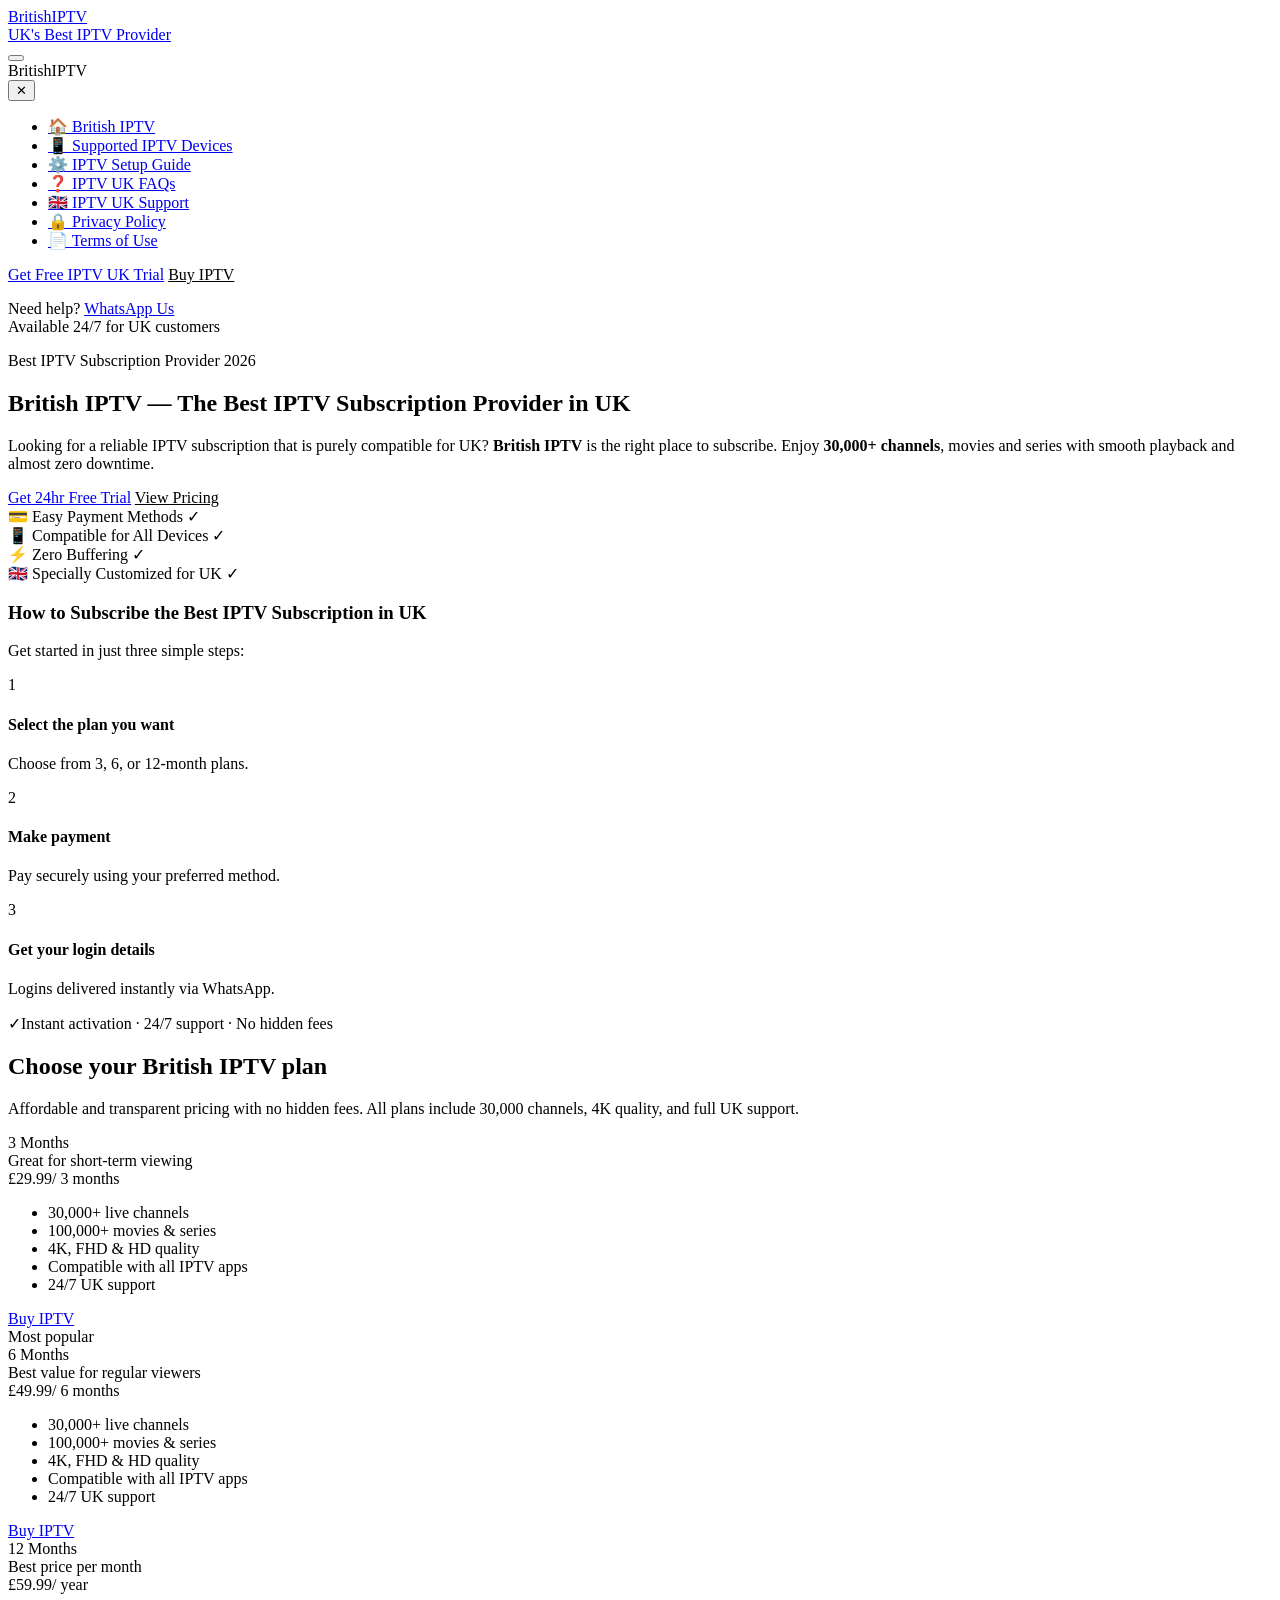
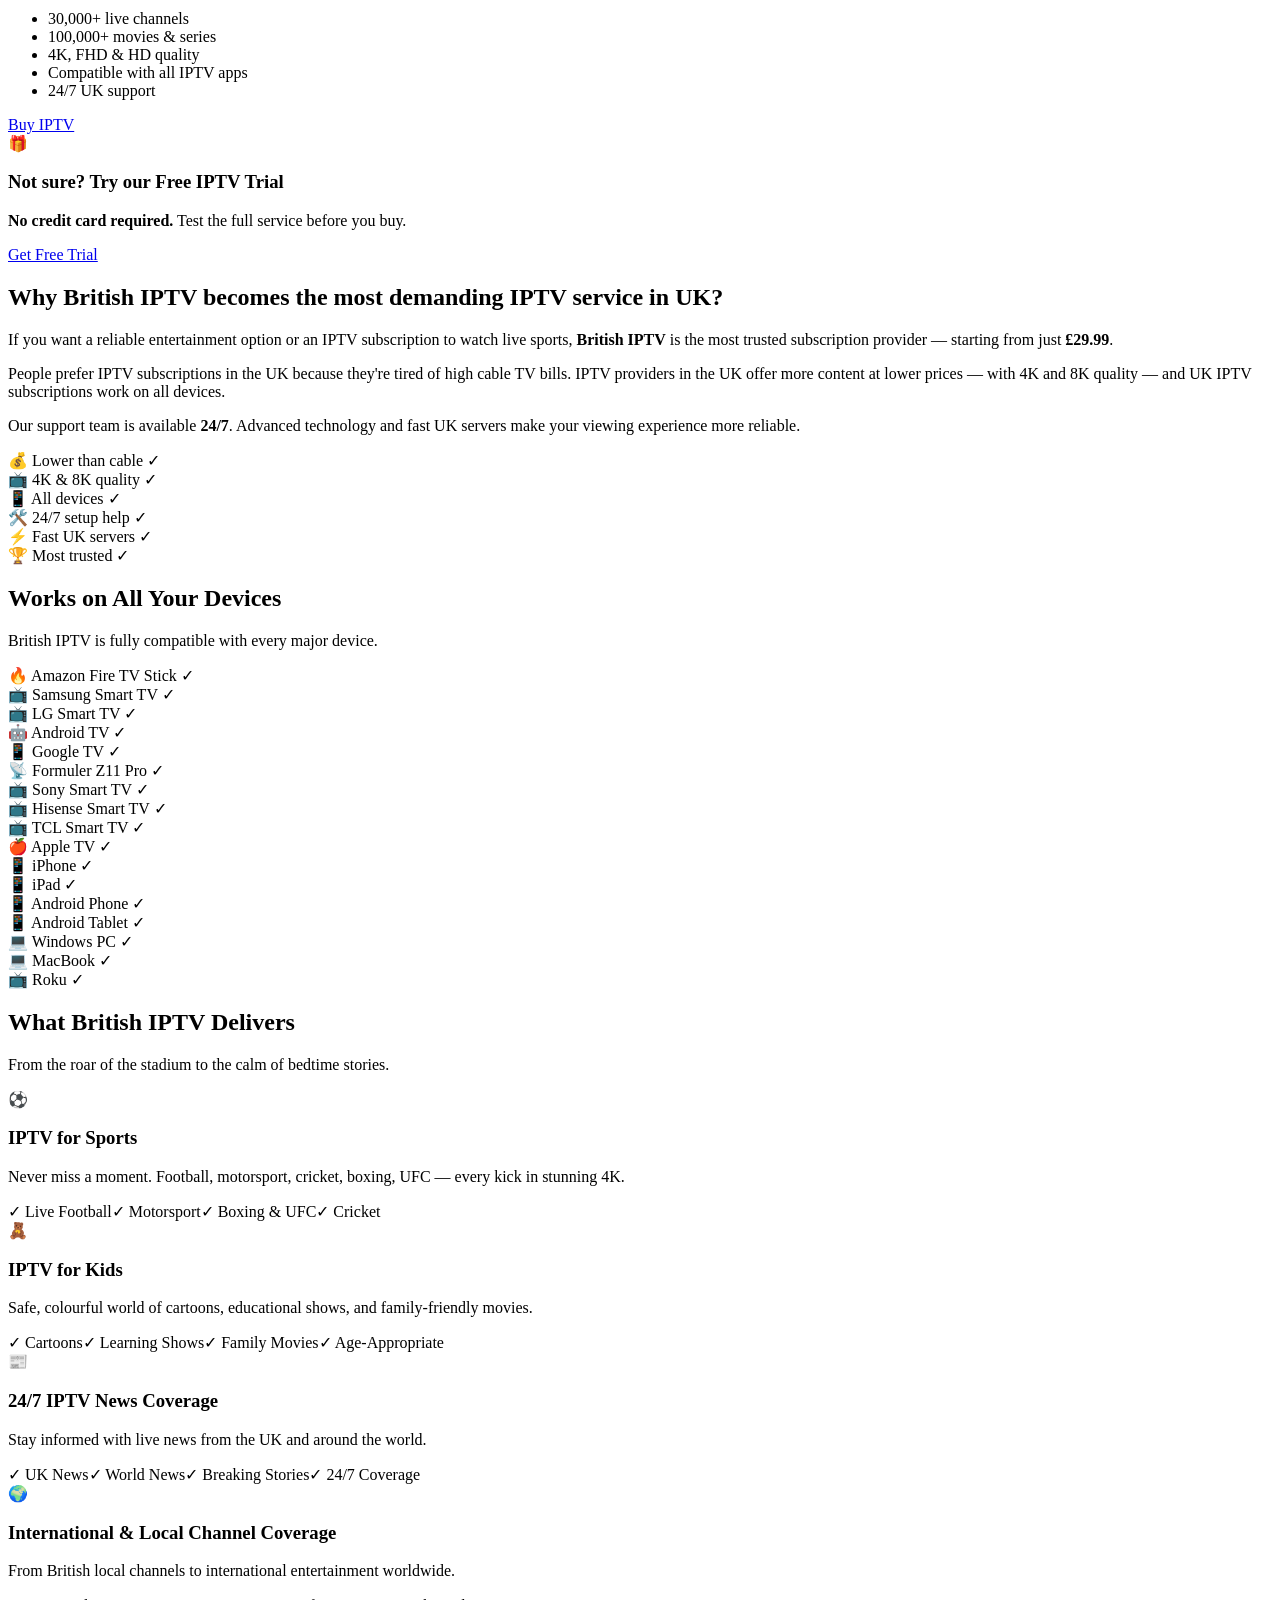
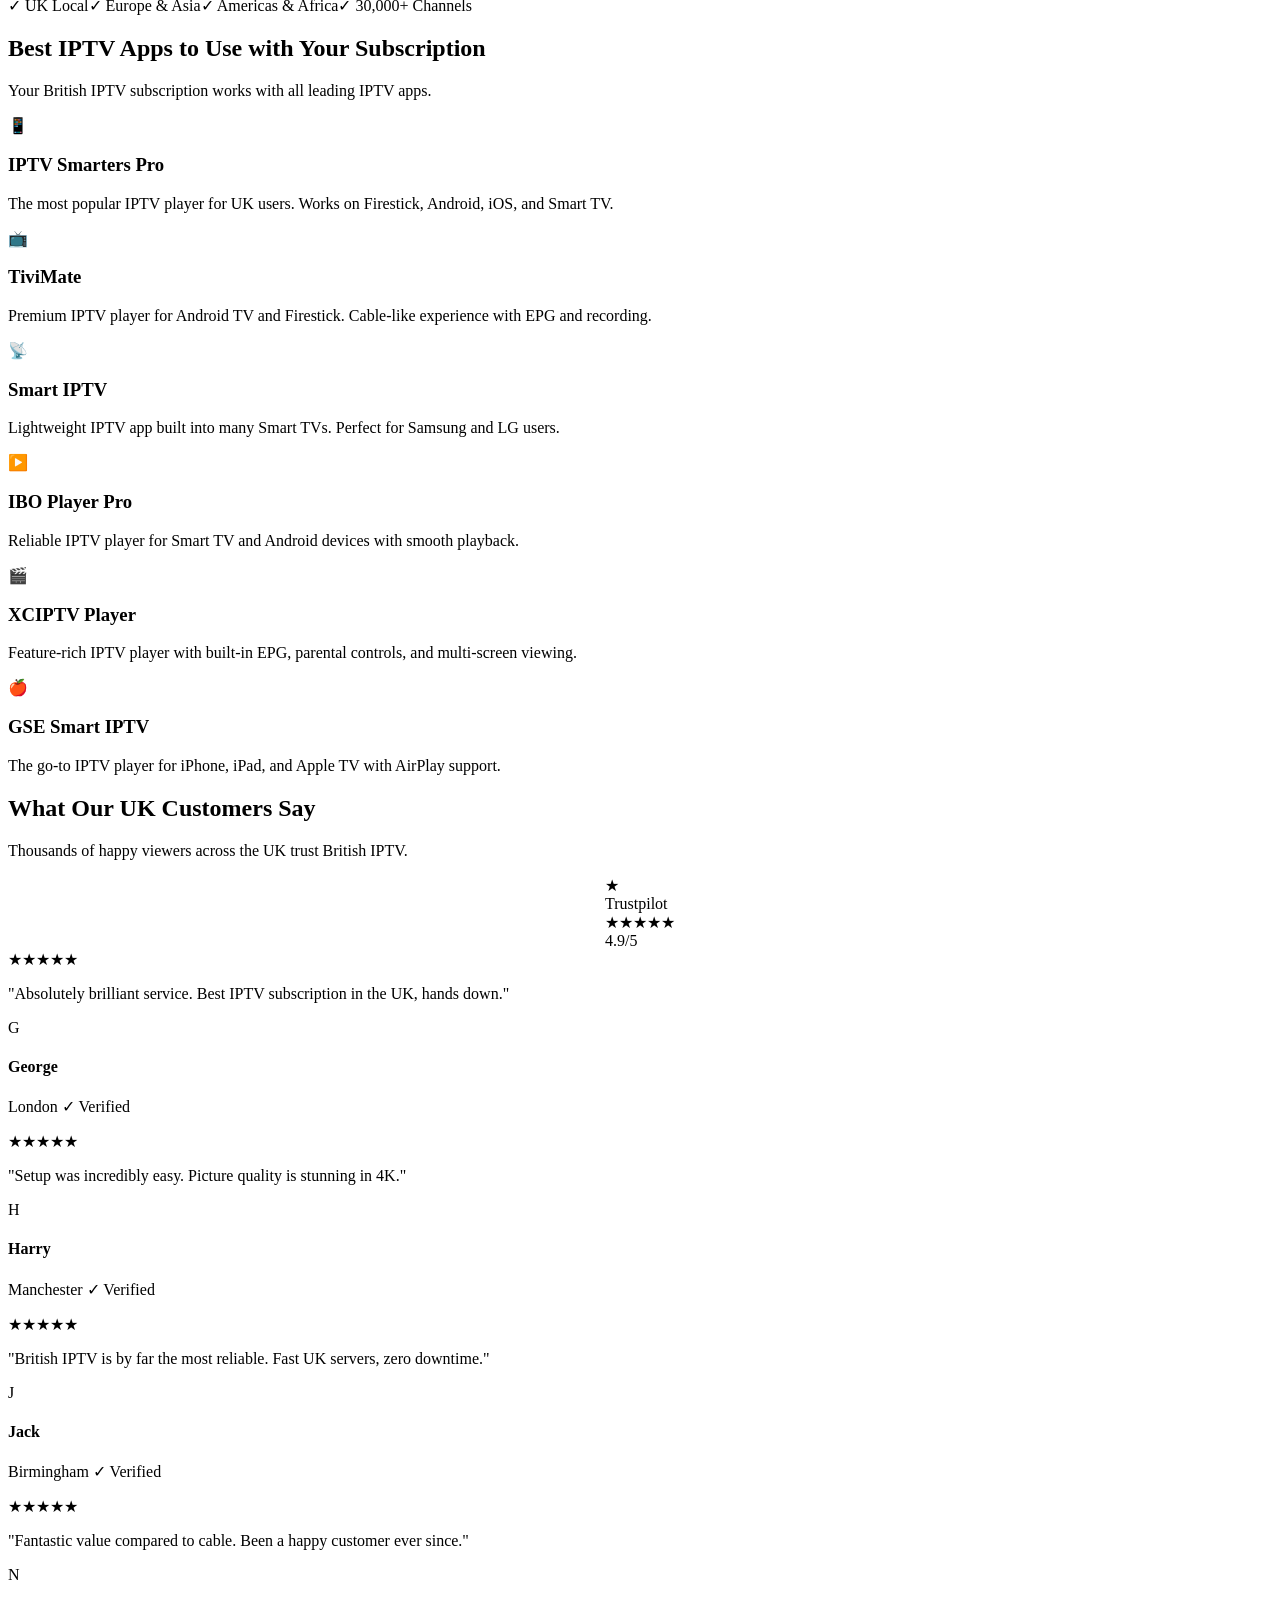
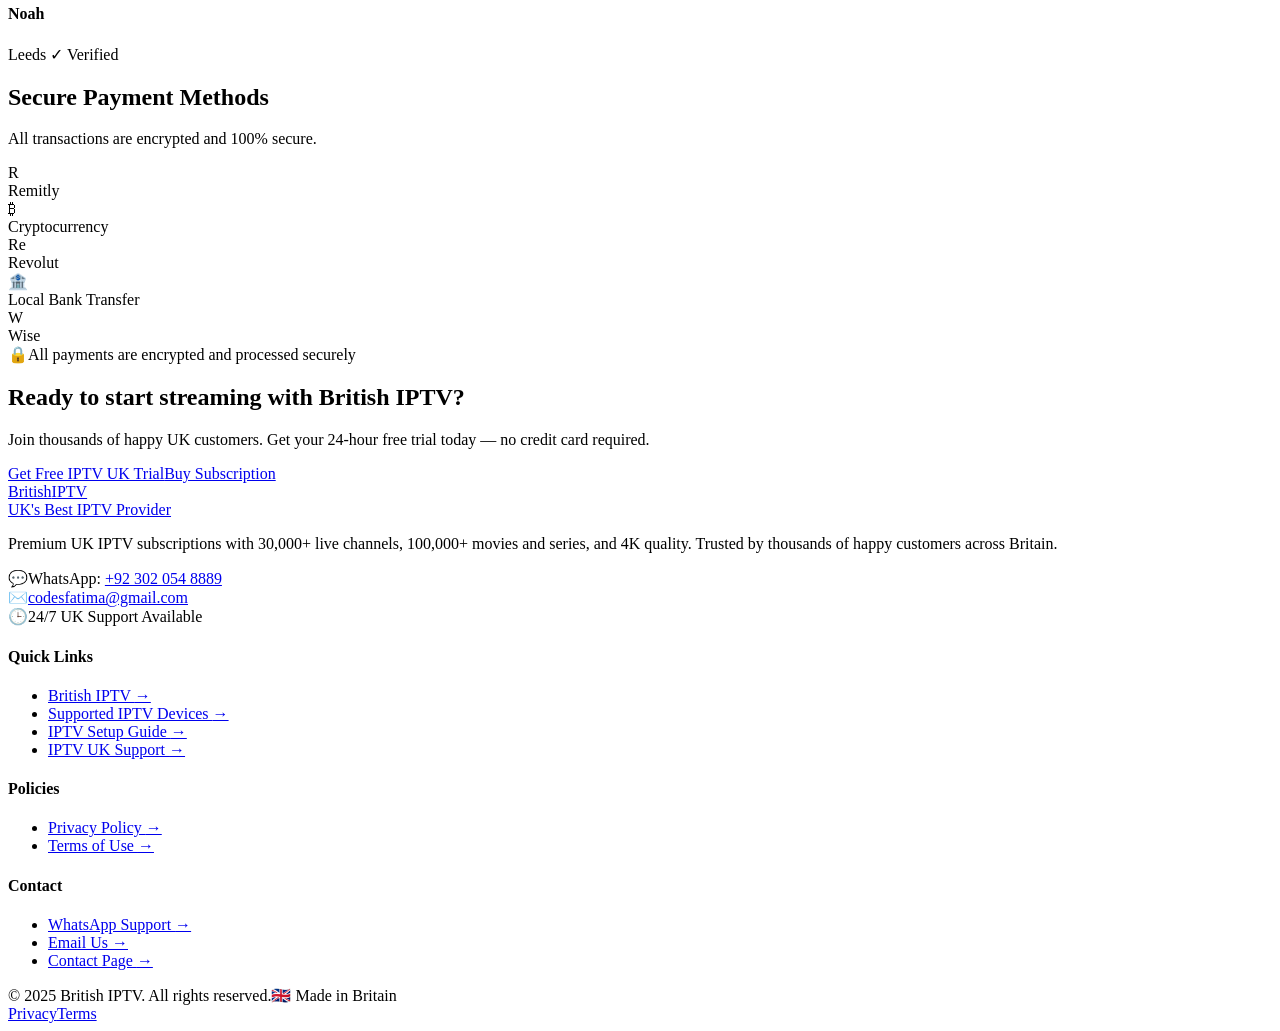
==== index.html @ 760754c6 "Create index.html" ====
<!DOCTYPE html>
<html lang="en-GB">
<head>
  <meta charset="UTF-8">
  <meta name="viewport" content="width=device-width, initial-scale=1.0">
  <title>British IPTV | Best IPTV Subscription Provider UK 2026</title>
  <meta name="description" content="British IPTV - the best IPTV subscription provider in UK for 2026. 30,000+ channels, movies, and series with smooth playback and zero downtime. Compatible with all devices.">
  <link rel="canonical" href="https://britishiptv.co.uk/">
  <link rel="preconnect" href="https://fonts.googleapis.com">
  <link rel="preconnect" href="https://fonts.gstatic.com" crossorigin>
  <link href="https://fonts.googleapis.com/css2?family=Inter:opsz,wght@14..32,400;14..32,500;14..32,600;14..32,700;14..32,800&display=swap" rel="stylesheet">
  <link rel="stylesheet" href="/styles.css">
</head>
<body>
  <header class="site-header">
    <div class="container header-inner">
      <a href="/" class="logo">
        <div class="logo-mark"><div class="uk-flag"><div class="red-diag-1"></div><div class="red-diag-2"></div><div class="white-cross-v"></div><div class="white-cross-h"></div><div class="red-cross-v"></div><div class="red-cross-h"></div></div></div>
        <div><div class="logo-text">British<span>IPTV</span></div><span class="logo-tagline">UK's Best IPTV Provider</span></div>
      </a>
      <button class="menu-toggle" id="menuToggle" aria-label="Open navigation menu"><span></span><span></span><span></span></button>
    </div>
  </header>

  <div class="nav-overlay" id="navOverlay"></div>
  <nav class="slide-nav" id="slideNav">
    <div class="slide-nav-header">
      <div class="slide-nav-logo"><div class="logo-mark"><div class="uk-flag"><div class="red-diag-1"></div><div class="red-diag-2"></div><div class="white-cross-v"></div><div class="white-cross-h"></div><div class="red-cross-v"></div><div class="red-cross-h"></div></div></div><div class="logo-text">British<span>IPTV</span></div></div>
      <button class="slide-nav-close" id="navClose" aria-label="Close">✕</button>
    </div>
    <ul class="slide-nav-links">
      <li><a href="/"><span class="nav-icon">🏠</span> British IPTV</a></li>
      <li><a href="/devices"><span class="nav-icon">📱</span> Supported IPTV Devices</a></li>
      <li><a href="/setup"><span class="nav-icon">⚙️</span> IPTV Setup Guide</a></li>
      <li><a href="/faq"><span class="nav-icon">❓</span> IPTV UK FAQs</a></li>
      <li><a href="/support"><span class="nav-icon">🇬🇧</span> IPTV UK Support</a></li>
      <li><a href="/privacy"><span class="nav-icon">🔒</span> Privacy Policy</a></li>
      <li><a href="/terms"><span class="nav-icon">📄</span> Terms of Use</a></li>
    </ul>
    <div class="slide-nav-footer">
      <a href="https://wa.me/923020548889" class="btn btn-red">Get Free IPTV UK Trial</a>
      <a href="/support" class="btn btn-outline" style="color:var(--white); border-color:rgba(255,255,255,0.3);">Buy IPTV</a>
      <p class="contact-info">Need help? <a href="https://wa.me/923020548889">WhatsApp Us</a><br>Available 24/7 for UK customers</p>
    </div>
  </nav>

  <main>
    <section class="hero">
      <div class="hero-flag-bg"><div class="uk-flag-big"><div class="big-red-1"></div><div class="big-red-2"></div><div class="big-white-v"></div><div class="big-white-h"></div><div class="big-red-v"></div><div class="big-red-h"></div></div></div>
      <div class="container hero-grid">
        <div class="hero-content">
          <div class="hero-trust-label"><span class="active-light"></span> Best IPTV Subscription Provider 2026</div>
          <h1>British IPTV — The <span class="accent-red">Best IPTV Subscription</span> Provider in UK</h1>
          <p>Looking for a reliable IPTV subscription that is purely compatible for UK? <strong>British IPTV</strong> is the right place to subscribe. Enjoy <strong>30,000+ channels</strong>, movies and series with smooth playback and almost zero downtime.</p>
          <div class="hero-actions">
            <a href="https://wa.me/923020548889" class="btn btn-red">Get 24hr Free Trial</a>
            <a href="#pricing" class="btn btn-outline" style="color:var(--white); border-color:rgba(255,255,255,0.4);">View Pricing</a>
          </div>
          <div class="trust-indicators">
            <div class="trust-pill"><span class="pill-icon">💳</span> Easy Payment Methods <span class="pill-check">✓</span></div>
            <div class="trust-pill"><span class="pill-icon">📱</span> Compatible for All Devices <span class="pill-check">✓</span></div>
            <div class="trust-pill"><span class="pill-icon">⚡</span> Zero Buffering <span class="pill-check">✓</span></div>
            <div class="trust-pill"><span class="pill-icon">🇬🇧</span> Specially Customized for UK <span class="pill-check">✓</span></div>
          </div>
        </div>
        <div class="subscribe-card">
          <div class="subscribe-card-header"><h3>How to Subscribe the Best IPTV Subscription in UK</h3><span class="green-dot"></span></div>
          <p>Get started in just three simple steps:</p>
          <div class="subscribe-steps">
            <div class="subscribe-step"><div class="step-number">1</div><div class="step-content"><h4>Select the plan you want</h4><p>Choose from 3, 6, or 12-month plans.</p></div></div>
            <div class="subscribe-step"><div class="step-number">2</div><div class="step-content"><h4>Make payment</h4><p>Pay securely using your preferred method.</p></div></div>
            <div class="subscribe-step"><div class="step-number">3</div><div class="step-content"><h4>Get your login details</h4><p>Logins delivered instantly via WhatsApp.</p></div></div>
          </div>
          <div class="subscribe-card-footer"><span class="check-icon">✓</span><span>Instant activation · 24/7 support · No hidden fees</span></div>
        </div>
      </div>
    </section>

    <section class="pricing" id="pricing">
      <div class="container">
        <h2 class="section-title">Choose your British IPTV plan</h2>
        <p class="section-subtitle">Affordable and transparent pricing with no hidden fees. All plans include 30,000 channels, 4K quality, and full UK support.</p>
        <div class="pricing-grid">
          <div class="pricing-card">
            <div class="pricing-name">3 Months</div><div class="pricing-desc">Great for short-term viewing</div>
            <div class="pricing-price"><span class="amount">£29.99</span><span class="period">/ 3 months</span></div>
            <ul class="pricing-features"><li>30,000+ live channels</li><li>100,000+ movies & series</li><li>4K, FHD & HD quality</li><li>Compatible with all IPTV apps</li><li>24/7 UK support</li></ul>
            <a href="https://wa.me/923020548889" class="btn btn-red">Buy IPTV</a>
          </div>
          <div class="pricing-card featured">
            <div class="pricing-badge">Most popular</div>
            <div class="pricing-name">6 Months</div><div class="pricing-desc">Best value for regular viewers</div>
            <div class="pricing-price"><span class="amount">£49.99</span><span class="period">/ 6 months</span></div>
            <ul class="pricing-features"><li>30,000+ live channels</li><li>100,000+ movies & series</li><li>4K, FHD & HD quality</li><li>Compatible with all IPTV apps</li><li>24/7 UK support</li></ul>
            <a href="https://wa.me/923020548889" class="btn btn-red">Buy IPTV</a>
          </div>
          <div class="pricing-card">
            <div class="pricing-name">12 Months</div><div class="pricing-desc">Best price per month</div>
            <div class="pricing-price"><span class="amount">£59.99</span><span class="period">/ year</span></div>
            <ul class="pricing-features"><li>30,000+ live channels</li><li>100,000+ movies & series</li><li>4K, FHD & HD quality</li><li>Compatible with all IPTV apps</li><li>24/7 UK support</li></ul>
            <a href="https://wa.me/923020548889" class="btn btn-red">Buy IPTV</a>
          </div>
        </div>
        <div class="free-trial-badge">
          <div class="free-trial-content"><div class="free-trial-icon">🎁</div><div class="free-trial-text"><h3>Not sure? Try our Free IPTV Trial</h3><p><strong>No credit card required.</strong> Test the full service before you buy.</p></div></div>
          <a href="https://wa.me/923020548889" class="btn btn-red">Get Free Trial</a>
        </div>
      </div>
    </section>

    <section class="why-british">
      <div class="container">
        <div class="why-british-content">
          <h2 class="section-title">Why British IPTV becomes the <span class="accent-red">most demanding</span> IPTV service in UK?</h2>
          <p>If you want a reliable entertainment option or an IPTV subscription to watch live sports, <strong>British IPTV</strong> is the most trusted subscription provider — starting from just <strong>£29.99</strong>.</p>
          <p>People prefer IPTV subscriptions in the UK because they're tired of high cable TV bills. IPTV providers in the UK offer more content at lower prices — with <span class="highlight-green">4K and 8K quality</span> — and UK IPTV subscriptions work on all devices.</p>
          <p>Our support team is available <strong>24/7</strong>. Advanced technology and fast UK servers make your viewing experience more reliable.</p>
          <div class="why-trust-badges">
            <div class="why-pill"><span class="why-pill-icon">💰</span> Lower than cable <span class="why-pill-check">✓</span></div>
            <div class="why-pill"><span class="why-pill-icon">📺</span> 4K & 8K quality <span class="why-pill-check">✓</span></div>
            <div class="why-pill"><span class="why-pill-icon">📱</span> All devices <span class="why-pill-check">✓</span></div>
            <div class="why-pill"><span class="why-pill-icon">🛠️</span> 24/7 setup help <span class="why-pill-check">✓</span></div>
            <div class="why-pill"><span class="why-pill-icon">⚡</span> Fast UK servers <span class="why-pill-check">✓</span></div>
            <div class="why-pill"><span class="why-pill-icon">🏆</span> Most trusted <span class="why-pill-check">✓</span></div>
          </div>
        </div>
      </div>
    </section>

    <section class="devices">
      <div class="container">
        <div class="devices-header"><h2>Works on <span class="accent-red">All Your Devices</span></h2><p>British IPTV is fully compatible with every major device.</p></div>
        <div class="device-badges">
          <div class="device-badge"><span class="device-icon">🔥</span> Amazon Fire TV Stick <span class="device-check">✓</span></div>
          <div class="device-badge"><span class="device-icon">📺</span> Samsung Smart TV <span class="device-check">✓</span></div>
          <div class="device-badge"><span class="device-icon">📺</span> LG Smart TV <span class="device-check">✓</span></div>
          <div class="device-badge"><span class="device-icon">🤖</span> Android TV <span class="device-check">✓</span></div>
          <div class="device-badge"><span class="device-icon">📱</span> Google TV <span class="device-check">✓</span></div>
          <div class="device-badge"><span class="device-icon">📡</span> Formuler Z11 Pro <span class="device-check">✓</span></div>
          <div class="device-badge"><span class="device-icon">📺</span> Sony Smart TV <span class="device-check">✓</span></div>
          <div class="device-badge"><span class="device-icon">📺</span> Hisense Smart TV <span class="device-check">✓</span></div>
          <div class="device-badge"><span class="device-icon">📺</span> TCL Smart TV <span class="device-check">✓</span></div>
          <div class="device-badge"><span class="device-icon">🍎</span> Apple TV <span class="device-check">✓</span></div>
          <div class="device-badge"><span class="device-icon">📱</span> iPhone <span class="device-check">✓</span></div>
          <div class="device-badge"><span class="device-icon">📱</span> iPad <span class="device-check">✓</span></div>
          <div class="device-badge"><span class="device-icon">📱</span> Android Phone <span class="device-check">✓</span></div>
          <div class="device-badge"><span class="device-icon">📱</span> Android Tablet <span class="device-check">✓</span></div>
          <div class="device-badge"><span class="device-icon">💻</span> Windows PC <span class="device-check">✓</span></div>
          <div class="device-badge"><span class="device-icon">💻</span> MacBook <span class="device-check">✓</span></div>
          <div class="device-badge"><span class="device-icon">📺</span> Roku <span class="device-check">✓</span></div>
        </div>
      </div>
    </section>

    <section class="delivers">
      <div class="container">
        <div class="delivers-header"><h2>What <span class="accent-red">British IPTV</span> Delivers</h2><p>From the roar of the stadium to the calm of bedtime stories.</p></div>
        <div class="delivers-grid">
          <div class="deliver-card"><div class="deliver-icon">⚽</div><h3>IPTV for Sports</h3><p>Never miss a moment. Football, motorsport, cricket, boxing, UFC — every kick in stunning 4K.</p><div class="deliver-tags"><span class="deliver-tag"><span class="tag-check">✓</span> Live Football</span><span class="deliver-tag"><span class="tag-check">✓</span> Motorsport</span><span class="deliver-tag"><span class="tag-check">✓</span> Boxing & UFC</span><span class="deliver-tag"><span class="tag-check">✓</span> Cricket</span></div></div>
          <div class="deliver-card"><div class="deliver-icon">🧸</div><h3>IPTV for Kids</h3><p>Safe, colourful world of cartoons, educational shows, and family-friendly movies.</p><div class="deliver-tags"><span class="deliver-tag"><span class="tag-check">✓</span> Cartoons</span><span class="deliver-tag"><span class="tag-check">✓</span> Learning Shows</span><span class="deliver-tag"><span class="tag-check">✓</span> Family Movies</span><span class="deliver-tag"><span class="tag-check">✓</span> Age-Appropriate</span></div></div>
          <div class="deliver-card"><div class="deliver-icon">📰</div><h3>24/7 IPTV News Coverage</h3><p>Stay informed with live news from the UK and around the world.</p><div class="deliver-tags"><span class="deliver-tag"><span class="tag-check">✓</span> UK News</span><span class="deliver-tag"><span class="tag-check">✓</span> World News</span><span class="deliver-tag"><span class="tag-check">✓</span> Breaking Stories</span><span class="deliver-tag"><span class="tag-check">✓</span> 24/7 Coverage</span></div></div>
          <div class="deliver-card"><div class="deliver-icon">🌍</div><h3>International & Local Channel Coverage</h3><p>From British local channels to international entertainment worldwide.</p><div class="deliver-tags"><span class="deliver-tag"><span class="tag-check">✓</span> UK Local</span><span class="deliver-tag"><span class="tag-check">✓</span> Europe & Asia</span><span class="deliver-tag"><span class="tag-check">✓</span> Americas & Africa</span><span class="deliver-tag"><span class="tag-check">✓</span> 30,000+ Channels</span></div></div>
        </div>
      </div>
    </section>

    <section class="apps">
      <div class="container">
        <div class="apps-header"><h2>Best <span class="accent-red">IPTV Apps</span> to Use with Your Subscription</h2><p>Your British IPTV subscription works with all leading IPTV apps.</p></div>
        <div class="apps-grid">
          <div class="app-card"><div class="app-icon">📱</div><h3>IPTV Smarters Pro</h3><p>The most popular IPTV player for UK users. Works on Firestick, Android, iOS, and Smart TV.</p></div>
          <div class="app-card"><div class="app-icon">📺</div><h3>TiviMate</h3><p>Premium IPTV player for Android TV and Firestick. Cable-like experience with EPG and recording.</p></div>
          <div class="app-card"><div class="app-icon">📡</div><h3>Smart IPTV</h3><p>Lightweight IPTV app built into many Smart TVs. Perfect for Samsung and LG users.</p></div>
          <div class="app-card"><div class="app-icon">▶️</div><h3>IBO Player Pro</h3><p>Reliable IPTV player for Smart TV and Android devices with smooth playback.</p></div>
          <div class="app-card"><div class="app-icon">🎬</div><h3>XCIPTV Player</h3><p>Feature-rich IPTV player with built-in EPG, parental controls, and multi-screen viewing.</p></div>
          <div class="app-card"><div class="app-icon">🍎</div><h3>GSE Smart IPTV</h3><p>The go-to IPTV player for iPhone, iPad, and Apple TV with AirPlay support.</p></div>
        </div>
      </div>
    </section>

    <section class="testimonials">
      <div class="container">
        <div class="testimonials-header"><h2>What Our <span class="accent-red">UK Customers</span> Say</h2><p>Thousands of happy viewers across the UK trust British IPTV.</p></div>
        <div style="display:flex; justify-content:center;">
          <div class="trustpilot-badge-clean">
            <div class="tp-brand"><div class="tp-brand-star">★</div><span class="tp-brand-name">Trustpilot</span></div>
            <div class="tp-divider"></div>
            <div class="tp-rating-group"><div class="tp-stars-small"><span>★</span><span>★</span><span>★</span><span>★</span><span>★</span></div><span class="tp-score-text">4.9<span>/5</span></span></div>
          </div>
        </div>
        <div class="testimonials-grid">
          <div class="testimonial-card"><div class="testimonial-stars"><span>★</span><span>★</span><span>★</span><span>★</span><span>★</span></div><p class="testimonial-text">"Absolutely brilliant service. Best IPTV subscription in the UK, hands down."</p><div class="testimonial-author"><div class="testimonial-avatar george">G</div><div class="testimonial-author-info"><h4>George</h4><p>London <span class="verified-badge">✓ Verified</span></p></div></div></div>
          <div class="testimonial-card"><div class="testimonial-stars"><span>★</span><span>★</span><span>★</span><span>★</span><span>★</span></div><p class="testimonial-text">"Setup was incredibly easy. Picture quality is stunning in 4K."</p><div class="testimonial-author"><div class="testimonial-avatar harry">H</div><div class="testimonial-author-info"><h4>Harry</h4><p>Manchester <span class="verified-badge">✓ Verified</span></p></div></div></div>
          <div class="testimonial-card"><div class="testimonial-stars"><span>★</span><span>★</span><span>★</span><span>★</span><span>★</span></div><p class="testimonial-text">"British IPTV is by far the most reliable. Fast UK servers, zero downtime."</p><div class="testimonial-author"><div class="testimonial-avatar jack">J</div><div class="testimonial-author-info"><h4>Jack</h4><p>Birmingham <span class="verified-badge">✓ Verified</span></p></div></div></div>
          <div class="testimonial-card"><div class="testimonial-stars"><span>★</span><span>★</span><span>★</span><span>★</span><span>★</span></div><p class="testimonial-text">"Fantastic value compared to cable. Been a happy customer ever since."</p><div class="testimonial-author"><div class="testimonial-avatar noah">N</div><div class="testimonial-author-info"><h4>Noah</h4><p>Leeds <span class="verified-badge">✓ Verified</span></p></div></div></div>
        </div>
      </div>
    </section>

    <section class="payment-section">
      <div class="container">
        <div class="payment-header"><h2>Secure <span class="accent-red">Payment Methods</span></h2><p>All transactions are encrypted and 100% secure.</p></div>
        <div class="payment-grid">
          <div class="payment-card"><div class="payment-icon remitly">R</div><span>Remitly</span></div>
          <div class="payment-card"><div class="payment-icon crypto">₿</div><span>Cryptocurrency</span></div>
          <div class="payment-card"><div class="payment-icon revolut">Re</div><span>Revolut</span></div>
          <div class="payment-card"><div class="payment-icon bank">🏦</div><span>Local Bank Transfer</span></div>
          <div class="payment-card"><div class="payment-icon wise">W</div><span>Wise</span></div>
        </div>
        <div class="payment-secure-note"><span class="lock-icon">🔒</span><span>All payments are encrypted and processed securely</span></div>
      </div>
    </section>

    <section class="cta">
      <div class="container">
        <div class="cta-card">
          <h2>Ready to start streaming with British IPTV?</h2>
          <p>Join thousands of happy UK customers. Get your 24-hour free trial today — no credit card required.</p>
          <div class="cta-actions"><a href="https://wa.me/923020548889" class="btn btn-light">Get Free IPTV UK Trial</a><a href="https://wa.me/923020548889" class="btn btn-red">Buy Subscription</a></div>
        </div>
      </div>
    </section>
  </main>

  <footer class="site-footer">
    <div class="container">
      <div class="footer-top">
        <div class="footer-brand-col">
          <a href="/" class="footer-logo"><div class="logo-mark"><div class="uk-flag"><div class="red-diag-1"></div><div class="red-diag-2"></div><div class="white-cross-v"></div><div class="white-cross-h"></div><div class="red-cross-v"></div><div class="red-cross-h"></div></div></div><div><div class="logo-text">British<span>IPTV</span></div><span class="logo-tagline">UK's Best IPTV Provider</span></div></a>
          <p>Premium UK IPTV subscriptions with 30,000+ live channels, 100,000+ movies and series, and 4K quality. Trusted by thousands of happy customers across Britain.</p>
          <div class="footer-contact-row">
            <div class="footer-contact-item"><span class="contact-icon">💬</span><span>WhatsApp: <a href="https://wa.me/923020548889">+92 302 054 8889</a></span></div>
            <div class="footer-contact-item"><span class="contact-icon">✉️</span><span><a href="mailto:codesfatima@gmail.com">codesfatima@gmail.com</a></span></div>
            <div class="footer-contact-item"><span class="contact-icon">🕒</span><span>24/7 UK Support Available</span></div>
          </div>
        </div>
        <div class="footer-col"><h4>Quick Links</h4><ul><li><a href="/">British IPTV <span class="link-arrow">→</span></a></li><li><a href="/devices">Supported IPTV Devices <span class="link-arrow">→</span></a></li><li><a href="/setup">IPTV Setup Guide <span class="link-arrow">→</span></a></li><li><a href="/support">IPTV UK Support <span class="link-arrow">→</span></a></li></ul></div>
        <div class="footer-col"><h4>Policies</h4><ul><li><a href="/privacy">Privacy Policy <span class="link-arrow">→</span></a></li><li><a href="/terms">Terms of Use <span class="link-arrow">→</span></a></li></ul></div>
        <div class="footer-col"><h4>Contact</h4><ul><li><a href="https://wa.me/923020548889">WhatsApp Support <span class="link-arrow">→</span></a></li><li><a href="mailto:codesfatima@gmail.com">Email Us <span class="link-arrow">→</span></a></li><li><a href="/support">Contact Page <span class="link-arrow">→</span></a></li></ul></div>
      </div>
      <div class="footer-bottom">
        <div class="footer-bottom-left"><span>&copy; 2025 British IPTV. All rights reserved.</span><span class="uk-badge">🇬🇧 Made in Britain</span></div>
        <div class="footer-bottom-right"><a href="/privacy">Privacy</a><span class="divider-dot"></span><a href="/terms">Terms</a></div>
      </div>
    </div>
  </footer>

  <script src="/script.js"></script>
</body>
</html>
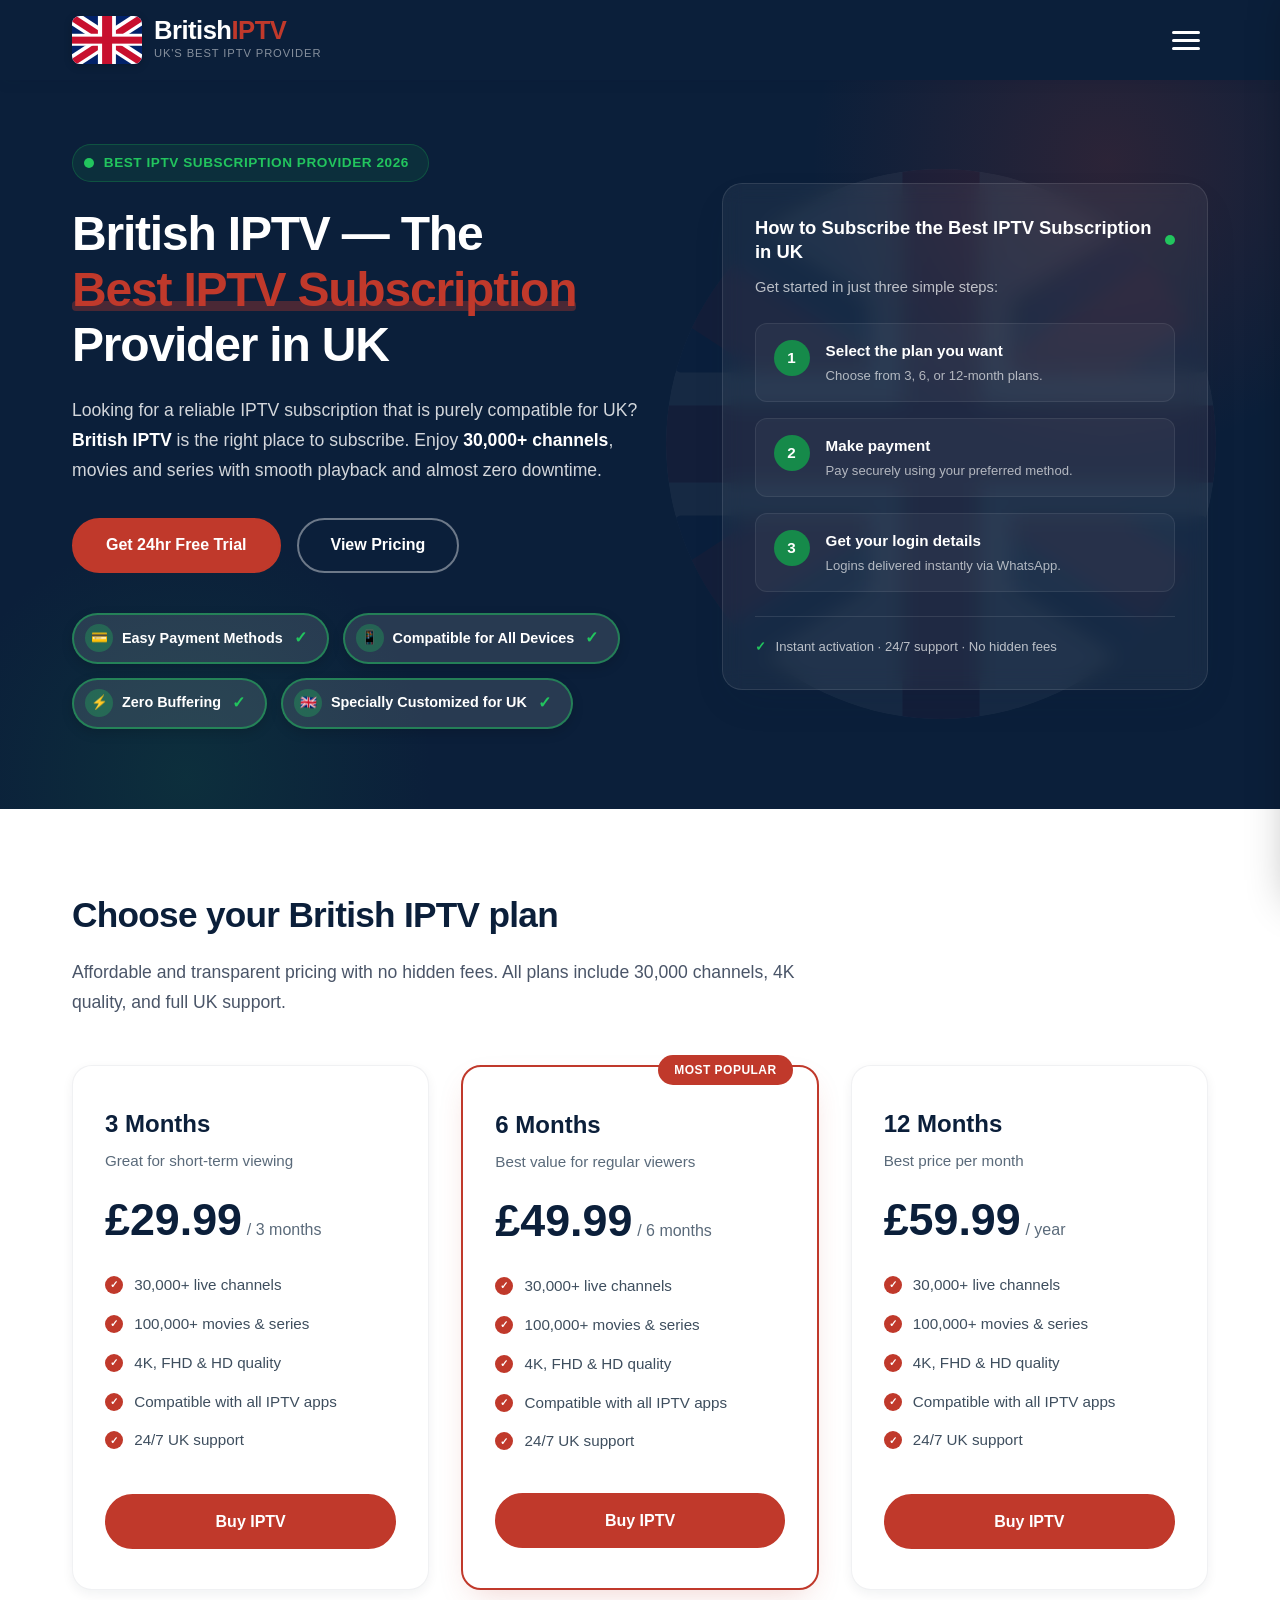
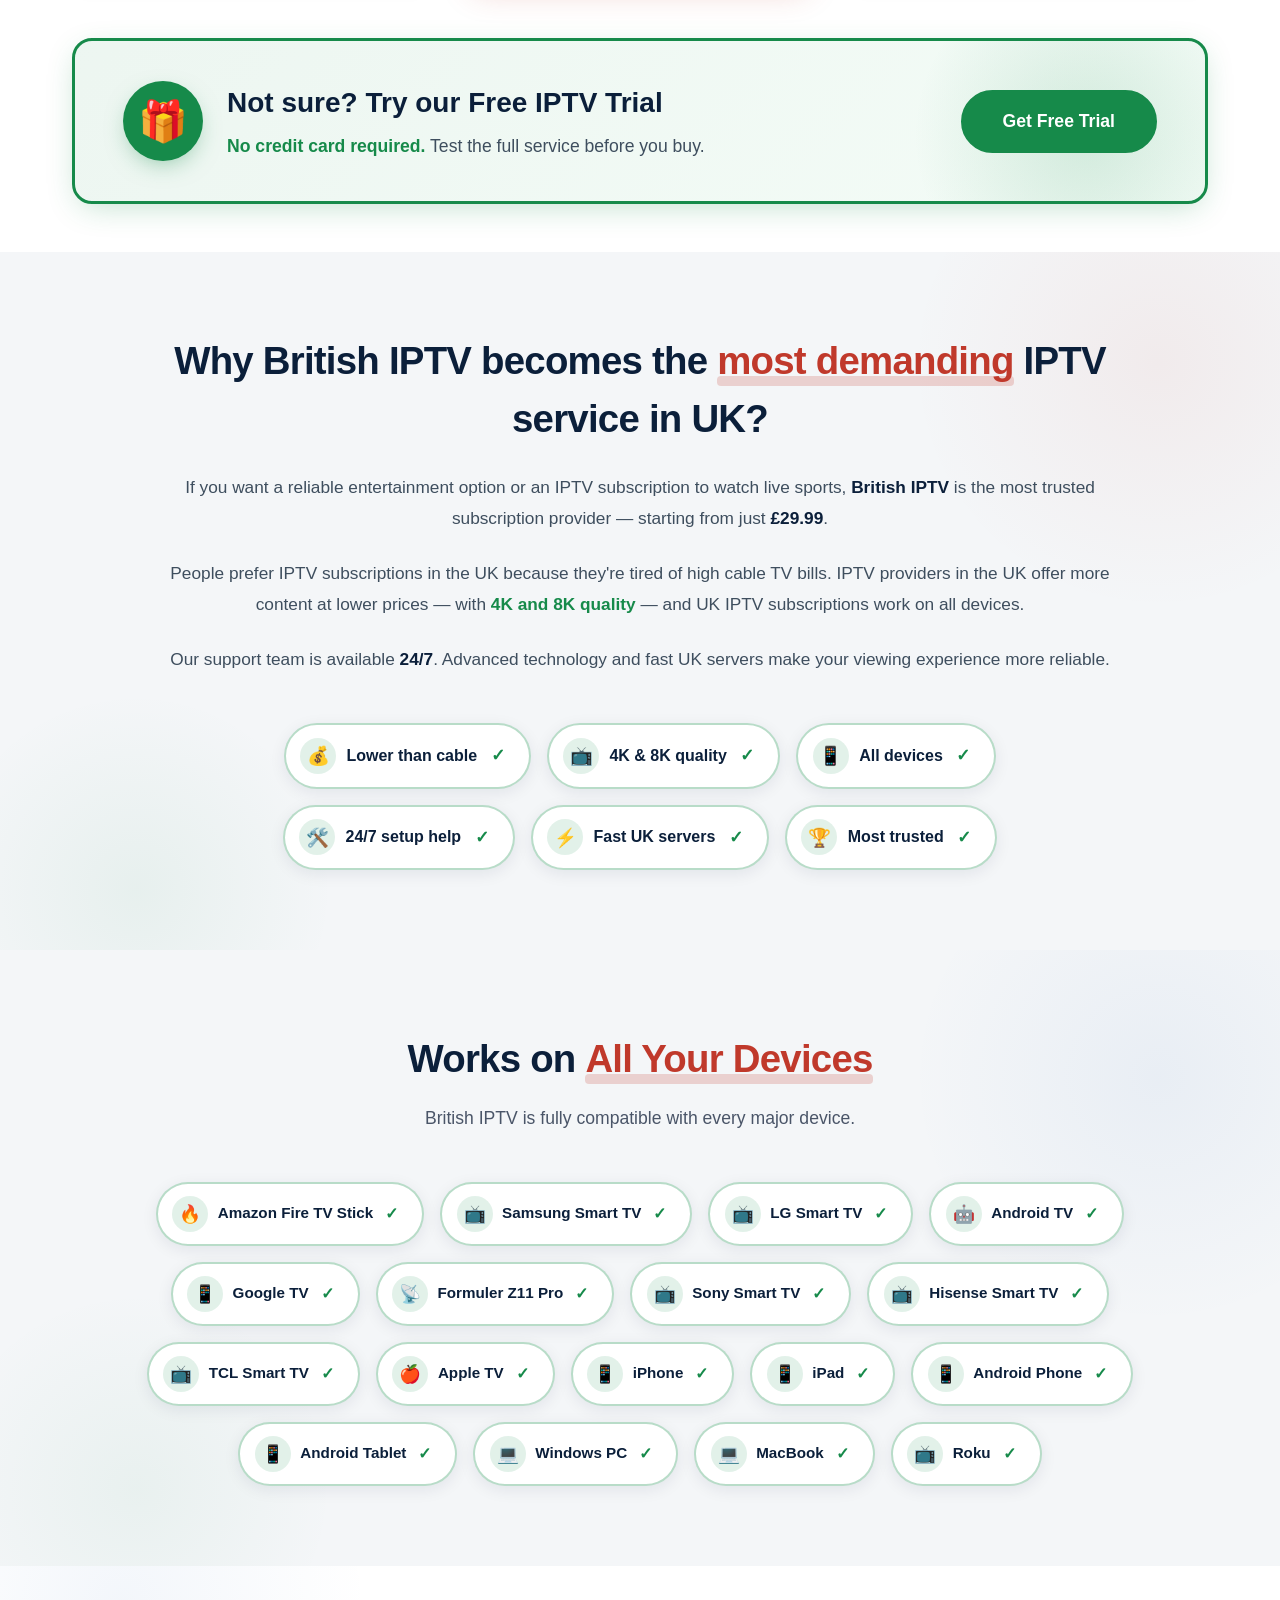
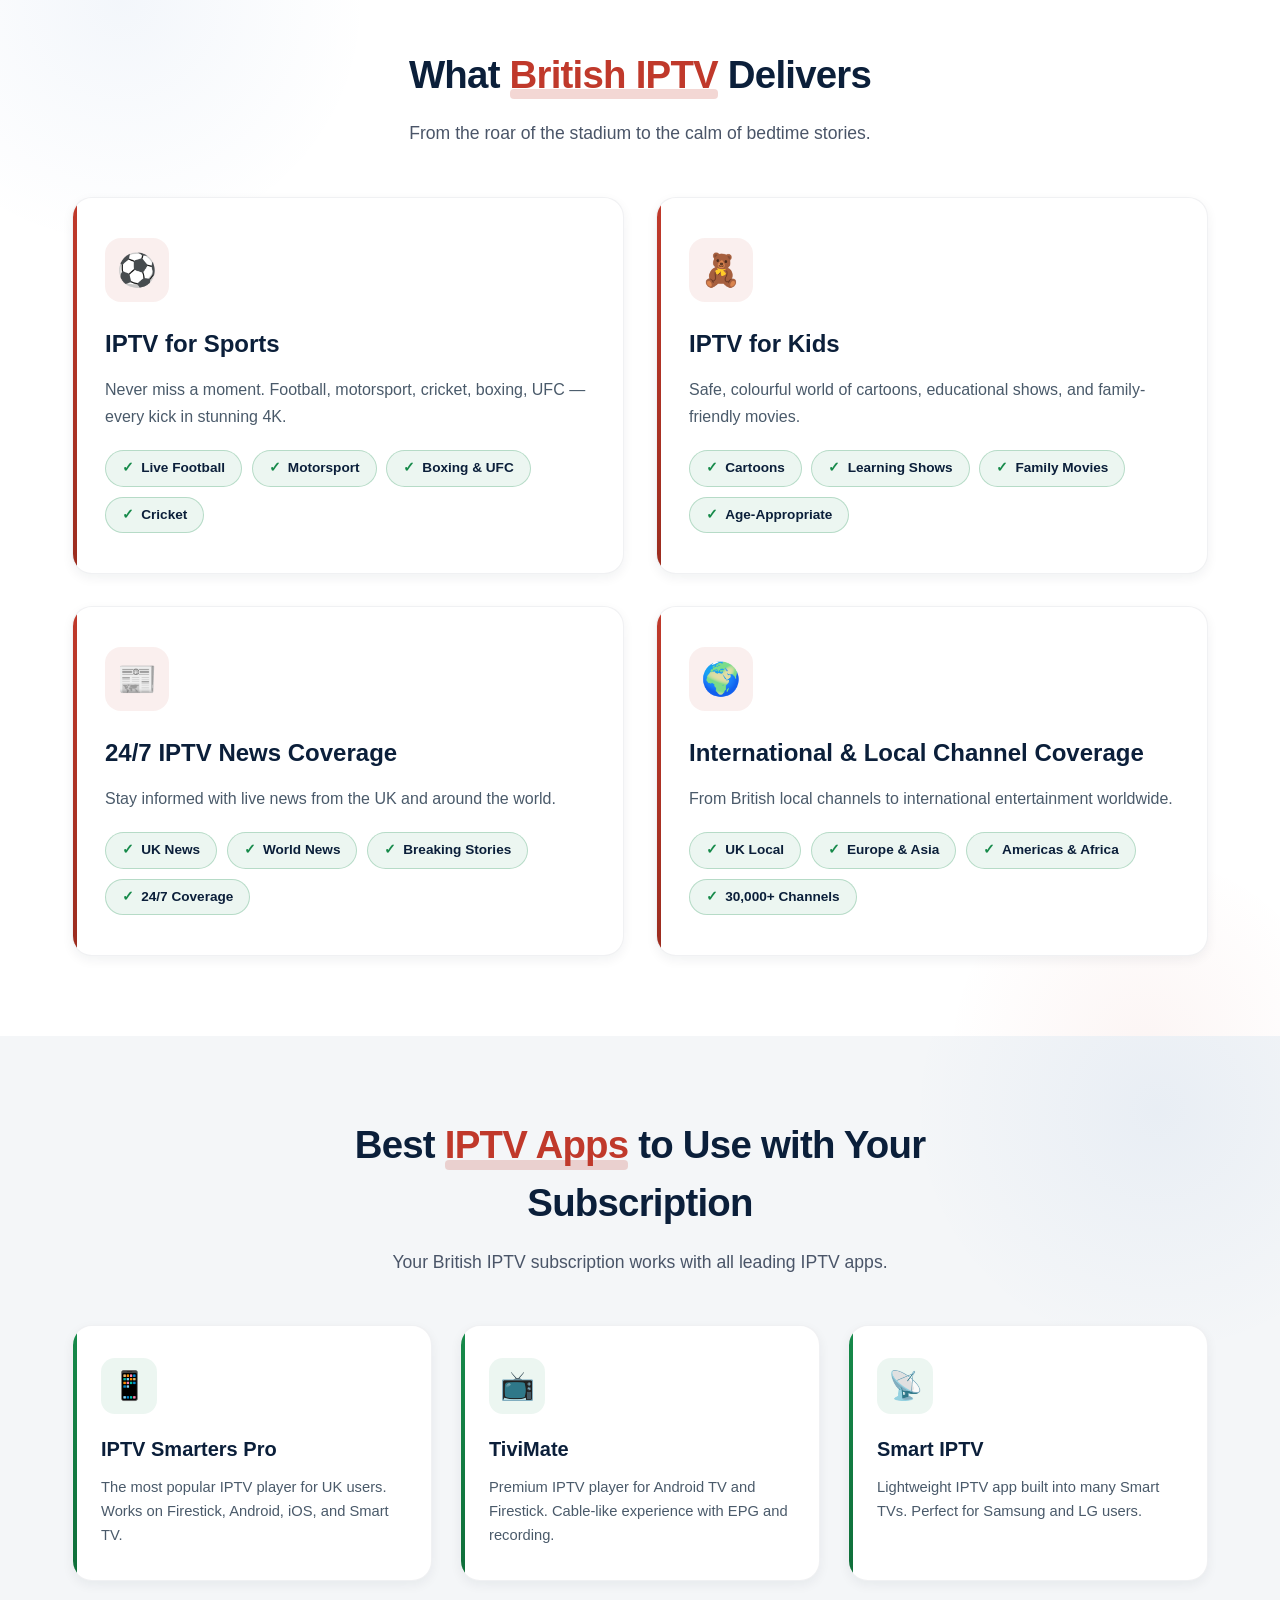
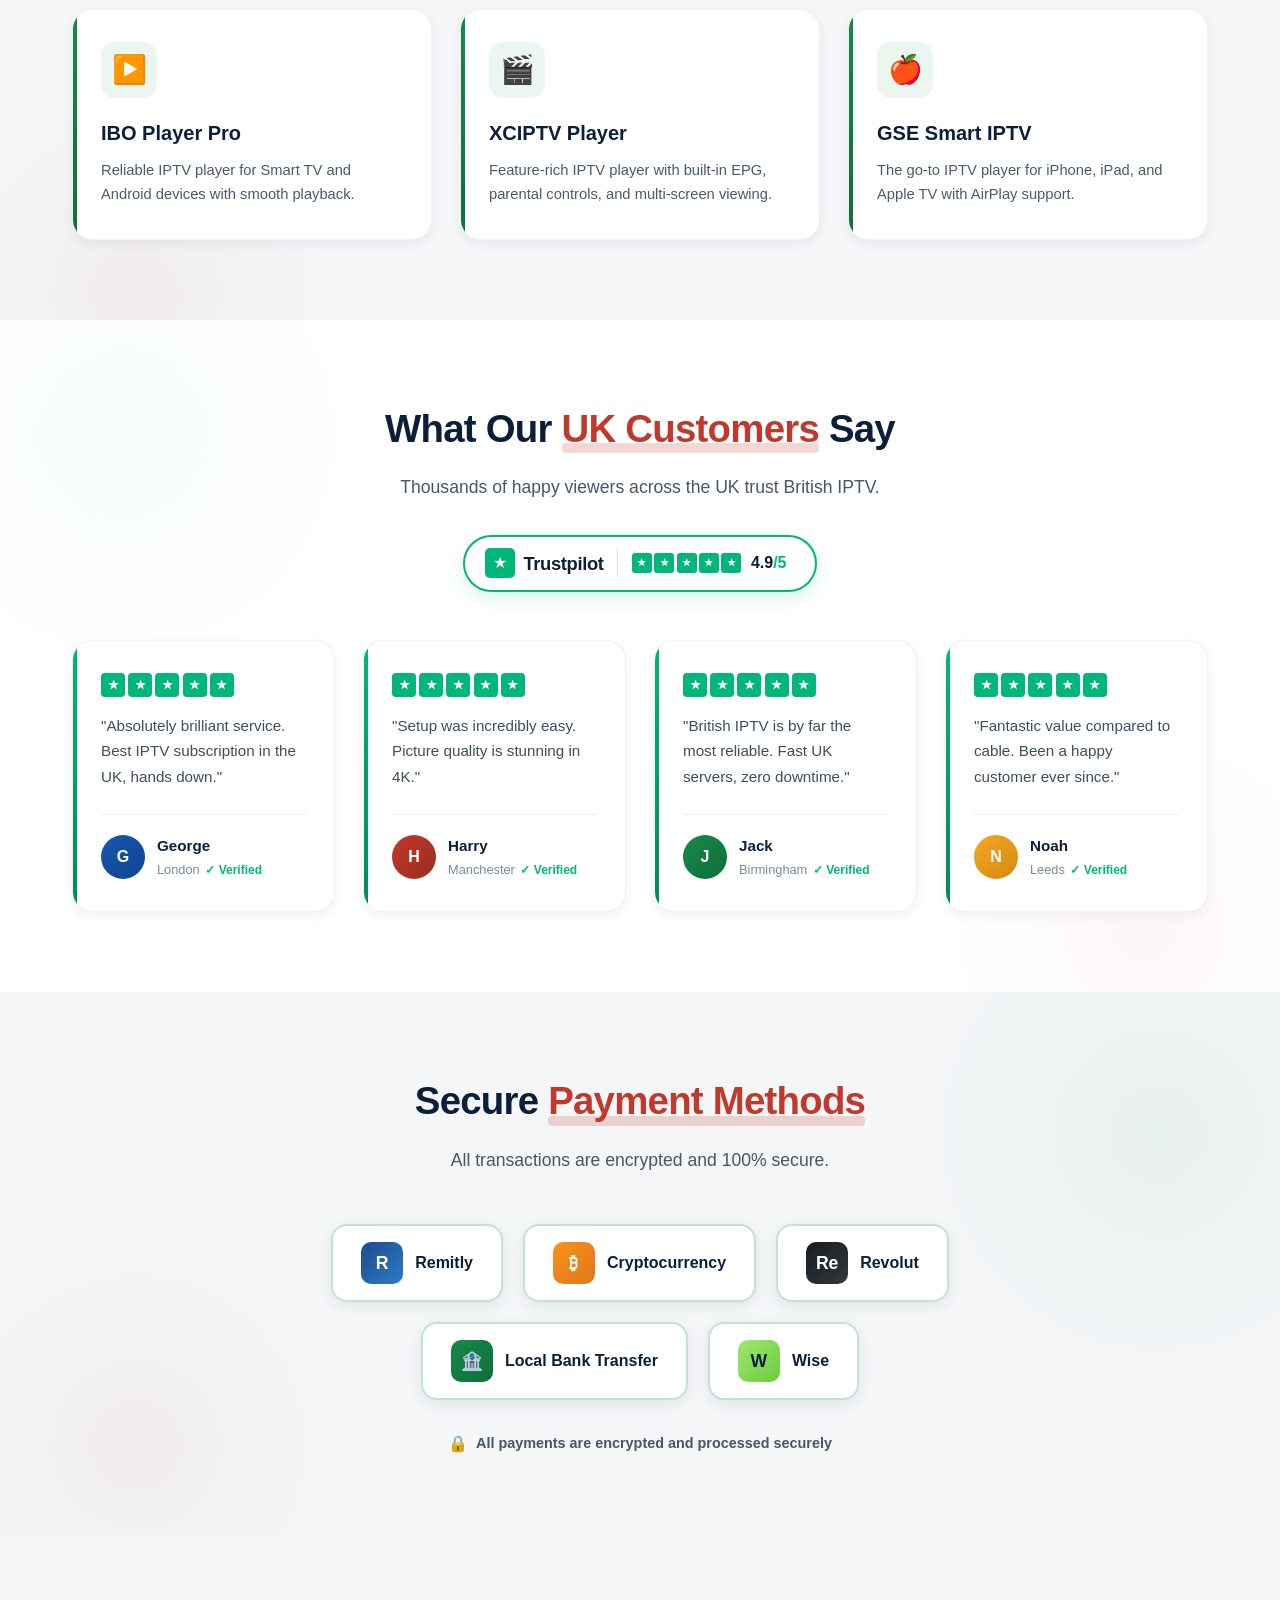
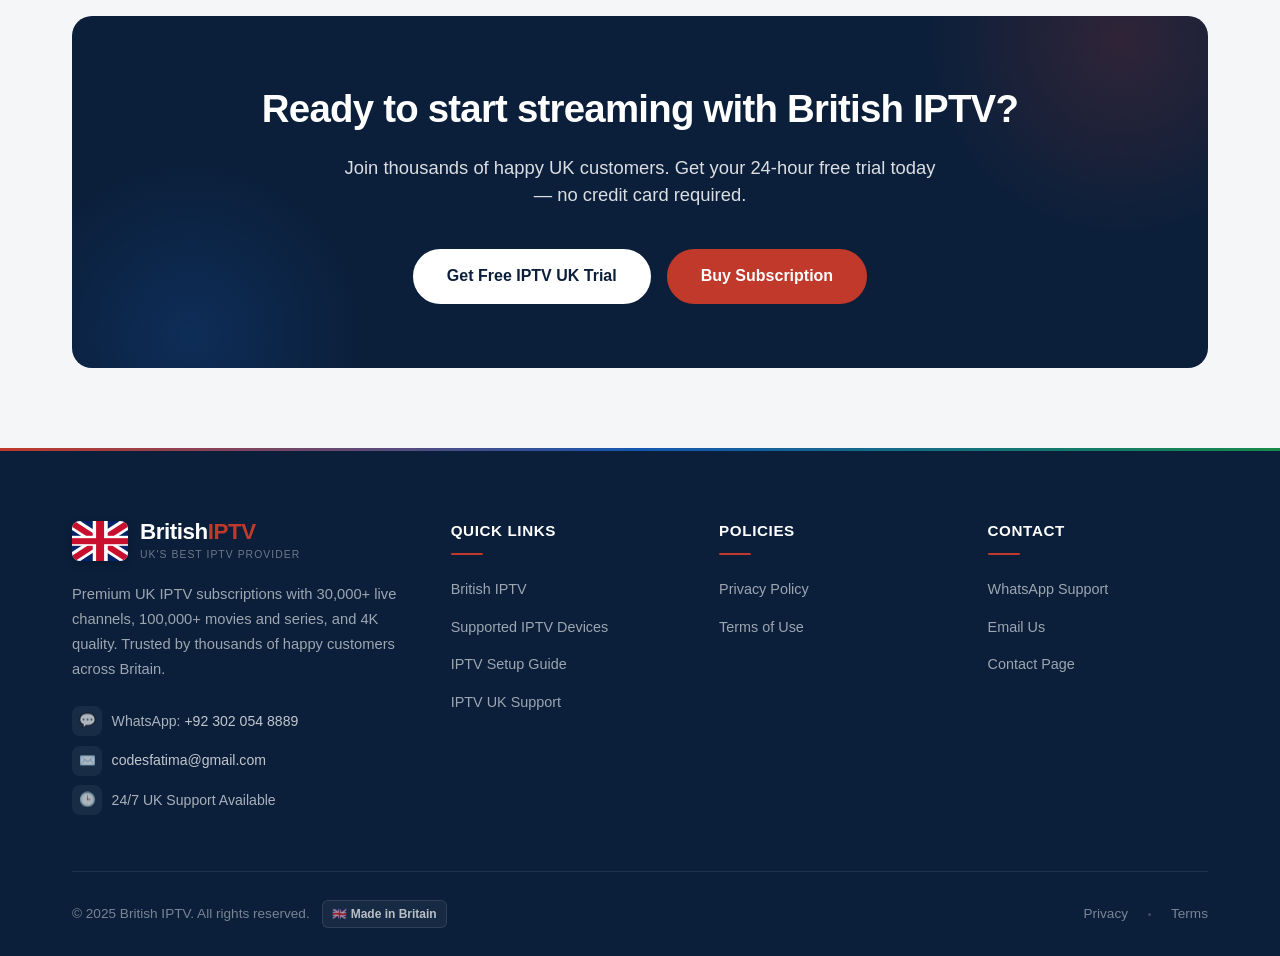
==== commit 26ecef26: "Update index.html" ====
--- a/index.html
+++ b/index.html
@@ -9,12 +9,12 @@
   <link rel="preconnect" href="https://fonts.googleapis.com">
   <link rel="preconnect" href="https://fonts.gstatic.com" crossorigin>
   <link href="https://fonts.googleapis.com/css2?family=Inter:opsz,wght@14..32,400;14..32,500;14..32,600;14..32,700;14..32,800&display=swap" rel="stylesheet">
-  <link rel="stylesheet" href="/styles.css">
+  <link rel="stylesheet" href="styles.css">
 </head>
 <body>
   <header class="site-header">
     <div class="container header-inner">
-      <a href="/" class="logo">
+      <a href="index.html" class="logo">
         <div class="logo-mark"><div class="uk-flag"><div class="red-diag-1"></div><div class="red-diag-2"></div><div class="white-cross-v"></div><div class="white-cross-h"></div><div class="red-cross-v"></div><div class="red-cross-h"></div></div></div>
         <div><div class="logo-text">British<span>IPTV</span></div><span class="logo-tagline">UK's Best IPTV Provider</span></div>
       </a>
@@ -29,17 +29,17 @@
       <button class="slide-nav-close" id="navClose" aria-label="Close">✕</button>
     </div>
     <ul class="slide-nav-links">
-      <li><a href="/"><span class="nav-icon">🏠</span> British IPTV</a></li>
-      <li><a href="/devices"><span class="nav-icon">📱</span> Supported IPTV Devices</a></li>
-      <li><a href="/setup"><span class="nav-icon">⚙️</span> IPTV Setup Guide</a></li>
-      <li><a href="/faq"><span class="nav-icon">❓</span> IPTV UK FAQs</a></li>
-      <li><a href="/support"><span class="nav-icon">🇬🇧</span> IPTV UK Support</a></li>
-      <li><a href="/privacy"><span class="nav-icon">🔒</span> Privacy Policy</a></li>
-      <li><a href="/terms"><span class="nav-icon">📄</span> Terms of Use</a></li>
+      <li><a href="index.html"><span class="nav-icon">🏠</span> British IPTV</a></li>
+      <li><a href="devices.html"><span class="nav-icon">📱</span> Supported IPTV Devices</a></li>
+      <li><a href="setup.html"><span class="nav-icon">⚙️</span> IPTV Setup Guide</a></li>
+      <li><a href="faq.html"><span class="nav-icon">❓</span> IPTV UK FAQs</a></li>
+      <li><a href="contact.html"><span class="nav-icon">🇬🇧</span> IPTV UK Support</a></li>
+      <li><a href="privacy.html"><span class="nav-icon">🔒</span> Privacy Policy</a></li>
+      <li><a href="terms.html"><span class="nav-icon">📄</span> Terms of Use</a></li>
     </ul>
     <div class="slide-nav-footer">
       <a href="https://wa.me/923020548889" class="btn btn-red">Get Free IPTV UK Trial</a>
-      <a href="/support" class="btn btn-outline" style="color:var(--white); border-color:rgba(255,255,255,0.3);">Buy IPTV</a>
+      <a href="contact.html" class="btn btn-outline" style="color:var(--white); border-color:rgba(255,255,255,0.3);">Buy IPTV</a>
       <p class="contact-info">Need help? <a href="https://wa.me/923020548889">WhatsApp Us</a><br>Available 24/7 for UK customers</p>
     </div>
   </nav>
@@ -226,7 +226,7 @@
     <div class="container">
       <div class="footer-top">
         <div class="footer-brand-col">
-          <a href="/" class="footer-logo"><div class="logo-mark"><div class="uk-flag"><div class="red-diag-1"></div><div class="red-diag-2"></div><div class="white-cross-v"></div><div class="white-cross-h"></div><div class="red-cross-v"></div><div class="red-cross-h"></div></div></div><div><div class="logo-text">British<span>IPTV</span></div><span class="logo-tagline">UK's Best IPTV Provider</span></div></a>
+          <a href="index.html" class="footer-logo"><div class="logo-mark"><div class="uk-flag"><div class="red-diag-1"></div><div class="red-diag-2"></div><div class="white-cross-v"></div><div class="white-cross-h"></div><div class="red-cross-v"></div><div class="red-cross-h"></div></div></div><div><div class="logo-text">British<span>IPTV</span></div><span class="logo-tagline">UK's Best IPTV Provider</span></div></a>
           <p>Premium UK IPTV subscriptions with 30,000+ live channels, 100,000+ movies and series, and 4K quality. Trusted by thousands of happy customers across Britain.</p>
           <div class="footer-contact-row">
             <div class="footer-contact-item"><span class="contact-icon">💬</span><span>WhatsApp: <a href="https://wa.me/923020548889">+92 302 054 8889</a></span></div>
@@ -234,17 +234,17 @@
             <div class="footer-contact-item"><span class="contact-icon">🕒</span><span>24/7 UK Support Available</span></div>
           </div>
         </div>
-        <div class="footer-col"><h4>Quick Links</h4><ul><li><a href="/">British IPTV <span class="link-arrow">→</span></a></li><li><a href="/devices">Supported IPTV Devices <span class="link-arrow">→</span></a></li><li><a href="/setup">IPTV Setup Guide <span class="link-arrow">→</span></a></li><li><a href="/support">IPTV UK Support <span class="link-arrow">→</span></a></li></ul></div>
-        <div class="footer-col"><h4>Policies</h4><ul><li><a href="/privacy">Privacy Policy <span class="link-arrow">→</span></a></li><li><a href="/terms">Terms of Use <span class="link-arrow">→</span></a></li></ul></div>
-        <div class="footer-col"><h4>Contact</h4><ul><li><a href="https://wa.me/923020548889">WhatsApp Support <span class="link-arrow">→</span></a></li><li><a href="mailto:codesfatima@gmail.com">Email Us <span class="link-arrow">→</span></a></li><li><a href="/support">Contact Page <span class="link-arrow">→</span></a></li></ul></div>
+        <div class="footer-col"><h4>Quick Links</h4><ul><li><a href="index.html">British IPTV <span class="link-arrow">→</span></a></li><li><a href="devices.html">Supported IPTV Devices <span class="link-arrow">→</span></a></li><li><a href="setup.html">IPTV Setup Guide <span class="link-arrow">→</span></a></li><li><a href="contact.html">IPTV UK Support <span class="link-arrow">→</span></a></li></ul></div>
+        <div class="footer-col"><h4>Policies</h4><ul><li><a href="privacy.html">Privacy Policy <span class="link-arrow">→</span></a></li><li><a href="terms.html">Terms of Use <span class="link-arrow">→</span></a></li></ul></div>
+        <div class="footer-col"><h4>Contact</h4><ul><li><a href="https://wa.me/923020548889">WhatsApp Support <span class="link-arrow">→</span></a></li><li><a href="mailto:codesfatima@gmail.com">Email Us <span class="link-arrow">→</span></a></li><li><a href="contact.html">Contact Page <span class="link-arrow">→</span></a></li></ul></div>
       </div>
       <div class="footer-bottom">
         <div class="footer-bottom-left"><span>&copy; 2025 British IPTV. All rights reserved.</span><span class="uk-badge">🇬🇧 Made in Britain</span></div>
-        <div class="footer-bottom-right"><a href="/privacy">Privacy</a><span class="divider-dot"></span><a href="/terms">Terms</a></div>
+        <div class="footer-bottom-right"><a href="privacy.html">Privacy</a><span class="divider-dot"></span><a href="terms.html">Terms</a></div>
       </div>
     </div>
   </footer>
 
-  <script src="/script.js"></script>
+  <script src="script.js"></script>
 </body>
 </html>
--- a/styles.css
+++ b/styles.css
@@ -0,0 +1,607 @@
+/* ============================================================
+   BRITISH IPTV — MASTER STYLESHEET
+   Used by: index.html, devices.html, setup.html, faq.html,
+            contact.html, privacy.html, terms.html
+   ============================================================ */
+
+/* ----- CSS Reset & Base ----- */
+* { margin: 0; padding: 0; box-sizing: border-box; }
+:root {
+  --navy-blue: #0B1F3A; --navy-light: #13294B; --royal-blue: #1557B0;
+  --red: #C0392B; --red-dark: #9B2C1F; --white: #FFFFFF; --light-grey: #F4F6F8;
+  --dark-charcoal: #17202A; --green: #168A4A; --green-light: #22C55E;
+  --gold: #F5A623; --trustpilot-green: #00B67A; --uk-red: #C8102E; --uk-blue: #012169;
+  --shadow-sm: 0 4px 12px rgba(11,31,58,0.06);
+  --shadow-md: 0 8px 24px rgba(11,31,58,0.08);
+  --shadow-lg: 0 16px 40px -12px rgba(11,31,58,0.15);
+  --radius-md: 12px; --radius-lg: 20px;
+}
+body { font-family: 'Inter', -apple-system, BlinkMacSystemFont, sans-serif; background-color: var(--white); color: var(--dark-charcoal); line-height: 1.5; -webkit-font-smoothing: antialiased; }
+.container { max-width: 1200px; margin: 0 auto; padding: 0 2rem; }
+.section-title { font-size: 2.2rem; font-weight: 700; color: var(--navy-blue); letter-spacing: -0.02em; margin-bottom: 1rem; }
+.section-subtitle { font-size: 1.1rem; font-weight: 400; color: #4a5568; max-width: 780px; margin-bottom: 3rem; line-height: 1.7; }
+.btn { display: inline-block; font-weight: 600; font-size: 1rem; padding: 0.85rem 2rem; border-radius: 40px; text-decoration: none; transition: all 0.2s ease; border: 2px solid transparent; cursor: pointer; }
+.btn-red { background-color: var(--red); color: var(--white); border-color: var(--red); }
+.btn-red:hover { background-color: var(--red-dark); border-color: var(--red-dark); transform: translateY(-2px); box-shadow: 0 12px 20px -8px rgba(192,57,43,0.4); }
+.btn-outline { background-color: transparent; color: var(--navy-blue); border: 2px solid var(--navy-blue); }
+.btn-outline:hover { background-color: var(--navy-blue); color: var(--white); transform: translateY(-2px); }
+.btn-green { background-color: var(--green); color: var(--white); border-color: var(--green); }
+.btn-green:hover { background-color: #0f6e3a; border-color: #0f6e3a; transform: translateY(-2px); box-shadow: 0 12px 20px -8px rgba(22,138,74,0.4); }
+.btn-light { background-color: var(--white); color: var(--navy-blue); border-color: var(--white); }
+.btn-light:hover { background-color: #f0f4fa; border-color: #f0f4fa; transform: translateY(-2px); }
+
+/* UK FLAG LOGO */
+.logo-mark { width: 70px; height: 48px; border-radius: 8px; overflow: hidden; display: flex; align-items: center; justify-content: center; flex-shrink: 0; box-shadow: 0 2px 8px rgba(0,0,0,0.2); position: relative; background-color: var(--uk-blue); }
+.uk-flag { width: 100%; height: 100%; position: relative; background: var(--uk-blue); overflow: hidden; }
+.uk-flag::before { content: ''; position: absolute; top: 50%; left: 50%; width: 160%; height: 30%; background: var(--white); transform: translate(-50%,-50%) rotate(33deg); }
+.uk-flag::after { content: ''; position: absolute; top: 50%; left: 50%; width: 160%; height: 30%; background: var(--white); transform: translate(-50%,-50%) rotate(-33deg); }
+.uk-flag .red-diag-1, .uk-flag .red-diag-2 { position: absolute; top: 50%; left: 50%; width: 160%; height: 14%; background: var(--uk-red); transform: translate(-50%,-50%) rotate(33deg); z-index: 2; }
+.uk-flag .red-diag-2 { transform: translate(-50%,-50%) rotate(-33deg); }
+.uk-flag .white-cross-v, .uk-flag .white-cross-h { position: absolute; background: var(--white); z-index: 3; }
+.uk-flag .white-cross-v { top: 0; left: 50%; width: 26%; height: 100%; transform: translateX(-50%); }
+.uk-flag .white-cross-h { top: 50%; left: 0; width: 100%; height: 26%; transform: translateY(-50%); }
+.uk-flag .red-cross-v, .uk-flag .red-cross-h { position: absolute; background: var(--uk-red); z-index: 4; }
+.uk-flag .red-cross-v { top: 0; left: 50%; width: 14%; height: 100%; transform: translateX(-50%); }
+.uk-flag .red-cross-h { top: 50%; left: 0; width: 100%; height: 14%; transform: translateY(-50%); }
+
+/* HEADER */
+.site-header { background-color: var(--navy-blue); padding: 1rem 0; position: sticky; top: 0; z-index: 1000; box-shadow: var(--shadow-sm); }
+.header-inner { display: flex; align-items: center; justify-content: space-between; }
+.logo { display: flex; align-items: center; gap: 0.75rem; cursor: pointer; text-decoration: none; }
+.logo-text { font-size: 1.6rem; font-weight: 700; color: var(--white); letter-spacing: -0.02em; line-height: 1; }
+.logo-text span { color: var(--red); }
+.logo-tagline { font-size: 0.7rem; color: rgba(255,255,255,0.5); font-weight: 500; letter-spacing: 0.08em; text-transform: uppercase; display: block; margin-top: 2px; }
+.menu-toggle { display: flex; flex-direction: column; gap: 5px; background: none; border: none; cursor: pointer; padding: 0.5rem; z-index: 1100; position: relative; }
+.menu-toggle span { display: block; width: 28px; height: 3px; background-color: var(--white); border-radius: 3px; transition: all 0.3s ease; }
+.menu-toggle.active span:nth-child(1) { transform: translateY(8px) rotate(45deg); }
+.menu-toggle.active span:nth-child(2) { opacity: 0; }
+.menu-toggle.active span:nth-child(3) { transform: translateY(-8px) rotate(-45deg); }
+
+/* SLIDE NAV */
+.nav-overlay { position: fixed; top: 0; left: 0; width: 100%; height: 100%; background-color: rgba(11,31,58,0.6); backdrop-filter: blur(4px); opacity: 0; visibility: hidden; transition: all 0.35s ease; z-index: 1050; }
+.nav-overlay.active { opacity: 1; visibility: visible; }
+.slide-nav { position: fixed; top: 0; right: -420px; width: 400px; max-width: 85vw; height: 100%; background-color: var(--navy-blue); z-index: 1100; transition: right 0.4s cubic-bezier(0.25,0.46,0.45,0.94); display: flex; flex-direction: column; box-shadow: -10px 0 40px rgba(0,0,0,0.3); overflow-y: auto; }
+.slide-nav.active { right: 0; }
+.slide-nav-header { display: flex; align-items: center; justify-content: space-between; padding: 1.5rem 1.75rem; border-bottom: 1px solid rgba(255,255,255,0.08); flex-shrink: 0; }
+.slide-nav-logo { display: flex; align-items: center; gap: 0.75rem; }
+.slide-nav-logo .logo-mark { width: 56px; height: 40px; }
+.slide-nav-logo .logo-text { font-size: 1.35rem; }
+.slide-nav-close { background: none; border: none; color: var(--white); font-size: 1.8rem; cursor: pointer; line-height: 1; padding: 0.25rem; opacity: 0.7; transition: opacity 0.2s; }
+.slide-nav-close:hover { opacity: 1; }
+.slide-nav-links { list-style: none; padding: 1.5rem 0; flex-grow: 1; }
+.slide-nav-links li { border-bottom: 1px solid rgba(255,255,255,0.05); }
+.slide-nav-links a { display: flex; align-items: center; gap: 0.85rem; padding: 1.1rem 1.75rem; color: rgba(255,255,255,0.85); text-decoration: none; font-weight: 500; font-size: 1.05rem; transition: all 0.25s ease; cursor: pointer; }
+.slide-nav-links a:hover { background-color: rgba(192,57,43,0.12); color: var(--white); padding-left: 2.1rem; }
+.slide-nav-links a .nav-icon { width: 36px; height: 36px; background-color: rgba(255,255,255,0.08); border-radius: 10px; display: flex; align-items: center; justify-content: center; font-size: 1.1rem; flex-shrink: 0; transition: all 0.25s ease; }
+.slide-nav-links a:hover .nav-icon { background-color: rgba(192,57,43,0.25); }
+.slide-nav-footer { padding: 1.5rem 1.75rem; border-top: 1px solid rgba(255,255,255,0.08); flex-shrink: 0; }
+.slide-nav-footer .btn { width: 100%; text-align: center; margin-bottom: 0.75rem; }
+.slide-nav-footer .contact-info { font-size: 0.85rem; color: rgba(255,255,255,0.55); text-align: center; line-height: 1.6; }
+.slide-nav-footer .contact-info a { color: var(--green-light); text-decoration: none; font-weight: 600; }
+
+/* PAGE HERO */
+.page-hero { background-color: var(--navy-blue); padding: 4rem 0 4.5rem 0; position: relative; overflow: hidden; color: var(--white); text-align: center; }
+.page-hero::before { content: ''; position: absolute; top: -30%; right: -10%; width: 600px; height: 600px; background: radial-gradient(circle, rgba(192,57,43,0.18) 0%, transparent 70%); border-radius: 50%; pointer-events: none; }
+.page-hero::after { content: ''; position: absolute; bottom: -30%; left: -5%; width: 500px; height: 500px; background: radial-gradient(circle, rgba(22,138,74,0.15) 0%, transparent 70%); border-radius: 50%; pointer-events: none; }
+.page-hero-content { position: relative; z-index: 2; max-width: 780px; margin: 0 auto; }
+.page-hero-tag { display: inline-flex; align-items: center; gap: 0.6rem; background-color: rgba(22,138,74,0.15); border: 1px solid rgba(22,138,74,0.4); color: var(--green-light); font-size: 0.85rem; font-weight: 600; padding: 0.5rem 1.2rem 0.5rem 0.7rem; border-radius: 40px; letter-spacing: 0.04em; text-transform: uppercase; margin-bottom: 1.5rem; }
+.page-hero h1 { font-size: 2.75rem; font-weight: 800; line-height: 1.15; letter-spacing: -0.025em; margin-bottom: 1.25rem; }
+.page-hero h1 .accent-red { color: var(--red); position: relative; display: inline-block; }
+.page-hero h1 .accent-red::after { content: ''; position: absolute; bottom: 6px; left: 0; width: 100%; height: 10px; background-color: rgba(192,57,43,0.35); z-index: -1; border-radius: 4px; }
+.page-hero p { font-size: 1.15rem; color: rgba(255,255,255,0.82); line-height: 1.7; max-width: 700px; margin: 0 auto; }
+.page-hero p strong { color: var(--white); font-weight: 600; }
+.page-hero p .highlight-green { color: var(--green-light); font-weight: 600; }
+
+/* HOME: HERO */
+.hero { background-color: var(--navy-blue); padding: 4rem 0 5rem 0; position: relative; overflow: hidden; color: var(--white); }
+.hero::before { content: ''; position: absolute; top: -30%; right: -10%; width: 600px; height: 600px; background: radial-gradient(circle, rgba(192,57,43,0.18) 0%, transparent 70%); border-radius: 50%; pointer-events: none; }
+.hero::after { content: ''; position: absolute; bottom: -30%; left: -5%; width: 500px; height: 500px; background: radial-gradient(circle, rgba(22,138,74,0.15) 0%, transparent 70%); border-radius: 50%; pointer-events: none; }
+.hero-flag-bg { position: absolute; top: 50%; right: 5%; transform: translateY(-50%); width: 550px; height: 550px; opacity: 0.045; pointer-events: none; z-index: 1; overflow: hidden; border-radius: 50%; }
+.hero-flag-bg .uk-flag-big { width: 100%; height: 100%; position: relative; background: var(--white); overflow: hidden; border-radius: 50%; }
+.hero-flag-bg .uk-flag-big::before { content: ''; position: absolute; top: 50%; left: 50%; width: 160%; height: 30%; background: var(--uk-blue); transform: translate(-50%,-50%) rotate(33deg); }
+.hero-flag-bg .uk-flag-big::after { content: ''; position: absolute; top: 50%; left: 50%; width: 160%; height: 30%; background: var(--uk-blue); transform: translate(-50%,-50%) rotate(-33deg); }
+.hero-flag-bg .uk-flag-big .big-red-1, .hero-flag-bg .uk-flag-big .big-red-2 { position: absolute; top: 50%; left: 50%; width: 160%; height: 14%; background: var(--uk-red); transform: translate(-50%,-50%) rotate(33deg); z-index: 2; }
+.hero-flag-bg .uk-flag-big .big-red-2 { transform: translate(-50%,-50%) rotate(-33deg); }
+.hero-flag-bg .uk-flag-big .big-white-v, .hero-flag-bg .uk-flag-big .big-white-h { position: absolute; background: var(--white); z-index: 3; }
+.hero-flag-bg .uk-flag-big .big-white-v { top: 0; left: 50%; width: 26%; height: 100%; transform: translateX(-50%); }
+.hero-flag-bg .uk-flag-big .big-white-h { top: 50%; left: 0; width: 100%; height: 26%; transform: translateY(-50%); }
+.hero-flag-bg .uk-flag-big .big-red-v, .hero-flag-bg .uk-flag-big .big-red-h { position: absolute; background: var(--uk-red); z-index: 4; }
+.hero-flag-bg .uk-flag-big .big-red-v { top: 0; left: 50%; width: 14%; height: 100%; transform: translateX(-50%); }
+.hero-flag-bg .uk-flag-big .big-red-h { top: 50%; left: 0; width: 100%; height: 14%; transform: translateY(-50%); }
+.hero-grid { display: grid; grid-template-columns: 1.1fr 0.9fr; gap: 3.5rem; align-items: center; position: relative; z-index: 2; }
+.hero-trust-label { display: inline-flex; align-items: center; gap: 0.6rem; background-color: rgba(22,138,74,0.15); border: 1px solid rgba(22,138,74,0.4); color: var(--green-light); font-size: 0.85rem; font-weight: 600; padding: 0.5rem 1.2rem 0.5rem 0.7rem; border-radius: 40px; letter-spacing: 0.04em; text-transform: uppercase; margin-bottom: 1.5rem; }
+.active-light { position: relative; width: 10px; height: 10px; background-color: var(--green-light); border-radius: 50%; flex-shrink: 0; box-shadow: 0 0 0 0 rgba(34,197,94,0.7); animation: active-pulse 1.8s infinite; }
+@keyframes active-pulse { 0% { box-shadow: 0 0 0 0 rgba(34,197,94,0.7); } 70% { box-shadow: 0 0 0 8px rgba(34,197,94,0); } 100% { box-shadow: 0 0 0 0 rgba(34,197,94,0); } }
+.hero-content h1 { font-size: 3rem; font-weight: 800; color: var(--white); line-height: 1.15; letter-spacing: -0.025em; margin-bottom: 1.5rem; }
+.hero-content h1 .accent-red { color: var(--red); position: relative; display: inline-block; }
+.hero-content h1 .accent-red::after { content: ''; position: absolute; bottom: 6px; left: 0; width: 100%; height: 10px; background-color: rgba(192,57,43,0.35); z-index: -1; border-radius: 4px; }
+.hero-content p { font-size: 1.1rem; color: rgba(255,255,255,0.82); margin-bottom: 2rem; max-width: 620px; line-height: 1.7; }
+.hero-content p strong { color: var(--white); font-weight: 600; }
+.hero-actions { display: flex; gap: 1rem; flex-wrap: wrap; margin-bottom: 2.5rem; }
+.trust-indicators { display: flex; flex-wrap: wrap; align-items: center; gap: 0.85rem; }
+.trust-pill { display: inline-flex; align-items: center; gap: 0.55rem; background-color: rgba(255,255,255,0.12); border: 2px solid rgba(34,197,94,0.5); border-radius: 40px; padding: 0.6rem 1.25rem 0.6rem 0.7rem; font-size: 0.9rem; font-weight: 600; color: var(--white); transition: all 0.25s ease; white-space: nowrap; box-shadow: 0 4px 12px rgba(0,0,0,0.15); }
+.trust-pill:hover { background-color: rgba(34,197,94,0.2); border-color: var(--green-light); transform: translateY(-3px); box-shadow: 0 8px 20px rgba(34,197,94,0.25); }
+.trust-pill .pill-icon { width: 28px; height: 28px; background-color: rgba(34,197,94,0.3); border-radius: 50%; display: flex; align-items: center; justify-content: center; font-size: 0.85rem; flex-shrink: 0; }
+.trust-pill .pill-check { color: var(--green-light); font-weight: 800; font-size: 1rem; margin-left: 0.15rem; }
+
+/* Subscribe card */
+.subscribe-card { background-color: rgba(255,255,255,0.05); border: 1px solid rgba(255,255,255,0.1); border-radius: var(--radius-lg); padding: 2rem; backdrop-filter: blur(10px); box-shadow: var(--shadow-lg); position: relative; z-index: 3; }
+.subscribe-card-header { display: flex; align-items: center; justify-content: space-between; margin-bottom: 0.75rem; }
+.subscribe-card-header h3 { font-size: 1.15rem; font-weight: 700; color: var(--white); line-height: 1.3; }
+.subscribe-card-header .green-dot { width: 10px; height: 10px; background-color: var(--green-light); border-radius: 50%; animation: pulse 1.5s infinite; flex-shrink: 0; margin-left: 0.75rem; }
+@keyframes pulse { 0%, 100% { opacity: 1; } 50% { opacity: 0.4; } }
+.subscribe-card > p { font-size: 0.92rem; color: rgba(255,255,255,0.7); margin-bottom: 1.5rem; line-height: 1.6; }
+.subscribe-steps { display: flex; flex-direction: column; gap: 1rem; }
+.subscribe-step { display: flex; align-items: flex-start; gap: 1rem; background-color: rgba(255,255,255,0.04); border: 1px solid rgba(255,255,255,0.08); border-radius: var(--radius-md); padding: 1rem 1.1rem; transition: all 0.25s ease; }
+.subscribe-step:hover { background-color: rgba(22,138,74,0.12); border-color: rgba(22,138,74,0.35); transform: translateX(4px); }
+.step-number { width: 36px; height: 36px; background-color: var(--green); color: var(--white); border-radius: 50%; display: flex; align-items: center; justify-content: center; font-weight: 700; font-size: 0.95rem; flex-shrink: 0; }
+.step-content h4 { font-size: 0.95rem; font-weight: 600; color: var(--white); margin-bottom: 0.2rem; }
+.step-content p { font-size: 0.82rem; color: rgba(255,255,255,0.65); margin: 0; line-height: 1.45; }
+.subscribe-card-footer { margin-top: 1.5rem; padding-top: 1.25rem; border-top: 1px solid rgba(255,255,255,0.1); display: flex; align-items: center; gap: 0.6rem; font-size: 0.82rem; color: rgba(255,255,255,0.7); }
+.subscribe-card-footer .check-icon { color: var(--green-light); font-weight: 700; }
+
+/* PRICING */
+.pricing { padding: 5rem 0 3rem 0; background-color: var(--white); }
+.pricing-grid { display: grid; grid-template-columns: repeat(3,1fr); gap: 2rem; margin-top: 1rem; }
+.pricing-card { background-color: var(--white); border-radius: var(--radius-lg); padding: 2.5rem 2rem; box-shadow: var(--shadow-sm); border: 1px solid rgba(11,31,58,0.06); transition: all 0.25s ease; position: relative; display: flex; flex-direction: column; }
+.pricing-card:hover { transform: translateY(-6px); box-shadow: var(--shadow-md); }
+.pricing-card.featured { border: 2px solid var(--red); box-shadow: 0 12px 32px -12px rgba(192,57,43,0.25); }
+.pricing-badge { position: absolute; top: -12px; right: 24px; background-color: var(--red); color: var(--white); font-size: 0.75rem; font-weight: 700; padding: 0.35rem 1rem; border-radius: 40px; letter-spacing: 0.04em; text-transform: uppercase; }
+.pricing-name { font-size: 1.5rem; font-weight: 700; color: var(--navy-blue); margin-bottom: 0.5rem; }
+.pricing-desc { font-size: 0.95rem; color: #5a6a7a; margin-bottom: 1.5rem; }
+.pricing-price { display: flex; align-items: baseline; gap: 0.3rem; margin-bottom: 1.5rem; }
+.pricing-price .amount { font-size: 2.8rem; font-weight: 700; color: var(--navy-blue); line-height: 1; }
+.pricing-price .period { font-size: 1rem; color: #5a6a7a; font-weight: 500; }
+.pricing-features { list-style: none; margin: 0 0 2rem 0; flex-grow: 1; }
+.pricing-features li { display: flex; align-items: flex-start; gap: 0.7rem; padding: 0.5rem 0; font-size: 0.95rem; color: #3e4e5e; line-height: 1.5; }
+.pricing-features li::before { content: "✓"; display: inline-flex; align-items: center; justify-content: center; width: 18px; height: 18px; background-color: var(--red); color: var(--white); border-radius: 50%; font-size: 0.65rem; font-weight: 700; flex-shrink: 0; margin-top: 2px; }
+.pricing-card .btn { width: 100%; text-align: center; }
+
+/* Free trial */
+.free-trial-badge { background: linear-gradient(135deg, rgba(22,138,74,0.08) 0%, rgba(34,197,94,0.05) 100%); border: 3px solid var(--green); border-radius: var(--radius-lg); padding: 2.5rem 3rem; margin-top: 3rem; display: flex; align-items: center; justify-content: space-between; gap: 2rem; flex-wrap: wrap; position: relative; overflow: hidden; box-shadow: 0 8px 32px -8px rgba(22,138,74,0.3); }
+.free-trial-badge::before { content: ''; position: absolute; top: -50%; right: -5%; width: 350px; height: 350px; background: radial-gradient(circle, rgba(22,138,74,0.15) 0%, transparent 70%); border-radius: 50%; }
+.free-trial-content { display: flex; align-items: center; gap: 1.5rem; position: relative; z-index: 2; }
+.free-trial-icon { width: 80px; height: 80px; background-color: var(--green); border-radius: 50%; display: flex; align-items: center; justify-content: center; font-size: 2.5rem; flex-shrink: 0; animation: gentle-pulse 2.5s infinite; box-shadow: 0 8px 24px -8px rgba(22,138,74,0.5); }
+@keyframes gentle-pulse { 0%,100% { transform: scale(1); } 50% { transform: scale(1.08); } }
+.free-trial-text h3 { font-size: 1.75rem; font-weight: 800; color: var(--navy-blue); margin-bottom: 0.5rem; }
+.free-trial-text p { font-size: 1.1rem; color: #3e4e5e; margin: 0; line-height: 1.6; }
+.free-trial-text p strong { color: var(--green); font-weight: 700; }
+.free-trial-badge .btn { position: relative; z-index: 2; white-space: nowrap; padding: 1rem 2.5rem; font-size: 1.1rem; background-color: var(--green); border-color: var(--green); }
+.free-trial-badge .btn:hover { background-color: #0f6e3a; border-color: #0f6e3a; }
+
+/* WHY BRITISH */
+.why-british { padding: 5rem 0; background-color: var(--light-grey); position: relative; overflow: hidden; }
+.why-british::before { content: ''; position: absolute; top: -20%; right: -10%; width: 500px; height: 500px; background: radial-gradient(circle, rgba(192,57,43,0.06) 0%, transparent 70%); border-radius: 50%; }
+.why-british::after { content: ''; position: absolute; bottom: -20%; left: -5%; width: 400px; height: 400px; background: radial-gradient(circle, rgba(22,138,74,0.06) 0%, transparent 70%); border-radius: 50%; }
+.why-british-content { position: relative; z-index: 2; max-width: 950px; margin: 0 auto; }
+.why-british-content .section-title { text-align: center; font-size: 2.4rem; margin-bottom: 1.5rem; }
+.why-british-content .section-title .accent-red { color: var(--red); position: relative; display: inline-block; }
+.why-british-content .section-title .accent-red::after { content: ''; position: absolute; bottom: 4px; left: 0; width: 100%; height: 10px; background-color: rgba(192,57,43,0.2); z-index: -1; border-radius: 4px; }
+.why-british-content > p { font-size: 1.08rem; color: #3e4e5e; line-height: 1.8; margin-bottom: 1.5rem; text-align: center; }
+.why-british-content > p strong { color: var(--navy-blue); font-weight: 600; }
+.why-british-content > p .highlight-green { color: var(--green); font-weight: 600; }
+.why-trust-badges { display: flex; flex-wrap: wrap; justify-content: center; align-items: center; gap: 1rem; margin-top: 3rem; }
+.why-pill { display: inline-flex; align-items: center; gap: 0.65rem; background-color: var(--white); border: 2px solid rgba(22,138,74,0.3); border-radius: 40px; padding: 0.8rem 1.5rem 0.8rem 0.9rem; font-size: 1rem; font-weight: 600; color: var(--navy-blue); box-shadow: 0 4px 16px rgba(11,31,58,0.08); transition: all 0.25s ease; white-space: nowrap; cursor: default; }
+.why-pill:hover { background-color: rgba(22,138,74,0.06); border-color: var(--green); transform: translateY(-4px); box-shadow: 0 12px 28px rgba(22,138,74,0.15); }
+.why-pill .why-pill-icon { width: 36px; height: 36px; background-color: rgba(22,138,74,0.12); border-radius: 50%; display: flex; align-items: center; justify-content: center; font-size: 1.15rem; flex-shrink: 0; }
+.why-pill .why-pill-check { color: var(--green); font-weight: 800; font-size: 1.05rem; margin-left: 0.2rem; }
+
+/* DEVICES SECTION */
+.devices { padding: 5rem 0; background-color: var(--light-grey); position: relative; overflow: hidden; }
+.devices::before { content: ''; position: absolute; top: -20%; right: -10%; width: 500px; height: 500px; background: radial-gradient(circle, rgba(21,87,176,0.05) 0%, transparent 70%); border-radius: 50%; }
+.devices::after { content: ''; position: absolute; bottom: -20%; left: -5%; width: 400px; height: 400px; background: radial-gradient(circle, rgba(22,138,74,0.05) 0%, transparent 70%); border-radius: 50%; }
+.devices-header { position: relative; z-index: 2; text-align: center; max-width: 800px; margin: 0 auto 3rem auto; }
+.devices-header h2 { font-size: 2.4rem; font-weight: 700; color: var(--navy-blue); letter-spacing: -0.02em; margin-bottom: 1rem; }
+.devices-header h2 .accent-red { color: var(--red); position: relative; display: inline-block; }
+.devices-header h2 .accent-red::after { content: ''; position: absolute; bottom: 4px; left: 0; width: 100%; height: 10px; background-color: rgba(192,57,43,0.2); z-index: -1; border-radius: 4px; }
+.devices-header p { font-size: 1.1rem; color: #4a5568; line-height: 1.7; }
+.device-badges { display: flex; flex-wrap: wrap; justify-content: center; align-items: center; gap: 1rem; position: relative; z-index: 2; max-width: 1000px; margin: 0 auto; }
+.device-badge { display: inline-flex; align-items: center; gap: 0.6rem; background-color: var(--white); border: 2px solid rgba(22,138,74,0.3); border-radius: 40px; padding: 0.75rem 1.5rem 0.75rem 0.9rem; font-size: 0.95rem; font-weight: 600; color: var(--navy-blue); box-shadow: 0 4px 16px rgba(11,31,58,0.08); transition: all 0.25s ease; white-space: nowrap; cursor: default; }
+.device-badge:hover { background-color: rgba(22,138,74,0.06); border-color: var(--green); transform: translateY(-4px); box-shadow: 0 12px 28px rgba(22,138,74,0.18); }
+.device-badge .device-icon { width: 36px; height: 36px; background-color: rgba(22,138,74,0.12); border-radius: 50%; display: flex; align-items: center; justify-content: center; font-size: 1.1rem; flex-shrink: 0; }
+.device-badge .device-check { color: var(--green); font-weight: 800; font-size: 1rem; margin-left: 0.15rem; }
+
+/* DELIVERS */
+.delivers { padding: 5rem 0; background-color: var(--white); position: relative; overflow: hidden; }
+.delivers::before { content: ''; position: absolute; top: -20%; left: -10%; width: 500px; height: 500px; background: radial-gradient(circle, rgba(21,87,176,0.05) 0%, transparent 70%); border-radius: 50%; }
+.delivers::after { content: ''; position: absolute; bottom: -20%; right: -5%; width: 400px; height: 400px; background: radial-gradient(circle, rgba(192,57,43,0.05) 0%, transparent 70%); border-radius: 50%; }
+.delivers-header { position: relative; z-index: 2; text-align: center; max-width: 800px; margin: 0 auto 3rem auto; }
+.delivers-header h2 { font-size: 2.4rem; font-weight: 700; color: var(--navy-blue); letter-spacing: -0.02em; margin-bottom: 1rem; }
+.delivers-header h2 .accent-red { color: var(--red); position: relative; display: inline-block; }
+.delivers-header h2 .accent-red::after { content: ''; position: absolute; bottom: 4px; left: 0; width: 100%; height: 10px; background-color: rgba(192,57,43,0.2); z-index: -1; border-radius: 4px; }
+.delivers-header p { font-size: 1.1rem; color: #4a5568; line-height: 1.7; }
+.delivers-grid { display: grid; grid-template-columns: repeat(2,1fr); gap: 2rem; position: relative; z-index: 2; }
+.deliver-card { background-color: var(--white); border-radius: var(--radius-lg); padding: 2.5rem 2rem; box-shadow: var(--shadow-sm); border: 1px solid rgba(11,31,58,0.06); transition: all 0.3s ease; position: relative; overflow: hidden; }
+.deliver-card::before { content: ''; position: absolute; top: 0; left: 0; width: 4px; height: 100%; background: linear-gradient(180deg, var(--red) 0%, var(--red-dark) 100%); border-radius: 4px 0 0 4px; }
+.deliver-card:hover { transform: translateY(-8px); box-shadow: var(--shadow-lg); border-color: rgba(192,57,43,0.15); }
+.deliver-card:hover::before { width: 6px; }
+.deliver-icon { width: 64px; height: 64px; background-color: rgba(192,57,43,0.08); border-radius: 16px; display: flex; align-items: center; justify-content: center; font-size: 2rem; margin-bottom: 1.5rem; transition: all 0.3s ease; }
+.deliver-card:hover .deliver-icon { background-color: rgba(192,57,43,0.15); transform: scale(1.05); }
+.deliver-card h3 { font-size: 1.5rem; font-weight: 700; color: var(--navy-blue); margin-bottom: 0.85rem; }
+.deliver-card p { font-size: 1rem; color: #4a5a6a; line-height: 1.7; margin-bottom: 1.25rem; }
+.deliver-tags { display: flex; flex-wrap: wrap; gap: 0.6rem; }
+.deliver-tag { display: inline-flex; align-items: center; gap: 0.45rem; background-color: rgba(22,138,74,0.08); border: 1.5px solid rgba(22,138,74,0.25); border-radius: 40px; padding: 0.45rem 1rem; font-size: 0.85rem; font-weight: 600; color: var(--navy-blue); transition: all 0.2s ease; }
+.deliver-tag:hover { background-color: rgba(22,138,74,0.15); border-color: var(--green); transform: translateY(-2px); }
+.deliver-tag .tag-check { color: var(--green); font-weight: 800; font-size: 0.85rem; }
+
+/* APPS */
+.apps { padding: 5rem 0; background-color: var(--light-grey); position: relative; overflow: hidden; }
+.apps::before { content: ''; position: absolute; top: -20%; right: -10%; width: 500px; height: 500px; background: radial-gradient(circle, rgba(21,87,176,0.05) 0%, transparent 70%); border-radius: 50%; }
+.apps::after { content: ''; position: absolute; bottom: -20%; left: -5%; width: 400px; height: 400px; background: radial-gradient(circle, rgba(192,57,43,0.05) 0%, transparent 70%); border-radius: 50%; }
+.apps-header { position: relative; z-index: 2; text-align: center; max-width: 800px; margin: 0 auto 3rem auto; }
+.apps-header h2 { font-size: 2.4rem; font-weight: 700; color: var(--navy-blue); letter-spacing: -0.02em; margin-bottom: 1rem; }
+.apps-header h2 .accent-red { color: var(--red); position: relative; display: inline-block; }
+.apps-header h2 .accent-red::after { content: ''; position: absolute; bottom: 4px; left: 0; width: 100%; height: 10px; background-color: rgba(192,57,43,0.2); z-index: -1; border-radius: 4px; }
+.apps-header p { font-size: 1.1rem; color: #4a5568; line-height: 1.7; }
+.apps-grid { display: grid; grid-template-columns: repeat(3,1fr); gap: 1.75rem; position: relative; z-index: 2; }
+.app-card { background-color: var(--white); border-radius: var(--radius-lg); padding: 2rem 1.75rem; box-shadow: var(--shadow-sm); border: 1px solid rgba(11,31,58,0.06); transition: all 0.3s ease; position: relative; overflow: hidden; display: flex; flex-direction: column; }
+.app-card::before { content: ''; position: absolute; top: 0; left: 0; width: 4px; height: 100%; background: linear-gradient(180deg, var(--green) 0%, #0f6e3a 100%); border-radius: 4px 0 0 4px; }
+.app-card:hover { transform: translateY(-8px); box-shadow: var(--shadow-lg); border-color: rgba(22,138,74,0.2); }
+.app-card:hover::before { width: 6px; }
+.app-icon { width: 56px; height: 56px; background-color: rgba(22,138,74,0.08); border-radius: 14px; display: flex; align-items: center; justify-content: center; font-size: 1.75rem; margin-bottom: 1.25rem; transition: all 0.3s ease; }
+.app-card:hover .app-icon { background-color: rgba(22,138,74,0.15); transform: scale(1.08); }
+.app-card h3 { font-size: 1.25rem; font-weight: 700; color: var(--navy-blue); margin-bottom: 0.65rem; }
+.app-card p { font-size: 0.92rem; color: #4a5a6a; line-height: 1.65; margin-bottom: 0; flex-grow: 1; }
+
+/* TESTIMONIALS */
+.testimonials { padding: 5rem 0; background-color: var(--white); position: relative; overflow: hidden; }
+.testimonials::before { content: ''; position: absolute; top: -20%; left: -10%; width: 500px; height: 500px; background: radial-gradient(circle, rgba(0,182,122,0.04) 0%, transparent 70%); border-radius: 50%; }
+.testimonials::after { content: ''; position: absolute; bottom: -20%; right: -5%; width: 400px; height: 400px; background: radial-gradient(circle, rgba(192,57,43,0.04) 0%, transparent 70%); border-radius: 50%; }
+.testimonials-header { position: relative; z-index: 2; text-align: center; max-width: 800px; margin: 0 auto 2rem auto; }
+.testimonials-header h2 { font-size: 2.4rem; font-weight: 700; color: var(--navy-blue); letter-spacing: -0.02em; margin-bottom: 1rem; }
+.testimonials-header h2 .accent-red { color: var(--red); position: relative; display: inline-block; }
+.testimonials-header h2 .accent-red::after { content: ''; position: absolute; bottom: 4px; left: 0; width: 100%; height: 10px; background-color: rgba(192,57,43,0.2); z-index: -1; border-radius: 4px; }
+.testimonials-header p { font-size: 1.1rem; color: #4a5568; line-height: 1.7; }
+.trustpilot-badge-clean { display: inline-flex; align-items: center; gap: 0.85rem; background-color: var(--white); border: 2px solid var(--trustpilot-green); border-radius: 60px; padding: 0.7rem 1.75rem 0.7rem 1.25rem; margin: 0 auto 3rem auto; box-shadow: 0 6px 20px rgba(0,182,122,0.15); position: relative; z-index: 2; transition: all 0.25s ease; }
+.trustpilot-badge-clean:hover { box-shadow: 0 10px 32px rgba(0,182,122,0.25); transform: translateY(-2px); }
+.trustpilot-badge-clean .tp-brand { display: flex; align-items: center; gap: 0.5rem; }
+.trustpilot-badge-clean .tp-brand-star { width: 30px; height: 30px; background-color: var(--trustpilot-green); border-radius: 5px; display: flex; align-items: center; justify-content: center; color: var(--white); font-size: 1rem; flex-shrink: 0; }
+.trustpilot-badge-clean .tp-brand-name { font-size: 1.15rem; font-weight: 800; color: var(--navy-blue); letter-spacing: -0.02em; }
+.trustpilot-badge-clean .tp-divider { width: 1px; height: 28px; background-color: rgba(0,182,122,0.25); }
+.trustpilot-badge-clean .tp-rating-group { display: flex; align-items: center; gap: 0.6rem; }
+.trustpilot-badge-clean .tp-stars-small { display: flex; gap: 0.15rem; }
+.trustpilot-badge-clean .tp-stars-small span { width: 20px; height: 20px; background-color: var(--trustpilot-green); border-radius: 3px; display: flex; align-items: center; justify-content: center; color: var(--white); font-size: 0.6rem; font-weight: 700; }
+.trustpilot-badge-clean .tp-score-text { font-size: 1rem; font-weight: 800; color: var(--navy-blue); }
+.trustpilot-badge-clean .tp-score-text span { color: var(--trustpilot-green); }
+.testimonials-grid { display: grid; grid-template-columns: repeat(4,1fr); gap: 1.75rem; position: relative; z-index: 2; }
+.testimonial-card { background-color: var(--white); border-radius: var(--radius-lg); padding: 2rem 1.75rem; box-shadow: var(--shadow-sm); border: 1px solid rgba(11,31,58,0.06); transition: all 0.3s ease; position: relative; overflow: hidden; display: flex; flex-direction: column; }
+.testimonial-card::before { content: ''; position: absolute; top: 0; left: 0; width: 4px; height: 100%; background: linear-gradient(180deg, var(--trustpilot-green) 0%, #008a5c 100%); border-radius: 4px 0 0 4px; }
+.testimonial-card:hover { transform: translateY(-8px); box-shadow: var(--shadow-lg); border-color: rgba(0,182,122,0.2); }
+.testimonial-card:hover::before { width: 6px; }
+.testimonial-stars { display: flex; gap: 0.2rem; margin-bottom: 1rem; }
+.testimonial-stars span { width: 24px; height: 24px; background-color: var(--trustpilot-green); border-radius: 4px; display: flex; align-items: center; justify-content: center; color: var(--white); font-size: 0.75rem; font-weight: 700; }
+.testimonial-text { font-size: 0.95rem; color: #3e4e5e; line-height: 1.7; margin-bottom: 1.5rem; flex-grow: 1; }
+.testimonial-author { display: flex; align-items: center; gap: 0.75rem; padding-top: 1.25rem; border-top: 1px solid #e9edf2; }
+.testimonial-avatar { width: 44px; height: 44px; border-radius: 50%; display: flex; align-items: center; justify-content: center; font-weight: 700; font-size: 1rem; color: var(--white); flex-shrink: 0; }
+.testimonial-avatar.george { background: linear-gradient(135deg, var(--royal-blue) 0%, #0f4690 100%); }
+.testimonial-avatar.harry { background: linear-gradient(135deg, var(--red) 0%, var(--red-dark) 100%); }
+.testimonial-avatar.jack { background: linear-gradient(135deg, var(--green) 0%, #0f6e3a 100%); }
+.testimonial-avatar.noah { background: linear-gradient(135deg, var(--gold) 0%, #d48a0f 100%); }
+.testimonial-author-info h4 { font-size: 0.95rem; font-weight: 700; color: var(--navy-blue); margin-bottom: 0.15rem; }
+.testimonial-author-info p { font-size: 0.8rem; color: #7a8a9a; margin: 0; display: flex; align-items: center; gap: 0.35rem; }
+.testimonial-author-info p .verified-badge { display: inline-flex; align-items: center; gap: 0.2rem; color: var(--trustpilot-green); font-weight: 600; font-size: 0.75rem; }
+
+/* PAYMENT SECTION */
+.payment-section { padding: 5rem 0; background-color: var(--light-grey); position: relative; overflow: hidden; }
+.payment-section::before { content: ''; position: absolute; top: -20%; right: -10%; width: 500px; height: 500px; background: radial-gradient(circle, rgba(22,138,74,0.05) 0%, transparent 70%); border-radius: 50%; }
+.payment-section::after { content: ''; position: absolute; bottom: -20%; left: -5%; width: 400px; height: 400px; background: radial-gradient(circle, rgba(192,57,43,0.05) 0%, transparent 70%); border-radius: 50%; }
+.payment-header { position: relative; z-index: 2; text-align: center; max-width: 800px; margin: 0 auto 3rem auto; }
+.payment-header h2 { font-size: 2.4rem; font-weight: 700; color: var(--navy-blue); letter-spacing: -0.02em; margin-bottom: 1rem; }
+.payment-header h2 .accent-red { color: var(--red); position: relative; display: inline-block; }
+.payment-header h2 .accent-red::after { content: ''; position: absolute; bottom: 4px; left: 0; width: 100%; height: 10px; background-color: rgba(192,57,43,0.2); z-index: -1; border-radius: 4px; }
+.payment-header p { font-size: 1.1rem; color: #4a5568; line-height: 1.7; }
+.payment-grid { display: flex; flex-wrap: wrap; justify-content: center; align-items: center; gap: 1.25rem; position: relative; z-index: 2; max-width: 900px; margin: 0 auto; }
+.payment-card { display: inline-flex; align-items: center; gap: 0.75rem; background-color: var(--white); border: 2px solid rgba(22,138,74,0.25); border-radius: 16px; padding: 1rem 1.75rem; font-size: 1rem; font-weight: 700; color: var(--navy-blue); box-shadow: 0 4px 16px rgba(11,31,58,0.08); transition: all 0.25s ease; white-space: nowrap; cursor: default; }
+.payment-card:hover { background-color: rgba(22,138,74,0.06); border-color: var(--green); transform: translateY(-4px); box-shadow: 0 12px 28px rgba(22,138,74,0.18); }
+.payment-card .payment-icon { width: 42px; height: 42px; border-radius: 10px; display: flex; align-items: center; justify-content: center; font-size: 1.1rem; font-weight: 800; flex-shrink: 0; color: var(--white); }
+.payment-card .payment-icon.remitly { background: linear-gradient(135deg, #1B4D8E 0%, #2E7BC4 100%); }
+.payment-card .payment-icon.crypto { background: linear-gradient(135deg, #F7931A 0%, #E2761B 100%); }
+.payment-card .payment-icon.revolut { background: linear-gradient(135deg, #191C1F 0%, #33383D 100%); }
+.payment-card .payment-icon.bank { background: linear-gradient(135deg, #168A4A 0%, #0F6E3A 100%); }
+.payment-card .payment-icon.wise { background: linear-gradient(135deg, #9FE870 0%, #6BCB3E 100%); color: #0B1F3A; }
+.payment-secure-note { display: flex; align-items: center; justify-content: center; gap: 0.5rem; margin-top: 2rem; font-size: 0.9rem; font-weight: 600; color: #4a5568; position: relative; z-index: 2; }
+.payment-secure-note .lock-icon { color: var(--green); font-size: 1rem; }
+
+/* CTA */
+.cta { padding: 5rem 0; background-color: var(--light-grey); }
+.cta-card { background-color: var(--navy-blue); border-radius: var(--radius-lg); padding: 4rem 3rem; text-align: center; color: var(--white); position: relative; overflow: hidden; }
+.cta-card::before { content: ''; position: absolute; top: -50%; right: -10%; width: 400px; height: 400px; background: radial-gradient(circle, rgba(192,57,43,0.2) 0%, transparent 70%); border-radius: 50%; }
+.cta-card::after { content: ''; position: absolute; bottom: -40%; left: -5%; width: 350px; height: 350px; background: radial-gradient(circle, rgba(21,87,176,0.25) 0%, transparent 70%); border-radius: 50%; }
+.cta-card h2 { font-size: 2.4rem; font-weight: 700; letter-spacing: -0.02em; margin-bottom: 1rem; position: relative; z-index: 2; }
+.cta-card p { font-size: 1.15rem; opacity: 0.85; max-width: 600px; margin: 0 auto 2.5rem auto; position: relative; z-index: 2; }
+.cta-actions { display: flex; gap: 1rem; justify-content: center; flex-wrap: wrap; position: relative; z-index: 2; }
+
+/* FOOTER */
+.site-footer { background-color: var(--navy-blue); color: rgba(255,255,255,0.75); padding: 4.5rem 0 0 0; position: relative; overflow: hidden; }
+.site-footer::before { content: ''; position: absolute; top: 0; left: 0; width: 100%; height: 3px; background: linear-gradient(90deg, var(--red) 0%, var(--royal-blue) 50%, var(--green) 100%); }
+.footer-top { display: grid; grid-template-columns: 1.5fr 1fr 1fr 1fr; gap: 3rem; padding-bottom: 3.5rem; border-bottom: 1px solid rgba(255,255,255,0.08); }
+.footer-brand-col { max-width: 340px; }
+.footer-logo { display: flex; align-items: center; gap: 0.75rem; margin-bottom: 1.25rem; text-decoration: none; }
+.footer-logo .logo-mark { width: 56px; height: 40px; }
+.footer-logo .logo-text { font-size: 1.4rem; font-weight: 700; color: var(--white); letter-spacing: -0.02em; line-height: 1.1; }
+.footer-logo .logo-text span { color: var(--red); }
+.footer-logo .logo-tagline { font-size: 0.65rem; color: rgba(255,255,255,0.4); letter-spacing: 0.1em; text-transform: uppercase; display: block; }
+.footer-brand-col p { font-size: 0.92rem; line-height: 1.7; margin-bottom: 1.5rem; color: rgba(255,255,255,0.6); }
+.footer-contact-row { display: flex; flex-direction: column; gap: 0.6rem; }
+.footer-contact-item { display: flex; align-items: center; gap: 0.6rem; font-size: 0.88rem; color: rgba(255,255,255,0.65); }
+.footer-contact-item .contact-icon { width: 30px; height: 30px; background-color: rgba(255,255,255,0.06); border-radius: 8px; display: flex; align-items: center; justify-content: center; font-size: 0.85rem; flex-shrink: 0; }
+.footer-contact-item a { color: rgba(255,255,255,0.75); text-decoration: none; transition: color 0.2s; }
+.footer-contact-item a:hover { color: var(--green-light); }
+.footer-col h4 { color: var(--white); font-size: 0.95rem; font-weight: 700; margin-bottom: 1.4rem; letter-spacing: 0.04em; text-transform: uppercase; position: relative; padding-bottom: 0.75rem; }
+.footer-col h4::after { content: ''; position: absolute; bottom: 0; left: 0; width: 32px; height: 2px; background-color: var(--red); border-radius: 2px; }
+.footer-col ul { list-style: none; }
+.footer-col li { margin-bottom: 0.85rem; }
+.footer-col a { color: rgba(255,255,255,0.6); text-decoration: none; font-size: 0.9rem; transition: all 0.2s; display: inline-flex; align-items: center; gap: 0.4rem; }
+.footer-col a:hover { color: var(--white); padding-left: 4px; }
+.footer-col a .link-arrow { font-size: 0.7rem; opacity: 0; transition: opacity 0.2s; }
+.footer-col a:hover .link-arrow { opacity: 1; }
+.footer-bottom { padding: 1.75rem 0; display: flex; justify-content: space-between; align-items: center; flex-wrap: wrap; gap: 1rem; font-size: 0.85rem; color: rgba(255,255,255,0.45); }
+.footer-bottom-left { display: flex; align-items: center; gap: 0.75rem; }
+.footer-bottom-left .uk-badge { display: inline-flex; align-items: center; gap: 0.35rem; background-color: rgba(255,255,255,0.05); border: 1px solid rgba(255,255,255,0.1); border-radius: 6px; padding: 0.25rem 0.6rem; font-size: 0.75rem; font-weight: 600; color: rgba(255,255,255,0.7); }
+.footer-bottom-right { display: flex; align-items: center; gap: 1.25rem; }
+.footer-bottom-right a { color: rgba(255,255,255,0.45); text-decoration: none; transition: color 0.2s; font-size: 0.85rem; }
+.footer-bottom-right a:hover { color: var(--white); }
+.footer-bottom-right .divider-dot { width: 3px; height: 3px; background-color: rgba(255,255,255,0.2); border-radius: 50%; }
+
+/* SUBPAGE: Devices list */
+.devices-section { padding: 5rem 0; background-color: var(--white); position: relative; overflow: hidden; }
+.devices-section::before { content: ''; position: absolute; top: -20%; right: -10%; width: 500px; height: 500px; background: radial-gradient(circle, rgba(21,87,176,0.05) 0%, transparent 70%); border-radius: 50%; }
+.devices-section::after { content: ''; position: absolute; bottom: -20%; left: -5%; width: 400px; height: 400px; background: radial-gradient(circle, rgba(22,138,74,0.05) 0%, transparent 70%); border-radius: 50%; }
+.devices-section-header { position: relative; z-index: 2; text-align: center; max-width: 820px; margin: 0 auto 3rem auto; }
+.devices-section-header h2 { font-size: 2.4rem; font-weight: 700; color: var(--navy-blue); letter-spacing: -0.02em; margin-bottom: 1rem; }
+.devices-section-header h2 .accent-red { color: var(--red); position: relative; display: inline-block; }
+.devices-section-header h2 .accent-red::after { content: ''; position: absolute; bottom: 4px; left: 0; width: 100%; height: 10px; background-color: rgba(192,57,43,0.2); z-index: -1; border-radius: 4px; }
+.devices-section-header p { font-size: 1.1rem; color: #4a5568; line-height: 1.7; }
+.device-grid { display: grid; grid-template-columns: repeat(4,1fr); gap: 1.5rem; position: relative; z-index: 2; }
+.device-card { background-color: var(--white); border-radius: var(--radius-lg); padding: 2rem 1.5rem; box-shadow: var(--shadow-sm); border: 1px solid rgba(11,31,58,0.06); transition: all 0.3s ease; position: relative; overflow: hidden; text-align: center; display: flex; flex-direction: column; align-items: center; }
+.device-card::before { content: ''; position: absolute; top: 0; left: 0; width: 100%; height: 4px; background: linear-gradient(90deg, var(--green) 0%, var(--green-light) 100%); border-radius: var(--radius-lg) var(--radius-lg) 0 0; transform: scaleX(0); transform-origin: left; transition: transform 0.3s ease; }
+.device-card:hover { transform: translateY(-8px); box-shadow: var(--shadow-lg); border-color: rgba(22,138,74,0.2); }
+.device-card:hover::before { transform: scaleX(1); }
+.device-card-icon { width: 80px; height: 80px; background-color: rgba(22,138,74,0.08); border-radius: 20px; display: flex; align-items: center; justify-content: center; font-size: 2.5rem; margin-bottom: 1.25rem; transition: all 0.3s ease; }
+.device-card:hover .device-card-icon { background-color: rgba(22,138,74,0.15); transform: scale(1.08); }
+.device-card h3 { font-size: 1.1rem; font-weight: 700; color: var(--navy-blue); margin-bottom: 0.5rem; line-height: 1.3; }
+.device-card p { font-size: 0.85rem; color: #5a6a7a; line-height: 1.5; margin-bottom: 1rem; flex-grow: 1; }
+.device-card-badge { display: inline-flex; align-items: center; gap: 0.35rem; background-color: rgba(22,138,74,0.1); border: 1.5px solid rgba(22,138,74,0.3); border-radius: 40px; padding: 0.35rem 0.9rem; font-size: 0.78rem; font-weight: 700; color: var(--green); letter-spacing: 0.02em; text-transform: uppercase; }
+.device-card-badge .badge-check { font-size: 0.85rem; }
+.category-heading { position: relative; z-index: 2; display: flex; align-items: center; gap: 0.85rem; margin: 3.5rem 0 2rem 0; }
+.category-heading:first-of-type { margin-top: 0; }
+.category-heading .category-icon { width: 44px; height: 44px; background-color: rgba(192,57,43,0.1); border-radius: 12px; display: flex; align-items: center; justify-content: center; font-size: 1.3rem; flex-shrink: 0; }
+.category-heading h3 { font-size: 1.5rem; font-weight: 700; color: var(--navy-blue); letter-spacing: -0.01em; margin: 0; }
+.category-heading .category-line { flex-grow: 1; height: 2px; background: linear-gradient(90deg, rgba(192,57,43,0.2) 0%, transparent 100%); border-radius: 2px; }
+
+/* NOT SURE */
+.not-sure-section { padding: 5rem 0; background-color: var(--light-grey); position: relative; overflow: hidden; }
+.not-sure-section::before { content: ''; position: absolute; top: -20%; right: -10%; width: 500px; height: 500px; background: radial-gradient(circle, rgba(22,138,74,0.06) 0%, transparent 70%); border-radius: 50%; }
+.not-sure-section::after { content: ''; position: absolute; bottom: -20%; left: -5%; width: 400px; height: 400px; background: radial-gradient(circle, rgba(192,57,43,0.05) 0%, transparent 70%); border-radius: 50%; }
+.not-sure-card { position: relative; z-index: 2; background-color: var(--white); border-radius: var(--radius-lg); padding: 3rem; border: 3px solid var(--green); box-shadow: 0 12px 40px -12px rgba(22,138,74,0.25); display: flex; align-items: center; justify-content: space-between; gap: 2.5rem; flex-wrap: wrap; overflow: hidden; }
+.not-sure-card::before { content: ''; position: absolute; top: -50%; right: -5%; width: 350px; height: 350px; background: radial-gradient(circle, rgba(22,138,74,0.1) 0%, transparent 70%); border-radius: 50%; }
+.not-sure-content { display: flex; align-items: center; gap: 1.75rem; position: relative; z-index: 2; flex: 1; min-width: 280px; }
+.not-sure-icon { width: 90px; height: 90px; background-color: var(--green); border-radius: 50%; display: flex; align-items: center; justify-content: center; font-size: 2.75rem; flex-shrink: 0; animation: gentle-pulse 2.5s infinite; box-shadow: 0 8px 24px -8px rgba(22,138,74,0.5); }
+.not-sure-text h3 { font-size: 1.75rem; font-weight: 800; color: var(--navy-blue); margin-bottom: 0.5rem; letter-spacing: -0.01em; }
+.not-sure-text p { font-size: 1.05rem; color: #3e4e5e; margin: 0; line-height: 1.6; }
+.not-sure-text p strong { color: var(--green); font-weight: 700; }
+.not-sure-actions { display: flex; gap: 1rem; flex-wrap: wrap; position: relative; z-index: 2; }
+.not-sure-actions .btn { padding: 1rem 2.25rem; white-space: nowrap; }
+
+/* SETUP: Quick steps */
+.quick-setup { padding: 5rem 0; background-color: var(--white); position: relative; overflow: hidden; }
+.quick-setup::before { content: ''; position: absolute; top: -20%; right: -10%; width: 500px; height: 500px; background: radial-gradient(circle, rgba(21,87,176,0.05) 0%, transparent 70%); border-radius: 50%; }
+.quick-setup-header { position: relative; z-index: 2; text-align: center; max-width: 820px; margin: 0 auto 3rem auto; }
+.quick-setup-header h2 { font-size: 2.4rem; font-weight: 700; color: var(--navy-blue); letter-spacing: -0.02em; margin-bottom: 1rem; }
+.quick-setup-header h2 .accent-red { color: var(--red); position: relative; display: inline-block; }
+.quick-setup-header h2 .accent-red::after { content: ''; position: absolute; bottom: 4px; left: 0; width: 100%; height: 10px; background-color: rgba(192,57,43,0.2); z-index: -1; border-radius: 4px; }
+.quick-setup-header p { font-size: 1.1rem; color: #4a5568; line-height: 1.7; }
+.quick-steps { display: grid; grid-template-columns: repeat(4,1fr); gap: 1.5rem; position: relative; z-index: 2; }
+.quick-step { background-color: var(--white); border-radius: var(--radius-lg); padding: 2rem 1.5rem; box-shadow: var(--shadow-sm); border: 1px solid rgba(11,31,58,0.06); transition: all 0.3s ease; position: relative; overflow: hidden; text-align: center; }
+.quick-step::before { content: ''; position: absolute; top: 0; left: 0; width: 100%; height: 4px; background: linear-gradient(90deg, var(--red) 0%, var(--red-dark) 100%); border-radius: var(--radius-lg) var(--radius-lg) 0 0; }
+.quick-step:hover { transform: translateY(-8px); box-shadow: var(--shadow-lg); border-color: rgba(192,57,43,0.15); }
+.quick-step-num { width: 54px; height: 54px; background-color: var(--red); color: var(--white); border-radius: 50%; display: flex; align-items: center; justify-content: center; font-weight: 800; font-size: 1.35rem; margin: 0 auto 1.25rem auto; box-shadow: 0 8px 20px -6px rgba(192,57,43,0.4); }
+.quick-step h3 { font-size: 1.05rem; font-weight: 700; color: var(--navy-blue); margin-bottom: 0.5rem; }
+.quick-step p { font-size: 0.85rem; color: #5a6a7a; line-height: 1.55; margin: 0; }
+
+/* SETUP: App tabs */
+.app-tabs-section { padding: 5rem 0; background-color: var(--light-grey); position: relative; overflow: hidden; }
+.app-tabs-section::before { content: ''; position: absolute; top: -20%; right: -10%; width: 500px; height: 500px; background: radial-gradient(circle, rgba(22,138,74,0.05) 0%, transparent 70%); border-radius: 50%; }
+.app-tabs-section::after { content: ''; position: absolute; bottom: -20%; left: -5%; width: 400px; height: 400px; background: radial-gradient(circle, rgba(192,57,43,0.05) 0%, transparent 70%); border-radius: 50%; }
+.app-tabs-header { position: relative; z-index: 2; text-align: center; max-width: 820px; margin: 0 auto 3rem auto; }
+.app-tabs-header h2 { font-size: 2.4rem; font-weight: 700; color: var(--navy-blue); letter-spacing: -0.02em; margin-bottom: 1rem; }
+.app-tabs-header h2 .accent-red { color: var(--red); position: relative; display: inline-block; }
+.app-tabs-header h2 .accent-red::after { content: ''; position: absolute; bottom: 4px; left: 0; width: 100%; height: 10px; background-color: rgba(192,57,43,0.2); z-index: -1; border-radius: 4px; }
+.app-tabs-header p { font-size: 1.1rem; color: #4a5568; line-height: 1.7; }
+.app-selector { position: relative; z-index: 2; display: flex; flex-wrap: wrap; justify-content: center; gap: 0.75rem; margin-bottom: 3rem; }
+.app-selector-btn { display: inline-flex; align-items: center; gap: 0.55rem; background-color: var(--white); border: 2px solid rgba(11,31,58,0.1); border-radius: 40px; padding: 0.7rem 1.4rem; font-family: inherit; font-size: 0.92rem; font-weight: 600; color: var(--navy-blue); cursor: pointer; transition: all 0.25s ease; white-space: nowrap; }
+.app-selector-btn:hover { border-color: var(--green); background-color: rgba(22,138,74,0.05); transform: translateY(-3px); box-shadow: 0 8px 20px rgba(22,138,74,0.12); }
+.app-selector-btn.active { background-color: var(--green); border-color: var(--green); color: var(--white); box-shadow: 0 8px 24px -6px rgba(22,138,74,0.5); }
+.app-selector-btn .app-btn-icon { font-size: 1.15rem; }
+.app-panel { display: none; position: relative; z-index: 2; background-color: var(--white); border-radius: var(--radius-lg); padding: 2.5rem; box-shadow: var(--shadow-md); border: 1px solid rgba(11,31,58,0.06); animation: fadeIn 0.35s ease; }
+.app-panel.active { display: block; }
+@keyframes fadeIn { from { opacity: 0; transform: translateY(10px); } to { opacity: 1; transform: translateY(0); } }
+.app-panel-header { display: flex; align-items: center; gap: 1.25rem; padding-bottom: 1.5rem; border-bottom: 2px solid var(--light-grey); margin-bottom: 2rem; flex-wrap: wrap; }
+.app-panel-icon { width: 70px; height: 70px; background-color: rgba(22,138,74,0.1); border-radius: 18px; display: flex; align-items: center; justify-content: center; font-size: 2rem; flex-shrink: 0; }
+.app-panel-title { flex: 1; min-width: 220px; }
+.app-panel-title h3 { font-size: 1.6rem; font-weight: 800; color: var(--navy-blue); letter-spacing: -0.015em; margin-bottom: 0.35rem; }
+.app-panel-title p { font-size: 0.95rem; color: #5a6a7a; margin: 0; line-height: 1.5; }
+.app-panel-tags { display: flex; flex-wrap: wrap; gap: 0.5rem; }
+.app-panel-tag { display: inline-flex; align-items: center; gap: 0.3rem; background-color: rgba(22,138,74,0.08); border: 1.5px solid rgba(22,138,74,0.25); border-radius: 40px; padding: 0.3rem 0.85rem; font-size: 0.78rem; font-weight: 700; color: var(--green); letter-spacing: 0.02em; text-transform: uppercase; }
+.instruction-steps { display: flex; flex-direction: column; gap: 1.25rem; }
+.instruction-step { display: flex; gap: 1.25rem; align-items: flex-start; background-color: var(--light-grey); border-radius: var(--radius-md); padding: 1.5rem; border-left: 5px solid var(--green); transition: all 0.25s ease; }
+.instruction-step:hover { background-color: rgba(22,138,74,0.05); transform: translateX(4px); }
+.instruction-step-num { width: 40px; height: 40px; background-color: var(--green); color: var(--white); border-radius: 50%; display: flex; align-items: center; justify-content: center; font-weight: 800; font-size: 1rem; flex-shrink: 0; box-shadow: 0 4px 12px -4px rgba(22,138,74,0.5); }
+.instruction-step-content h4 { font-size: 1.05rem; font-weight: 700; color: var(--navy-blue); margin-bottom: 0.35rem; }
+.instruction-step-content p { font-size: 0.95rem; color: #3e4e5e; line-height: 1.65; margin: 0; }
+.app-panel-footer { margin-top: 2rem; padding-top: 1.75rem; border-top: 2px solid var(--light-grey); display: flex; align-items: center; justify-content: space-between; gap: 1rem; flex-wrap: wrap; }
+.app-panel-footer p { font-size: 0.92rem; color: #5a6a7a; margin: 0; line-height: 1.5; }
+.app-panel-footer .footer-actions { display: flex; gap: 0.75rem; flex-wrap: wrap; }
+.app-panel-footer .btn { padding: 0.7rem 1.5rem; font-size: 0.92rem; }
+
+/* SETUP: Info grid */
+.setup-info { padding: 5rem 0; background-color: var(--white); position: relative; overflow: hidden; }
+.setup-info::before { content: ''; position: absolute; top: -20%; left: -10%; width: 500px; height: 500px; background: radial-gradient(circle, rgba(21,87,176,0.05) 0%, transparent 70%); border-radius: 50%; }
+.setup-info::after { content: ''; position: absolute; bottom: -20%; right: -5%; width: 400px; height: 400px; background: radial-gradient(circle, rgba(192,57,43,0.05) 0%, transparent 70%); border-radius: 50%; }
+.setup-info-header { position: relative; z-index: 2; text-align: center; max-width: 820px; margin: 0 auto 3rem auto; }
+.setup-info-header h2 { font-size: 2.4rem; font-weight: 700; color: var(--navy-blue); letter-spacing: -0.02em; margin-bottom: 1rem; }
+.setup-info-header h2 .accent-red { color: var(--red); position: relative; display: inline-block; }
+.setup-info-header h2 .accent-red::after { content: ''; position: absolute; bottom: 4px; left: 0; width: 100%; height: 10px; background-color: rgba(192,57,43,0.2); z-index: -1; border-radius: 4px; }
+.setup-info-header p { font-size: 1.1rem; color: #4a5568; line-height: 1.7; }
+.info-grid { display: grid; grid-template-columns: repeat(3,1fr); gap: 1.75rem; position: relative; z-index: 2; }
+.info-card { background-color: var(--white); border-radius: var(--radius-lg); padding: 2rem 1.75rem; box-shadow: var(--shadow-sm); border: 1px solid rgba(11,31,58,0.06); transition: all 0.3s ease; position: relative; overflow: hidden; }
+.info-card::before { content: ''; position: absolute; top: 0; left: 0; width: 4px; height: 100%; background: linear-gradient(180deg, var(--green) 0%, #0f6e3a 100%); border-radius: 4px 0 0 4px; }
+.info-card:hover { transform: translateY(-8px); box-shadow: var(--shadow-lg); border-color: rgba(22,138,74,0.2); }
+.info-card:hover::before { width: 6px; }
+.info-icon { width: 60px; height: 60px; background-color: rgba(22,138,74,0.08); border-radius: 16px; display: flex; align-items: center; justify-content: center; font-size: 1.85rem; margin-bottom: 1.25rem; transition: all 0.3s ease; }
+.info-card:hover .info-icon { background-color: rgba(22,138,74,0.15); transform: scale(1.05); }
+.info-card h3 { font-size: 1.2rem; font-weight: 700; color: var(--navy-blue); margin-bottom: 0.6rem; }
+.info-card p { font-size: 0.92rem; color: #4a5a6a; line-height: 1.65; margin: 0; }
+
+/* FAQ */
+.faq-section { padding: 5rem 0; background-color: var(--white); position: relative; overflow: hidden; }
+.faq-section::before { content: ''; position: absolute; top: -20%; right: -10%; width: 500px; height: 500px; background: radial-gradient(circle, rgba(21,87,176,0.05) 0%, transparent 70%); border-radius: 50%; }
+.faq-section::after { content: ''; position: absolute; bottom: -20%; left: -5%; width: 400px; height: 400px; background: radial-gradient(circle, rgba(22,138,74,0.05) 0%, transparent 70%); border-radius: 50%; }
+.faq-section-header { position: relative; z-index: 2; text-align: center; max-width: 850px; margin: 0 auto 3rem auto; }
+.faq-section-header h2 { font-size: 2.4rem; font-weight: 700; color: var(--navy-blue); letter-spacing: -0.02em; margin-bottom: 1rem; }
+.faq-section-header h2 .accent-red { color: var(--red); position: relative; display: inline-block; }
+.faq-section-header h2 .accent-red::after { content: ''; position: absolute; bottom: 4px; left: 0; width: 100%; height: 10px; background-color: rgba(192,57,43,0.2); z-index: -1; border-radius: 4px; }
+.faq-section-header p { font-size: 1.1rem; color: #4a5568; line-height: 1.7; }
+.faq-list { position: relative; z-index: 2; max-width: 950px; margin: 0 auto; display: flex; flex-direction: column; gap: 1rem; }
+.faq-card { background-color: var(--white); border-radius: var(--radius-lg); border: 1px solid rgba(11,31,58,0.08); box-shadow: var(--shadow-sm); overflow: hidden; transition: all 0.25s ease; }
+.faq-card:hover { box-shadow: var(--shadow-md); border-color: rgba(22,138,74,0.2); }
+.faq-card.open { border-color: var(--green); box-shadow: 0 8px 28px -8px rgba(22,138,74,0.2); }
+.faq-question { display: flex; align-items: center; gap: 1rem; padding: 1.5rem 1.75rem; cursor: pointer; width: 100%; background: none; border: none; text-align: left; font-family: inherit; transition: background-color 0.2s ease; }
+.faq-question:hover { background-color: rgba(22,138,74,0.03); }
+.faq-q-number { width: 40px; height: 40px; background-color: rgba(22,138,74,0.1); color: var(--green); border-radius: 12px; display: flex; align-items: center; justify-content: center; font-weight: 800; font-size: 0.95rem; flex-shrink: 0; transition: all 0.25s ease; }
+.faq-card.open .faq-q-number { background-color: var(--green); color: var(--white); }
+.faq-question-text { flex: 1; font-size: 1.1rem; font-weight: 700; color: var(--navy-blue); line-height: 1.4; letter-spacing: -0.01em; }
+.faq-toggle-icon { width: 32px; height: 32px; background-color: rgba(11,31,58,0.05); border-radius: 50%; display: flex; align-items: center; justify-content: center; font-size: 1.2rem; font-weight: 700; color: var(--navy-blue); flex-shrink: 0; transition: all 0.3s ease; line-height: 1; }
+.faq-card.open .faq-toggle-icon { background-color: var(--green); color: var(--white); transform: rotate(45deg); }
+.faq-answer { max-height: 0; overflow: hidden; transition: max-height 0.4s ease, padding 0.3s ease; padding: 0 1.75rem; }
+.faq-card.open .faq-answer { max-height: 800px; padding: 0 1.75rem 1.75rem 1.75rem; }
+.faq-answer-inner { font-size: 0.98rem; color: #3e4e5e; line-height: 1.75; border-left: 3px solid rgba(22,138,74,0.25); padding-left: 1.25rem; margin-left: 2.25rem; }
+.faq-answer-inner p { margin-bottom: 0.85rem; }
+.faq-answer-inner p:last-child { margin-bottom: 0; }
+.faq-answer-inner strong { color: var(--navy-blue); font-weight: 700; }
+.faq-answer-inner ul { list-style: none; margin: 0.75rem 0 1rem 0; padding: 0; }
+.faq-answer-inner ul li { position: relative; padding-left: 1.5rem; margin-bottom: 0.5rem; font-size: 0.95rem; color: #3e4e5e; line-height: 1.65; }
+.faq-answer-inner ul li::before { content: "✓"; position: absolute; left: 0; top: 0; color: var(--green); font-weight: 800; font-size: 0.9rem; }
+.faq-controls { display: flex; justify-content: center; gap: 0.75rem; margin-bottom: 2.5rem; position: relative; z-index: 2; flex-wrap: wrap; }
+.faq-control-btn { display: inline-flex; align-items: center; gap: 0.5rem; background-color: var(--white); border: 2px solid rgba(11,31,58,0.1); border-radius: 40px; padding: 0.6rem 1.35rem; font-family: inherit; font-size: 0.88rem; font-weight: 600; color: var(--navy-blue); cursor: pointer; transition: all 0.25s ease; white-space: nowrap; }
+.faq-control-btn:hover { border-color: var(--green); background-color: rgba(22,138,74,0.05); transform: translateY(-2px); }
+
+/* CONTACT (support page) */
+.contact-short { padding: 5rem 0; background-color: var(--white); position: relative; overflow: hidden; }
+.contact-short::before { content: ''; position: absolute; top: -20%; right: -10%; width: 500px; height: 500px; background: radial-gradient(circle, rgba(21,87,176,0.05) 0%, transparent 70%); border-radius: 50%; }
+.contact-short::after { content: ''; position: absolute; bottom: -20%; left: -5%; width: 400px; height: 400px; background: radial-gradient(circle, rgba(22,138,74,0.05) 0%, transparent 70%); border-radius: 50%; }
+.contact-card { position: relative; z-index: 2; max-width: 820px; margin: 0 auto; background-color: var(--white); border-radius: var(--radius-lg); padding: 3.5rem 3rem; box-shadow: var(--shadow-lg); border: 1px solid rgba(11,31,58,0.06); text-align: center; }
+.contact-card-icon { width: 90px; height: 90px; background: linear-gradient(135deg, var(--green) 0%, var(--green-light) 100%); border-radius: 50%; display: flex; align-items: center; justify-content: center; font-size: 2.75rem; margin: 0 auto 1.5rem auto; box-shadow: 0 12px 32px -8px rgba(22,138,74,0.5); animation: gentle-pulse 2.5s infinite; }
+.contact-card h2 { font-size: 2rem; font-weight: 800; color: var(--navy-blue); letter-spacing: -0.02em; margin-bottom: 1rem; line-height: 1.2; }
+.contact-card h2 .accent-red { color: var(--red); }
+.contact-card p { font-size: 1.08rem; color: #4a5a6a; line-height: 1.7; max-width: 600px; margin: 0 auto 2.5rem auto; }
+.contact-card p strong { color: var(--navy-blue); font-weight: 700; }
+.contact-buttons { display: flex; gap: 1rem; justify-content: center; flex-wrap: wrap; margin-bottom: 2.5rem; }
+.contact-buttons .btn { display: inline-flex; align-items: center; gap: 0.6rem; padding: 1rem 2.5rem; font-size: 1.05rem; }
+.contact-buttons .btn-icon { font-size: 1.2rem; }
+.response-promise { background: linear-gradient(135deg, rgba(22,138,74,0.08) 0%, rgba(34,197,94,0.05) 100%); border: 2px solid var(--green); border-radius: var(--radius-md); padding: 1.5rem 1.75rem; display: flex; align-items: center; gap: 1.1rem; text-align: left; max-width: 620px; margin: 0 auto; }
+.response-promise .promise-icon { width: 52px; height: 52px; background-color: var(--green); border-radius: 50%; display: flex; align-items: center; justify-content: center; color: var(--white); font-size: 1.5rem; flex-shrink: 0; box-shadow: 0 8px 20px -6px rgba(22,138,74,0.5); }
+.response-promise .promise-text h3 { font-size: 1.05rem; font-weight: 800; color: var(--navy-blue); margin-bottom: 0.25rem; letter-spacing: -0.01em; }
+.response-promise .promise-text p { font-size: 0.92rem; color: #3e4e5e; margin: 0; line-height: 1.55; }
+.response-promise .promise-text p strong { color: var(--green); font-weight: 700; }
+
+/* PRIVACY */
+.privacy-section { padding: 5rem 0; background-color: var(--white); position: relative; overflow: hidden; }
+.privacy-section::before { content: ''; position: absolute; top: -20%; right: -10%; width: 500px; height: 500px; background: radial-gradient(circle, rgba(21,87,176,0.05) 0%, transparent 70%); border-radius: 50%; }
+.privacy-section::after { content: ''; position: absolute; bottom: -20%; left: -5%; width: 400px; height: 400px; background: radial-gradient(circle, rgba(22,138,74,0.05) 0%, transparent 70%); border-radius: 50%; }
+.privacy-card { position: relative; z-index: 2; max-width: 850px; margin: 0 auto; background-color: var(--white); border-radius: var(--radius-lg); padding: 3rem; box-shadow: var(--shadow-md); border: 1px solid rgba(11,31,58,0.06); }
+.privacy-card-intro { font-size: 1.05rem; color: #3e4e5e; line-height: 1.75; margin-bottom: 2.5rem; padding-bottom: 2rem; border-bottom: 2px solid var(--light-grey); }
+.privacy-card-intro strong { color: var(--navy-blue); font-weight: 700; }
+.privacy-block { margin-bottom: 2.5rem; padding-bottom: 2rem; border-bottom: 1px solid #e9edf2; }
+.privacy-block:last-child { margin-bottom: 0; padding-bottom: 0; border-bottom: none; }
+.privacy-block h2 { font-size: 1.35rem; font-weight: 800; color: var(--navy-blue); letter-spacing: -0.015em; margin-bottom: 1rem; display: flex; align-items: center; gap: 0.75rem; }
+.privacy-block h2 .block-icon { width: 40px; height: 40px; background-color: rgba(22,138,74,0.1); border-radius: 12px; display: flex; align-items: center; justify-content: center; font-size: 1.1rem; flex-shrink: 0; }
+.privacy-block p { font-size: 0.98rem; color: #3e4e5e; line-height: 1.8; margin-bottom: 0.85rem; }
+.privacy-block p:last-child { margin-bottom: 0; }
+.privacy-block ul { list-style: none; margin: 0.75rem 0 0.85rem 0; padding: 0; }
+.privacy-block ul li { position: relative; padding-left: 1.75rem; margin-bottom: 0.75rem; font-size: 0.98rem; color: #3e4e5e; line-height: 1.7; }
+.privacy-block ul li::before { content: "✓"; position: absolute; left: 0; top: 1px; width: 20px; height: 20px; background-color: var(--green); color: var(--white); border-radius: 50%; display: flex; align-items: center; justify-content: center; font-size: 0.65rem; font-weight: 800; }
+.privacy-block ul li strong { color: var(--navy-blue); font-weight: 700; }
+.privacy-contact-note { background: linear-gradient(135deg, rgba(22,138,74,0.08) 0%, rgba(34,197,94,0.05) 100%); border: 2px solid var(--green); border-radius: var(--radius-md); padding: 1.5rem 1.75rem; margin-top: 2rem; display: flex; align-items: center; gap: 1.1rem; }
+.privacy-contact-note .note-icon { width: 52px; height: 52px; background-color: var(--green); border-radius: 50%; display: flex; align-items: center; justify-content: center; color: var(--white); font-size: 1.5rem; flex-shrink: 0; box-shadow: 0 8px 20px -6px rgba(22,138,74,0.5); }
+.privacy-contact-note .note-text h3 { font-size: 1.05rem; font-weight: 800; color: var(--navy-blue); margin-bottom: 0.25rem; }
+.privacy-contact-note .note-text p { font-size: 0.92rem; color: #3e4e5e; margin: 0; line-height: 1.55; }
+.privacy-contact-note .note-text a { color: var(--green); font-weight: 700; text-decoration: none; }
+.privacy-updated { text-align: center; font-size: 0.85rem; color: #8a9aa8; margin-top: 2rem; position: relative; z-index: 2; }
+
+/* TERMS */
+.terms-section { padding: 5rem 0; background-color: var(--white); position: relative; overflow: hidden; }
+.terms-section::before { content: ''; position: absolute; top: -20%; right: -10%; width: 500px; height: 500px; background: radial-gradient(circle, rgba(21,87,176,0.05) 0%, transparent 70%); border-radius: 50%; }
+.terms-section::after { content: ''; position: absolute; bottom: -20%; left: -5%; width: 400px; height: 400px; background: radial-gradient(circle, rgba(22,138,74,0.05) 0%, transparent 70%); border-radius: 50%; }
+.terms-card { position: relative; z-index: 2; max-width: 900px; margin: 0 auto; background-color: var(--white); border-radius: var(--radius-lg); padding: 3rem; box-shadow: var(--shadow-md); border: 1px solid rgba(11,31,58,0.06); }
+.terms-card-intro { font-size: 1.02rem; color: #3e4e5e; line-height: 1.8; margin-bottom: 2.5rem; padding-bottom: 2rem; border-bottom: 2px solid var(--light-grey); }
+.terms-card-intro strong { color: var(--navy-blue); font-weight: 700; }
+.terms-card-intro a { color: var(--green); font-weight: 600; text-decoration: none; }
+.terms-block { margin-bottom: 2.25rem; padding-bottom: 2.25rem; border-bottom: 1px solid #e9edf2; }
+.terms-block:last-child { margin-bottom: 0; padding-bottom: 0; border-bottom: none; }
+.terms-block h2 { font-size: 1.25rem; font-weight: 800; color: var(--navy-blue); letter-spacing: -0.015em; margin-bottom: 1rem; display: flex; align-items: flex-start; gap: 0.85rem; line-height: 1.4; }
+.terms-block h2 .block-num { width: 36px; height: 36px; background-color: var(--navy-blue); color: var(--white); border-radius: 10px; display: flex; align-items: center; justify-content: center; font-size: 0.95rem; font-weight: 800; flex-shrink: 0; }
+.terms-block p { font-size: 0.98rem; color: #3e4e5e; line-height: 1.8; margin-bottom: 0.85rem; }
+.terms-block p:last-child { margin-bottom: 0; }
+.terms-block p strong { color: var(--navy-blue); font-weight: 700; }
+.terms-block ul { list-style: none; margin: 0.75rem 0; padding: 0; }
+.terms-block ul li { position: relative; padding-left: 1.75rem; margin-bottom: 0.65rem; font-size: 0.96rem; color: #3e4e5e; line-height: 1.7; }
+.terms-block ul li::before { content: "•"; position: absolute; left: 0.4rem; top: -2px; color: var(--red); font-weight: 800; font-size: 1.2rem; line-height: 1.7; }
+.terms-note { background: rgba(192,57,43,0.06); border-left: 4px solid var(--red); border-radius: 8px; padding: 0.85rem 1.1rem; margin-top: 0.85rem; font-size: 0.92rem; color: #7a2019; font-weight: 500; line-height: 1.6; }
+.terms-note strong { color: var(--red-dark); font-weight: 700; }
+.terms-contact-note { background: linear-gradient(135deg, rgba(22,138,74,0.08) 0%, rgba(34,197,94,0.05) 100%); border: 2px solid var(--green); border-radius: var(--radius-md); padding: 1.5rem 1.75rem; margin-top: 2rem; display: flex; align-items: center; gap: 1.1rem; }
+.terms-contact-note .note-icon { width: 52px; height: 52px; background-color: var(--green); border-radius: 50%; display: flex; align-items: center; justify-content: center; color: var(--white); font-size: 1.5rem; flex-shrink: 0; box-shadow: 0 8px 20px -6px rgba(22,138,74,0.5); }
+.terms-contact-note .note-text h3 { font-size: 1.05rem; font-weight: 800; color: var(--navy-blue); margin-bottom: 0.25rem; }
+.terms-contact-note .note-text p { font-size: 0.92rem; color: #3e4e5e; margin: 0; line-height: 1.55; }
+.terms-contact-note .note-text a { color: var(--green); font-weight: 700; text-decoration: none; }
+.terms-updated { text-align: center; font-size: 0.85rem; color: #8a9aa8; margin-top: 2rem; position: relative; z-index: 2; }
+
+/* RESPONSIVE */
+@media (max-width: 1024px) {
+  .hero-grid, .quick-steps, .info-grid { grid-template-columns: 1fr 1fr; }
+  .hero-flag-bg { width: 400px; height: 400px; right: -10%; opacity: 0.03; }
+  .pricing-grid { grid-template-columns: repeat(2,1fr); }
+  .pricing-card.featured { grid-column: span 2; }
+  .delivers-grid { grid-template-columns: 1fr; }
+  .apps-grid, .testimonials-grid, .device-grid { grid-template-columns: repeat(2,1fr); }
+  .footer-top { grid-template-columns: 1fr 1fr; gap: 2.5rem; }
+  .footer-brand-col { grid-column: span 2; max-width: 100%; }
+}
+@media (max-width: 768px) {
+  .container { padding: 0 1.5rem; }
+  .logo-mark { width: 56px; height: 40px; }
+  .logo-text { font-size: 1.3rem; }
+  .logo-tagline { font-size: 0.6rem; }
+  .hero-content h1, .page-hero h1 { font-size: 2.2rem; }
+  .hero-content p, .page-hero p { font-size: 1rem; }
+  .hero-flag-bg { width: 300px; height: 300px; right: -15%; opacity: 0.025; }
+  .hero-grid, .quick-steps, .info-grid { grid-template-columns: 1fr; }
+  .pricing-grid { grid-template-columns: 1fr; }
+  .pricing-card.featured { grid-column: span 1; }
+  .free-trial-badge { flex-direction: column; text-align: center; padding: 2rem 1.5rem; }
+  .free-trial-content { flex-direction: column; text-align: center; }
+  .not-sure-card { padding: 2rem 1.5rem; flex-direction: column; text-align: center; }
+  .not-sure-content { flex-direction: column; text-align: center; }
+  .not-sure-icon { width: 70px; height: 70px; font-size: 2.25rem; }
+  .not-sure-actions { justify-content: center; width: 100%; }
+  .not-sure-actions .btn { flex: 1; text-align: center; }
+  .apps-grid, .testimonials-grid, .device-grid { grid-template-columns: 1fr; }
+  .footer-top { grid-template-columns: 1fr; gap: 2rem; }
+  .footer-brand-col { grid-column: span 1; }
+  .footer-bottom { flex-direction: column; align-items: flex-start; gap: 1rem; }
+  .footer-bottom-right { flex-wrap: wrap; gap: 0.75rem; }
+  .cta-card { padding: 2.5rem 1.5rem; }
+  .cta-card h2 { font-size: 1.9rem; }
+  .contact-card { padding: 2.5rem 1.75rem; }
+  .contact-buttons { flex-direction: column; }
+  .contact-buttons .btn { width: 100%; justify-content: center; }
+  .response-promise { flex-direction: column; text-align: center; padding: 1.5rem 1.25rem; }
+  .privacy-card, .terms-card { padding: 2rem 1.5rem; }
+  .instruction-step { flex-direction: column; gap: 0.75rem; }
+  .app-panel { padding: 1.75rem 1.25rem; }
+}
+@media (max-width: 480px) {
+  .slide-nav { width: 100%; max-width: 100%; right: -100%; }
+  .slide-nav-links a { padding: 1rem 1.25rem; font-size: 1rem; }
+  .page-hero h1 { font-size: 1.75rem; }
+}
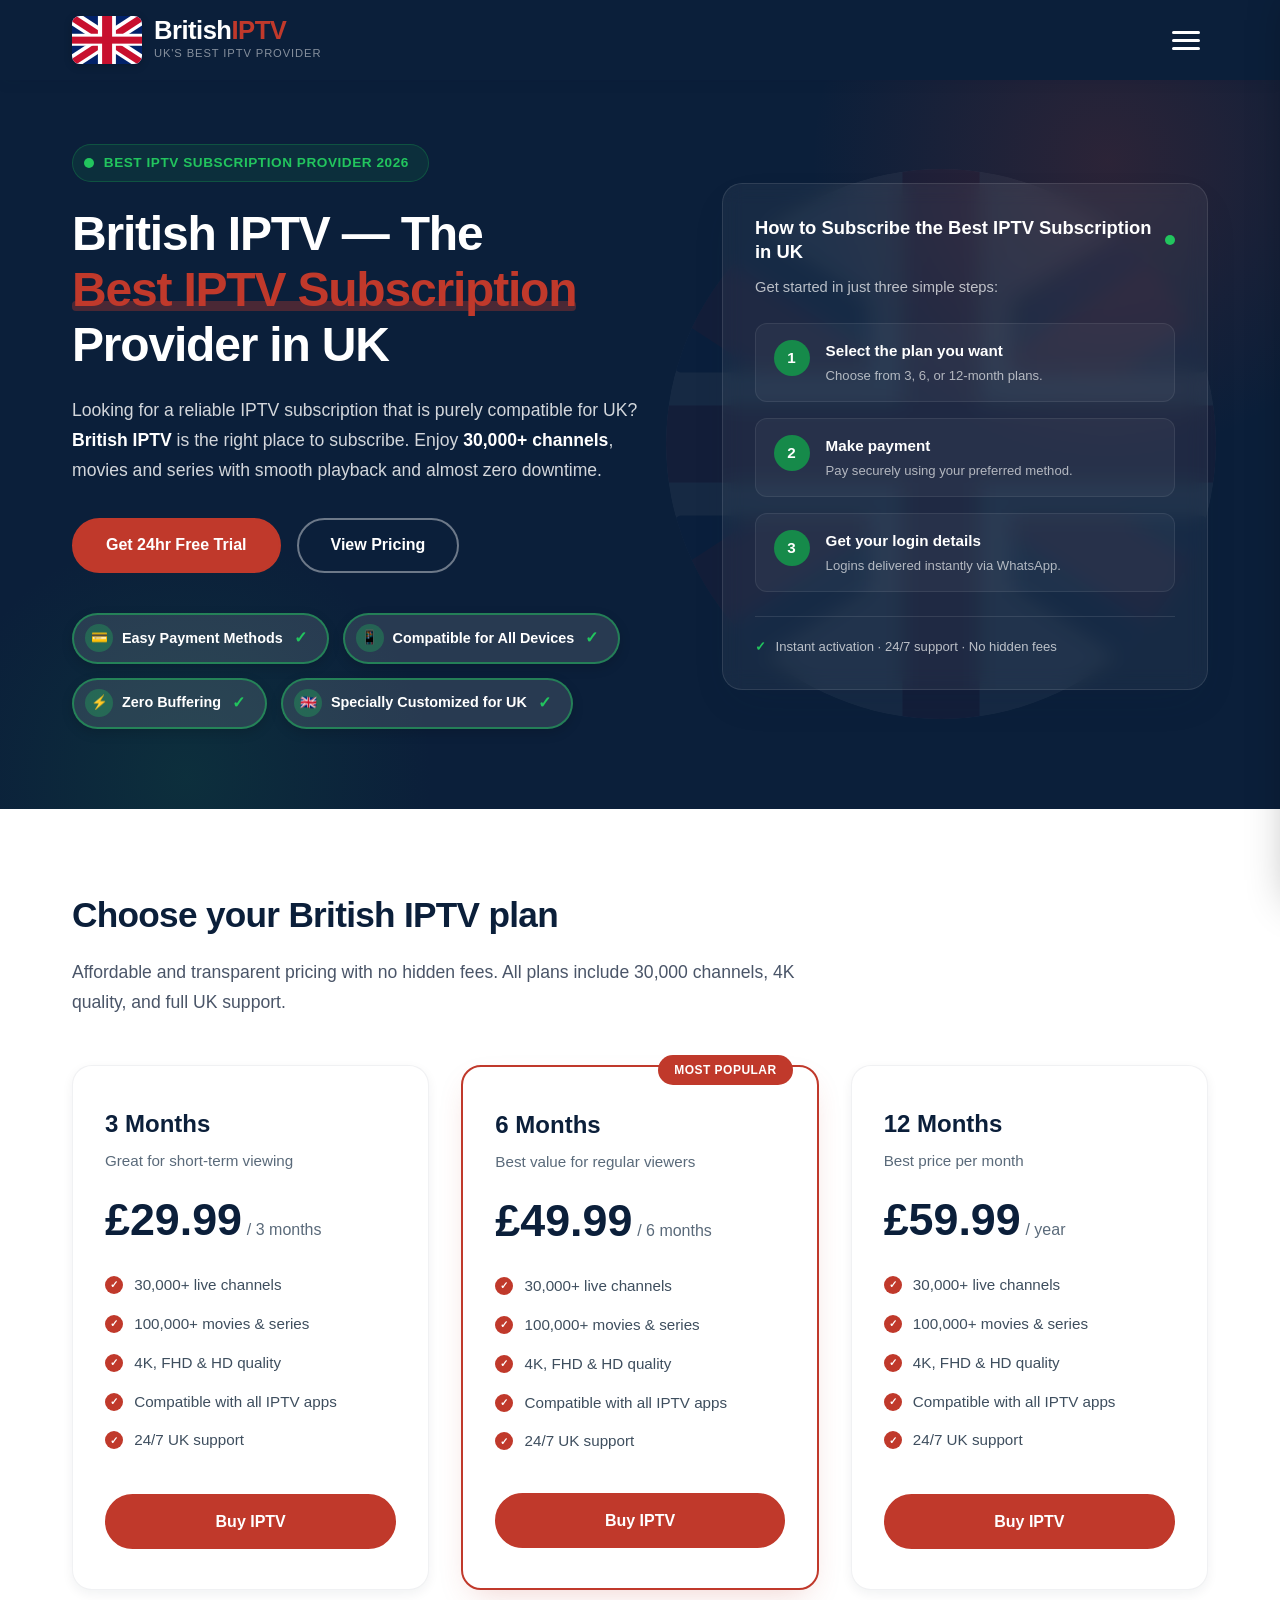
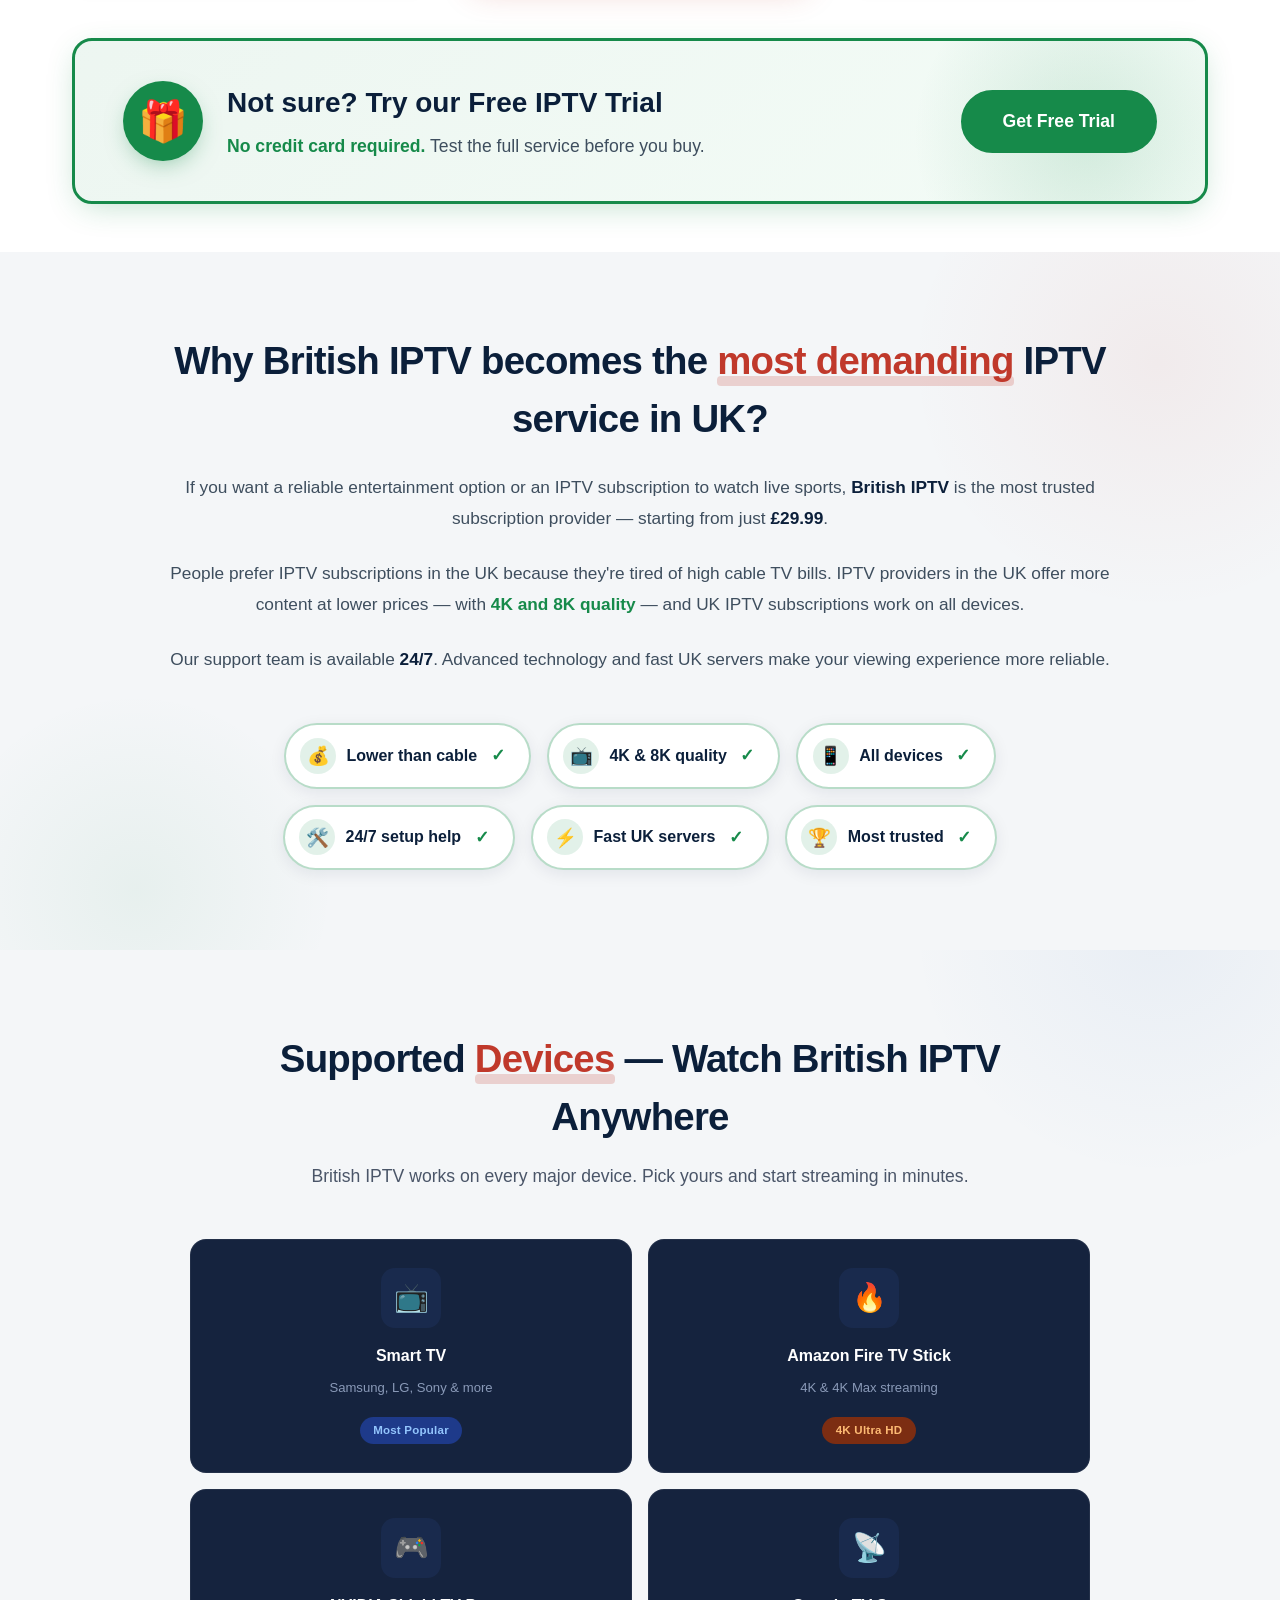
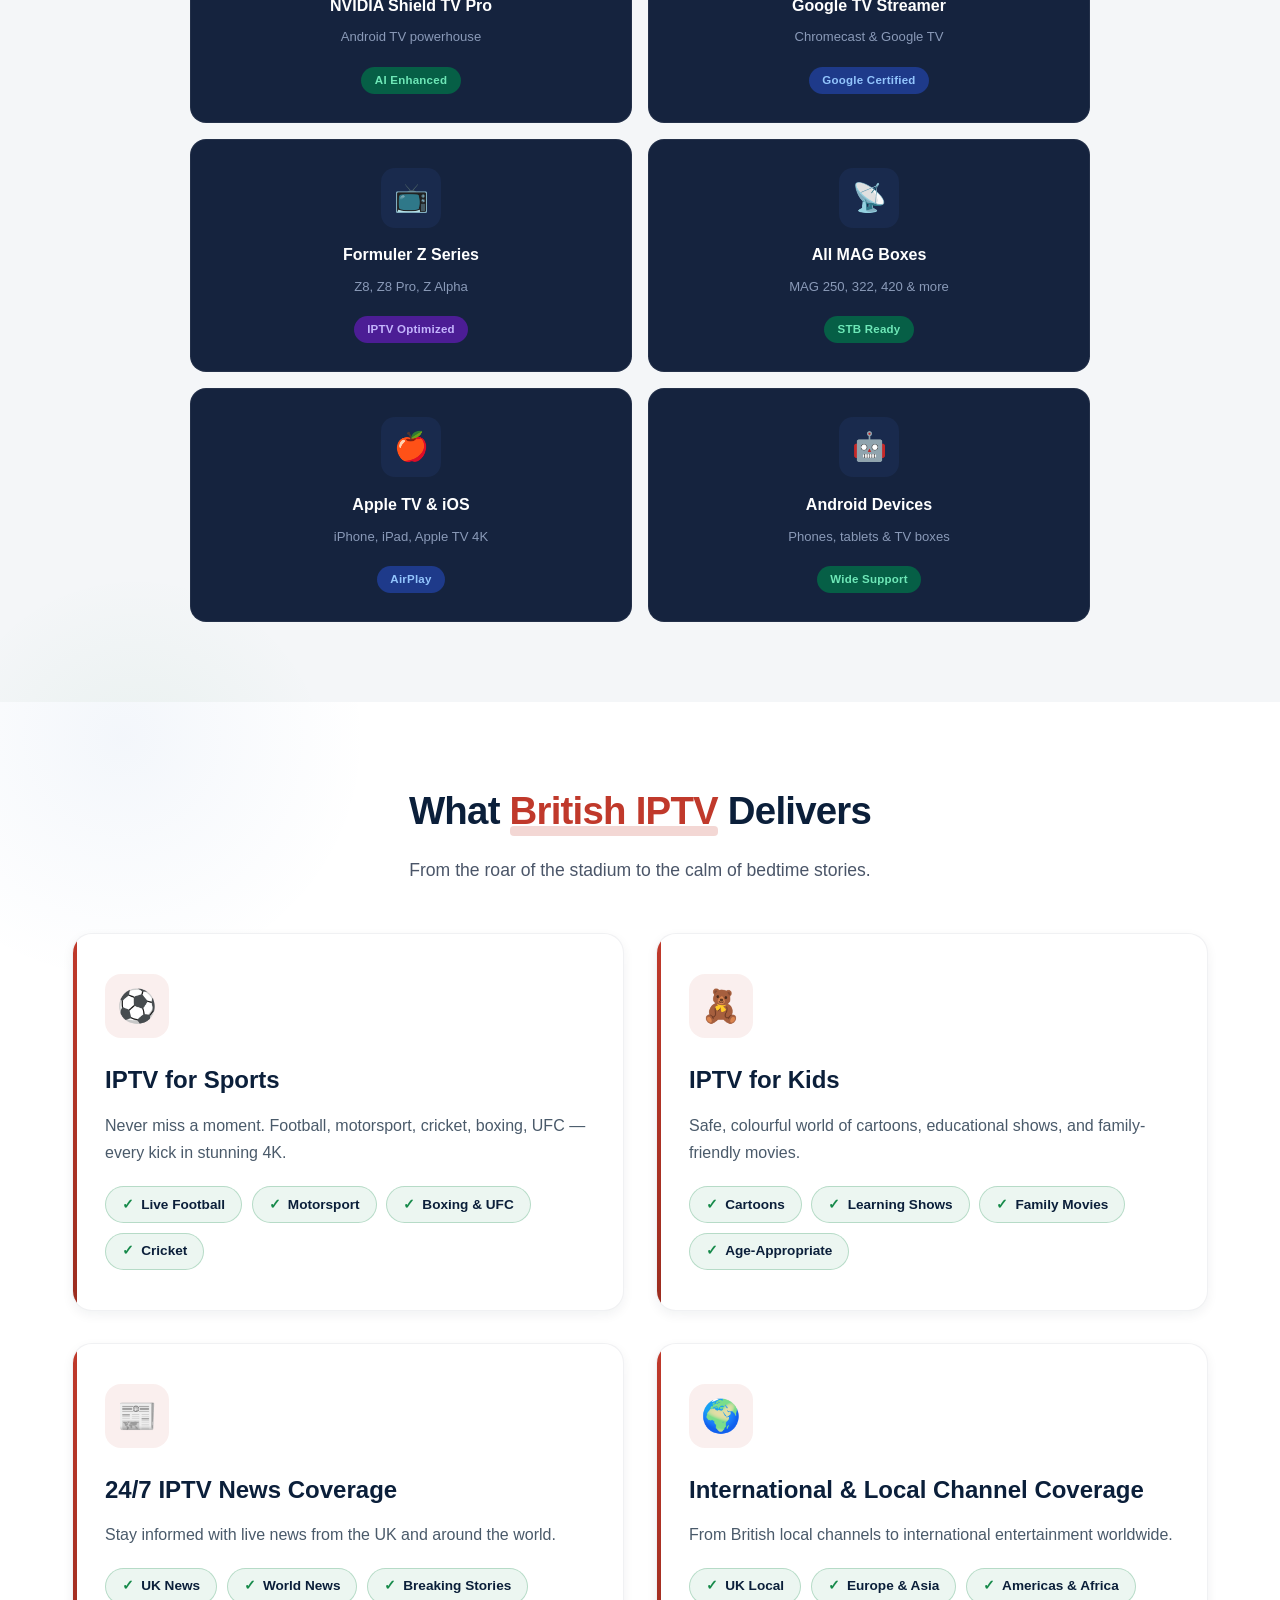
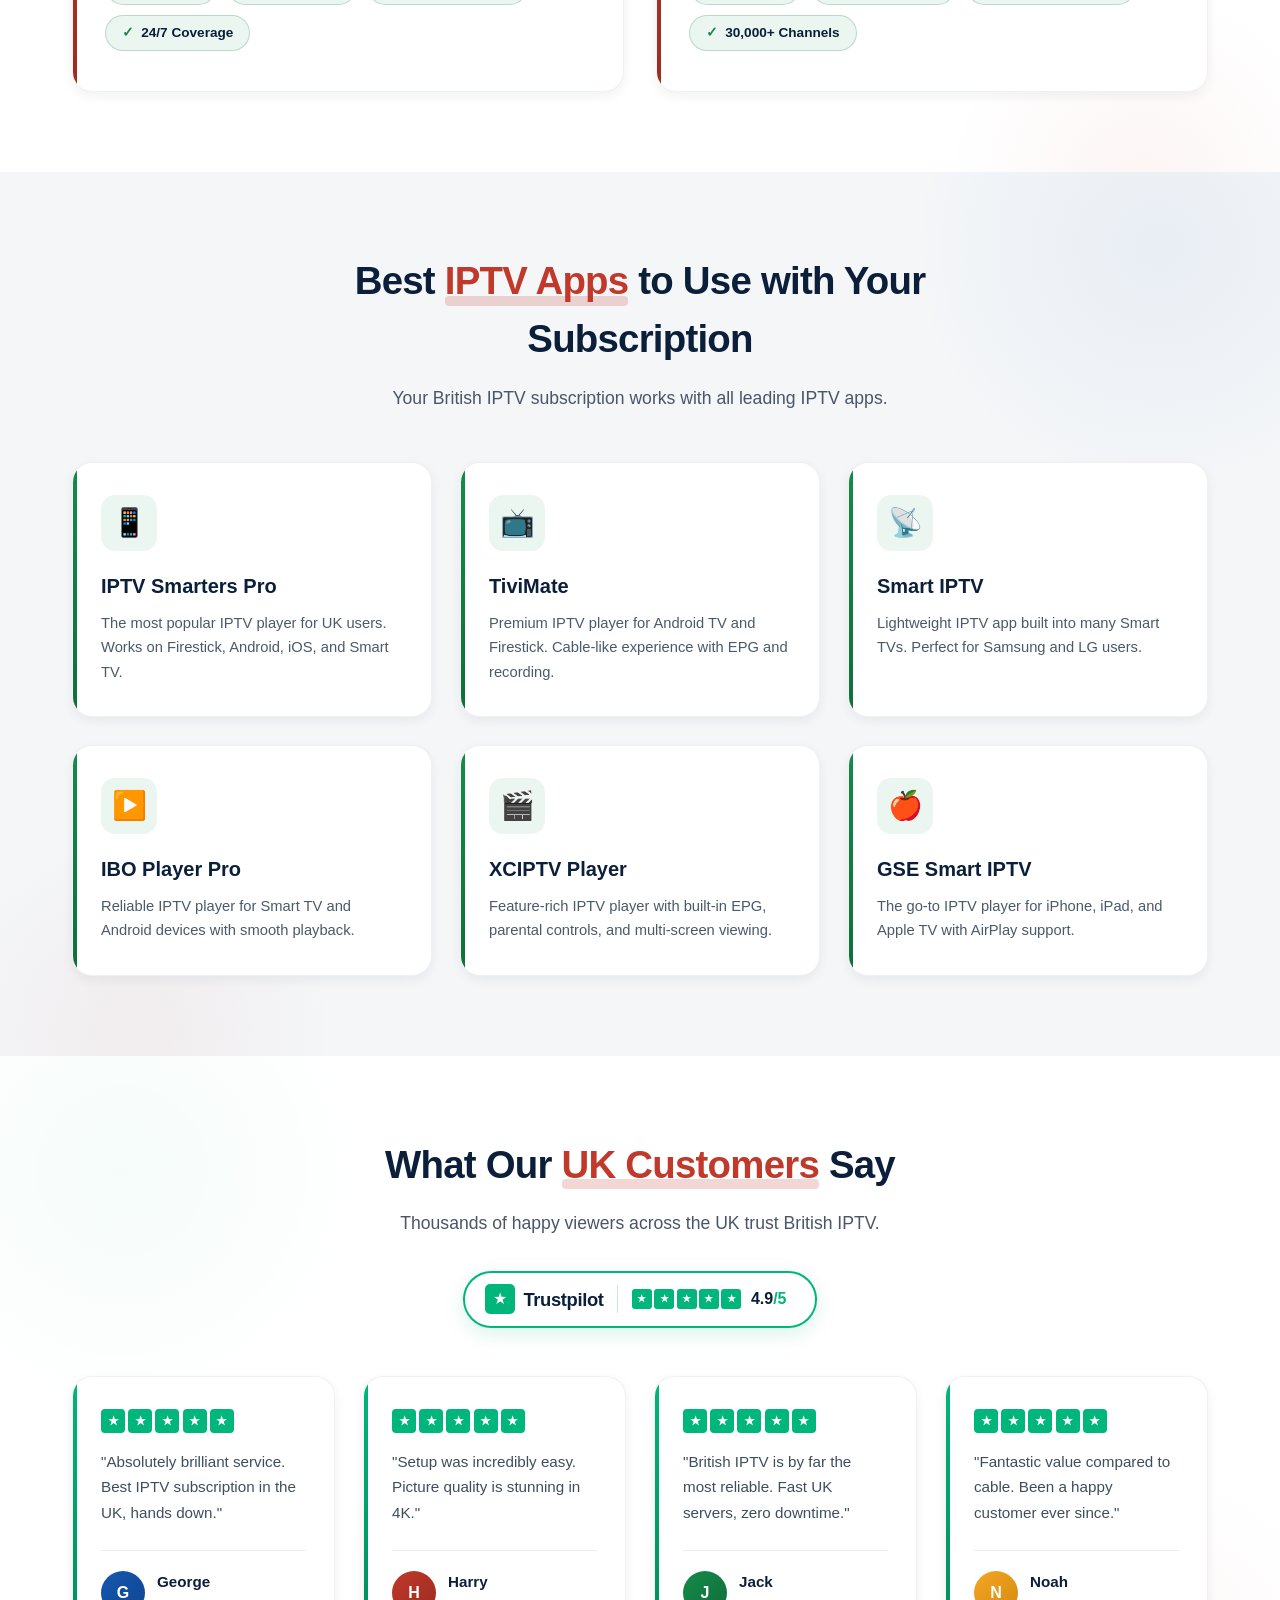
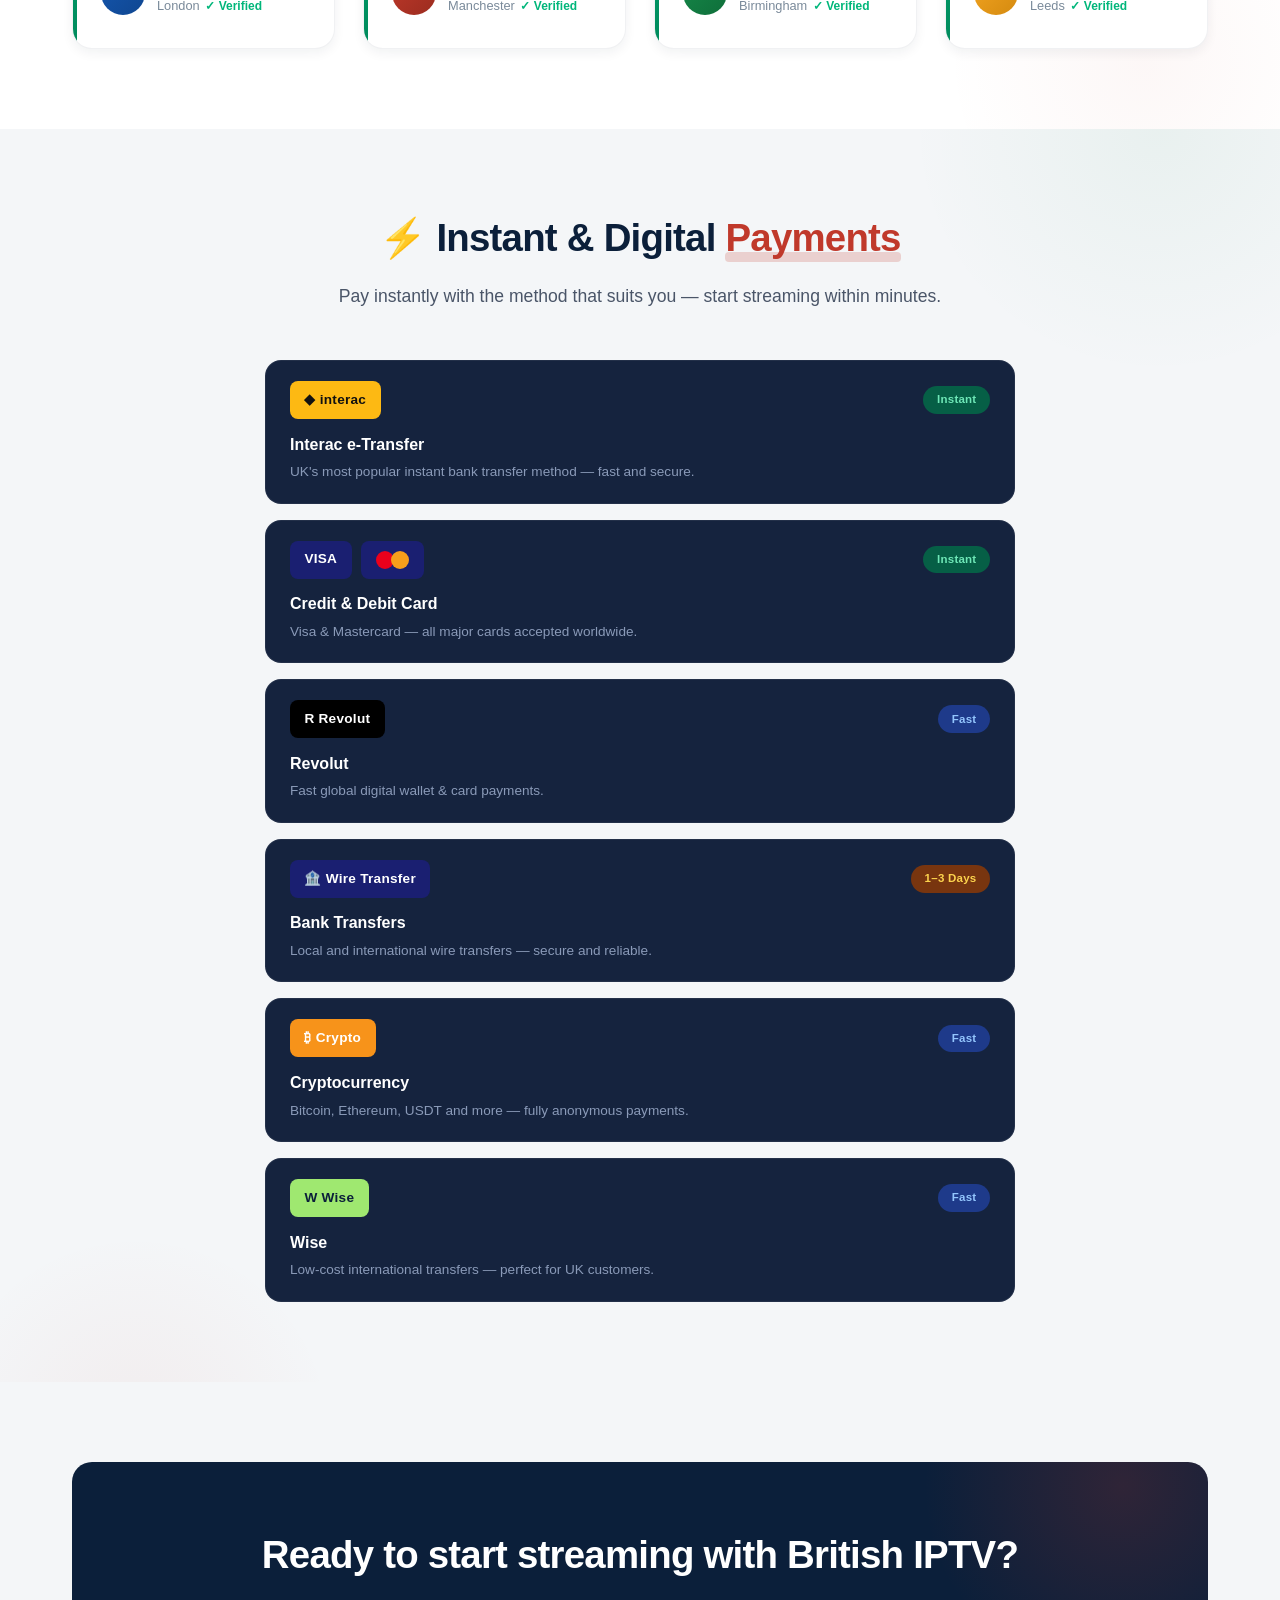
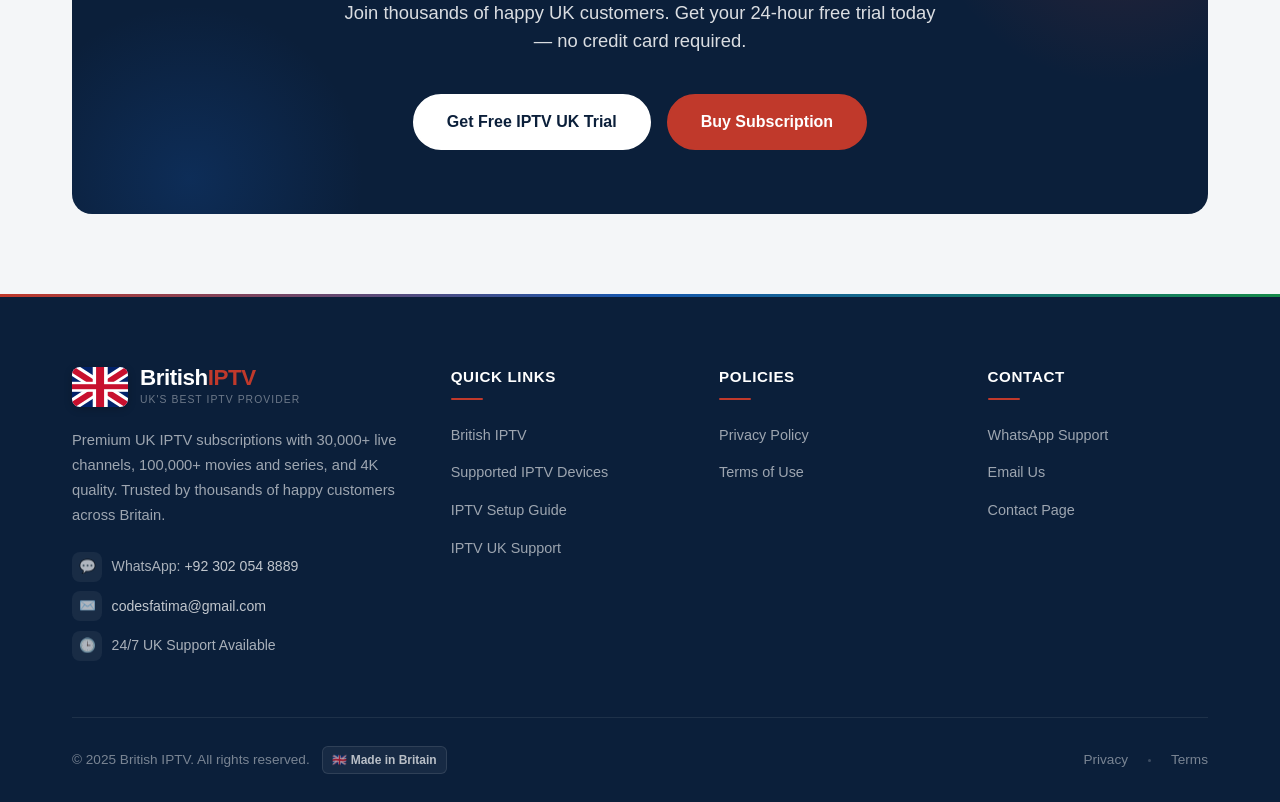
==== commit d77db10c: "Update index.html" ====
--- a/index.html
+++ b/index.html
@@ -10,6 +10,176 @@
   <link rel="preconnect" href="https://fonts.gstatic.com" crossorigin>
   <link href="https://fonts.googleapis.com/css2?family=Inter:opsz,wght@14..32,400;14..32,500;14..32,600;14..32,700;14..32,800&display=swap" rel="stylesheet">
   <link rel="stylesheet" href="styles.css">
+  <style>
+    /* ===== NEW DEVICES GRID STYLE ===== */
+    .devices-grid-new {
+      display: grid;
+      grid-template-columns: repeat(2, 1fr);
+      gap: 1rem;
+      position: relative;
+      z-index: 2;
+      max-width: 900px;
+      margin: 0 auto;
+    }
+
+    .device-new-card {
+      background-color: #15233E;
+      border: 1px solid rgba(255,255,255,0.06);
+      border-radius: 16px;
+      padding: 1.75rem 1rem;
+      text-align: center;
+      transition: all 0.25s ease;
+      display: flex;
+      flex-direction: column;
+      align-items: center;
+      gap: 0.75rem;
+    }
+
+    .device-new-card:hover {
+      transform: translateY(-4px);
+      border-color: rgba(79,131,255,0.3);
+      box-shadow: 0 12px 32px -12px rgba(79,131,255,0.4);
+    }
+
+    .device-new-icon {
+      width: 60px;
+      height: 60px;
+      background-color: rgba(79,131,255,0.08);
+      border-radius: 14px;
+      display: flex;
+      align-items: center;
+      justify-content: center;
+      font-size: 1.75rem;
+      margin-bottom: 0.35rem;
+    }
+
+    .device-new-card h3 {
+      font-size: 1rem;
+      font-weight: 700;
+      color: #FFFFFF;
+      margin: 0;
+      line-height: 1.3;
+    }
+
+    .device-new-card .device-sub {
+      font-size: 0.82rem;
+      color: #8A9AB8;
+      line-height: 1.4;
+      margin: 0;
+    }
+
+    .device-new-badge {
+      display: inline-block;
+      padding: 0.3rem 0.85rem;
+      border-radius: 20px;
+      font-size: 0.72rem;
+      font-weight: 700;
+      letter-spacing: 0.02em;
+      margin-top: 0.5rem;
+    }
+
+    .badge-blue { background-color: #1E3A8A; color: #93C5FD; }
+    .badge-orange { background-color: #7C2D12; color: #FDBA74; }
+    .badge-green { background-color: #065F46; color: #6EE7B7; }
+    .badge-purple { background-color: #4C1D95; color: #C4B5FD; }
+
+    /* ===== NEW PAYMENT STYLE ===== */
+    .payment-stack {
+      display: flex;
+      flex-direction: column;
+      gap: 1rem;
+      max-width: 750px;
+      margin: 0 auto;
+      position: relative;
+      z-index: 2;
+    }
+
+    .payment-stack-card {
+      background-color: #15233E;
+      border: 1px solid rgba(255,255,255,0.06);
+      border-radius: 16px;
+      padding: 1.25rem 1.5rem;
+      transition: all 0.25s ease;
+    }
+
+    .payment-stack-card:hover {
+      border-color: rgba(79,131,255,0.3);
+      transform: translateY(-2px);
+      box-shadow: 0 12px 28px -10px rgba(79,131,255,0.35);
+    }
+
+    .payment-stack-top {
+      display: flex;
+      align-items: center;
+      justify-content: space-between;
+      margin-bottom: 0.85rem;
+      gap: 1rem;
+      flex-wrap: wrap;
+    }
+
+    .payment-stack-logos {
+      display: flex;
+      gap: 0.6rem;
+      align-items: center;
+    }
+
+    .payment-logo-box {
+      height: 38px;
+      padding: 0 0.9rem;
+      border-radius: 8px;
+      display: flex;
+      align-items: center;
+      justify-content: center;
+      font-weight: 800;
+      font-size: 0.85rem;
+      color: #FFFFFF;
+      letter-spacing: 0.02em;
+    }
+
+    .paylogo-interac { background-color: #FDB913; color: #111111; }
+    .paylogo-visa { background-color: #1A1F71; }
+    .paylogo-mc { background-color: #1A1F71; gap: 0.35rem; }
+    .paylogo-mc-dot { width: 18px; height: 18px; border-radius: 50%; display: inline-block; }
+    .paylogo-mc-dot.red { background-color: #EB001B; }
+    .paylogo-mc-dot.orange { background-color: #F79E1B; margin-left: -8px; }
+    .paylogo-revolut { background-color: #000000; }
+
+    .payment-stack-badge {
+      padding: 0.32rem 0.85rem;
+      border-radius: 20px;
+      font-size: 0.72rem;
+      font-weight: 700;
+      letter-spacing: 0.02em;
+      white-space: nowrap;
+    }
+
+    .pay-badge-instant { background-color: #065F46; color: #6EE7B7; }
+    .pay-badge-fast { background-color: #1E3A8A; color: #93C5FD; }
+    .pay-badge-days { background-color: #78350F; color: #FCD34D; }
+
+    .payment-stack-card h4 {
+      font-size: 1rem;
+      font-weight: 700;
+      color: #FFFFFF;
+      margin: 0 0 0.35rem 0;
+    }
+
+    .payment-stack-card p {
+      font-size: 0.85rem;
+      color: #8A9AB8;
+      margin: 0;
+      line-height: 1.5;
+    }
+
+    @media (max-width: 600px) {
+      .devices-grid-new { gap: 0.75rem; }
+      .device-new-card { padding: 1.25rem 0.75rem; }
+      .device-new-icon { width: 50px; height: 50px; font-size: 1.5rem; }
+      .device-new-card h3 { font-size: 0.9rem; }
+      .device-new-card .device-sub { font-size: 0.75rem; }
+      .payment-stack-card { padding: 1rem 1.1rem; }
+    }
+  </style>
 </head>
 <body>
   <header class="site-header">
@@ -127,27 +297,70 @@
       </div>
     </section>
 
+    <!-- ===== NEW DEVICES SECTION (matching your screenshot style) ===== -->
     <section class="devices">
       <div class="container">
-        <div class="devices-header"><h2>Works on <span class="accent-red">All Your Devices</span></h2><p>British IPTV is fully compatible with every major device.</p></div>
-        <div class="device-badges">
-          <div class="device-badge"><span class="device-icon">🔥</span> Amazon Fire TV Stick <span class="device-check">✓</span></div>
-          <div class="device-badge"><span class="device-icon">📺</span> Samsung Smart TV <span class="device-check">✓</span></div>
-          <div class="device-badge"><span class="device-icon">📺</span> LG Smart TV <span class="device-check">✓</span></div>
-          <div class="device-badge"><span class="device-icon">🤖</span> Android TV <span class="device-check">✓</span></div>
-          <div class="device-badge"><span class="device-icon">📱</span> Google TV <span class="device-check">✓</span></div>
-          <div class="device-badge"><span class="device-icon">📡</span> Formuler Z11 Pro <span class="device-check">✓</span></div>
-          <div class="device-badge"><span class="device-icon">📺</span> Sony Smart TV <span class="device-check">✓</span></div>
-          <div class="device-badge"><span class="device-icon">📺</span> Hisense Smart TV <span class="device-check">✓</span></div>
-          <div class="device-badge"><span class="device-icon">📺</span> TCL Smart TV <span class="device-check">✓</span></div>
-          <div class="device-badge"><span class="device-icon">🍎</span> Apple TV <span class="device-check">✓</span></div>
-          <div class="device-badge"><span class="device-icon">📱</span> iPhone <span class="device-check">✓</span></div>
-          <div class="device-badge"><span class="device-icon">📱</span> iPad <span class="device-check">✓</span></div>
-          <div class="device-badge"><span class="device-icon">📱</span> Android Phone <span class="device-check">✓</span></div>
-          <div class="device-badge"><span class="device-icon">📱</span> Android Tablet <span class="device-check">✓</span></div>
-          <div class="device-badge"><span class="device-icon">💻</span> Windows PC <span class="device-check">✓</span></div>
-          <div class="device-badge"><span class="device-icon">💻</span> MacBook <span class="device-check">✓</span></div>
-          <div class="device-badge"><span class="device-icon">📺</span> Roku <span class="device-check">✓</span></div>
+        <div class="devices-header">
+          <h2>Supported <span class="accent-red">Devices</span> — Watch British IPTV Anywhere</h2>
+          <p>British IPTV works on every major device. Pick yours and start streaming in minutes.</p>
+        </div>
+
+        <div class="devices-grid-new">
+          <div class="device-new-card">
+            <div class="device-new-icon">📺</div>
+            <h3>Smart TV</h3>
+            <p class="device-sub">Samsung, LG, Sony &amp; more</p>
+            <span class="device-new-badge badge-blue">Most Popular</span>
+          </div>
+
+          <div class="device-new-card">
+            <div class="device-new-icon">🔥</div>
+            <h3>Amazon Fire TV Stick</h3>
+            <p class="device-sub">4K &amp; 4K Max streaming</p>
+            <span class="device-new-badge badge-orange">4K Ultra HD</span>
+          </div>
+
+          <div class="device-new-card">
+            <div class="device-new-icon">🎮</div>
+            <h3>NVIDIA Shield TV Pro</h3>
+            <p class="device-sub">Android TV powerhouse</p>
+            <span class="device-new-badge badge-green">AI Enhanced</span>
+          </div>
+
+          <div class="device-new-card">
+            <div class="device-new-icon">📡</div>
+            <h3>Google TV Streamer</h3>
+            <p class="device-sub">Chromecast &amp; Google TV</p>
+            <span class="device-new-badge badge-blue">Google Certified</span>
+          </div>
+
+          <div class="device-new-card">
+            <div class="device-new-icon">📺</div>
+            <h3>Formuler Z Series</h3>
+            <p class="device-sub">Z8, Z8 Pro, Z Alpha</p>
+            <span class="device-new-badge badge-purple">IPTV Optimized</span>
+          </div>
+
+          <div class="device-new-card">
+            <div class="device-new-icon">📡</div>
+            <h3>All MAG Boxes</h3>
+            <p class="device-sub">MAG 250, 322, 420 &amp; more</p>
+            <span class="device-new-badge badge-green">STB Ready</span>
+          </div>
+
+          <div class="device-new-card">
+            <div class="device-new-icon">🍎</div>
+            <h3>Apple TV &amp; iOS</h3>
+            <p class="device-sub">iPhone, iPad, Apple TV 4K</p>
+            <span class="device-new-badge badge-blue">AirPlay</span>
+          </div>
+
+          <div class="device-new-card">
+            <div class="device-new-icon">🤖</div>
+            <h3>Android Devices</h3>
+            <p class="device-sub">Phones, tablets &amp; TV boxes</p>
+            <span class="device-new-badge badge-green">Wide Support</span>
+          </div>
         </div>
       </div>
     </section>
@@ -197,17 +410,91 @@
       </div>
     </section>
 
+    <!-- ===== NEW PAYMENT METHODS SECTION (matching your screenshot style) ===== -->
     <section class="payment-section">
       <div class="container">
-        <div class="payment-header"><h2>Secure <span class="accent-red">Payment Methods</span></h2><p>All transactions are encrypted and 100% secure.</p></div>
-        <div class="payment-grid">
-          <div class="payment-card"><div class="payment-icon remitly">R</div><span>Remitly</span></div>
-          <div class="payment-card"><div class="payment-icon crypto">₿</div><span>Cryptocurrency</span></div>
-          <div class="payment-card"><div class="payment-icon revolut">Re</div><span>Revolut</span></div>
-          <div class="payment-card"><div class="payment-icon bank">🏦</div><span>Local Bank Transfer</span></div>
-          <div class="payment-card"><div class="payment-icon wise">W</div><span>Wise</span></div>
-        </div>
-        <div class="payment-secure-note"><span class="lock-icon">🔒</span><span>All payments are encrypted and processed securely</span></div>
+        <div class="payment-header">
+          <h2>⚡ Instant &amp; Digital <span class="accent-red">Payments</span></h2>
+          <p>Pay instantly with the method that suits you — start streaming within minutes.</p>
+        </div>
+
+        <div class="payment-stack">
+          <!-- Interac -->
+          <div class="payment-stack-card">
+            <div class="payment-stack-top">
+              <div class="payment-stack-logos">
+                <div class="payment-logo-box paylogo-interac">◆ interac</div>
+              </div>
+              <span class="payment-stack-badge pay-badge-instant">Instant</span>
+            </div>
+            <h4>Interac e-Transfer</h4>
+            <p>UK's most popular instant bank transfer method — fast and secure.</p>
+          </div>
+
+          <!-- Credit / Debit Card -->
+          <div class="payment-stack-card">
+            <div class="payment-stack-top">
+              <div class="payment-stack-logos">
+                <div class="payment-logo-box paylogo-visa">VISA</div>
+                <div class="payment-logo-box paylogo-mc">
+                  <span class="paylogo-mc-dot red"></span>
+                  <span class="paylogo-mc-dot orange"></span>
+                </div>
+              </div>
+              <span class="payment-stack-badge pay-badge-instant">Instant</span>
+            </div>
+            <h4>Credit &amp; Debit Card</h4>
+            <p>Visa &amp; Mastercard — all major cards accepted worldwide.</p>
+          </div>
+
+          <!-- Revolut -->
+          <div class="payment-stack-card">
+            <div class="payment-stack-top">
+              <div class="payment-stack-logos">
+                <div class="payment-logo-box paylogo-revolut">R Revolut</div>
+              </div>
+              <span class="payment-stack-badge pay-badge-fast">Fast</span>
+            </div>
+            <h4>Revolut</h4>
+            <p>Fast global digital wallet &amp; card payments.</p>
+          </div>
+
+          <!-- Bank Transfer -->
+          <div class="payment-stack-card">
+            <div class="payment-stack-top">
+              <div class="payment-stack-logos">
+                <div class="payment-logo-box paylogo-visa">🏦 Wire Transfer</div>
+              </div>
+              <span class="payment-stack-badge pay-badge-days">1–3 Days</span>
+            </div>
+            <h4>Bank Transfers</h4>
+            <p>Local and international wire transfers — secure and reliable.</p>
+          </div>
+
+          <!-- Cryptocurrency -->
+          <div class="payment-stack-card">
+            <div class="payment-stack-top">
+              <div class="payment-stack-logos">
+                <div class="payment-logo-box paylogo-interac" style="background-color: #F7931A; color:#fff;">₿ Crypto</div>
+              </div>
+              <span class="payment-stack-badge pay-badge-fast">Fast</span>
+            </div>
+            <h4>Cryptocurrency</h4>
+            <p>Bitcoin, Ethereum, USDT and more — fully anonymous payments.</p>
+          </div>
+
+          <!-- Wise -->
+          <div class="payment-stack-card">
+            <div class="payment-stack-top">
+              <div class="payment-stack-logos">
+                <div class="payment-logo-box paylogo-revolut" style="background-color:#9FE870; color:#0B1F3A;">W Wise</div>
+              </div>
+              <span class="payment-stack-badge pay-badge-fast">Fast</span>
+            </div>
+            <h4>Wise</h4>
+            <p>Low-cost international transfers — perfect for UK customers.</p>
+          </div>
+        </div>
       </div>
     </section>
 
@@ -248,3 +535,4 @@
   <script src="script.js"></script>
 </body>
 </html>
+  
--- a/styles.css
+++ b/styles.css
@@ -1,10 +1,6 @@
 /* ============================================================
    BRITISH IPTV — MASTER STYLESHEET
-   Used by: index.html, devices.html, setup.html, faq.html,
-            contact.html, privacy.html, terms.html
    ============================================================ */
-
-/* ----- CSS Reset & Base ----- */
 * { margin: 0; padding: 0; box-sizing: border-box; }
 :root {
   --navy-blue: #0B1F3A; --navy-light: #13294B; --royal-blue: #1557B0;
@@ -29,8 +25,6 @@
 .btn-green:hover { background-color: #0f6e3a; border-color: #0f6e3a; transform: translateY(-2px); box-shadow: 0 12px 20px -8px rgba(22,138,74,0.4); }
 .btn-light { background-color: var(--white); color: var(--navy-blue); border-color: var(--white); }
 .btn-light:hover { background-color: #f0f4fa; border-color: #f0f4fa; transform: translateY(-2px); }
-
-/* UK FLAG LOGO */
 .logo-mark { width: 70px; height: 48px; border-radius: 8px; overflow: hidden; display: flex; align-items: center; justify-content: center; flex-shrink: 0; box-shadow: 0 2px 8px rgba(0,0,0,0.2); position: relative; background-color: var(--uk-blue); }
 .uk-flag { width: 100%; height: 100%; position: relative; background: var(--uk-blue); overflow: hidden; }
 .uk-flag::before { content: ''; position: absolute; top: 50%; left: 50%; width: 160%; height: 30%; background: var(--white); transform: translate(-50%,-50%) rotate(33deg); }
@@ -43,8 +37,6 @@
 .uk-flag .red-cross-v, .uk-flag .red-cross-h { position: absolute; background: var(--uk-red); z-index: 4; }
 .uk-flag .red-cross-v { top: 0; left: 50%; width: 14%; height: 100%; transform: translateX(-50%); }
 .uk-flag .red-cross-h { top: 50%; left: 0; width: 100%; height: 14%; transform: translateY(-50%); }
-
-/* HEADER */
 .site-header { background-color: var(--navy-blue); padding: 1rem 0; position: sticky; top: 0; z-index: 1000; box-shadow: var(--shadow-sm); }
 .header-inner { display: flex; align-items: center; justify-content: space-between; }
 .logo { display: flex; align-items: center; gap: 0.75rem; cursor: pointer; text-decoration: none; }
@@ -56,8 +48,6 @@
 .menu-toggle.active span:nth-child(1) { transform: translateY(8px) rotate(45deg); }
 .menu-toggle.active span:nth-child(2) { opacity: 0; }
 .menu-toggle.active span:nth-child(3) { transform: translateY(-8px) rotate(-45deg); }
-
-/* SLIDE NAV */
 .nav-overlay { position: fixed; top: 0; left: 0; width: 100%; height: 100%; background-color: rgba(11,31,58,0.6); backdrop-filter: blur(4px); opacity: 0; visibility: hidden; transition: all 0.35s ease; z-index: 1050; }
 .nav-overlay.active { opacity: 1; visibility: visible; }
 .slide-nav { position: fixed; top: 0; right: -420px; width: 400px; max-width: 85vw; height: 100%; background-color: var(--navy-blue); z-index: 1100; transition: right 0.4s cubic-bezier(0.25,0.46,0.45,0.94); display: flex; flex-direction: column; box-shadow: -10px 0 40px rgba(0,0,0,0.3); overflow-y: auto; }
@@ -78,8 +68,6 @@
 .slide-nav-footer .btn { width: 100%; text-align: center; margin-bottom: 0.75rem; }
 .slide-nav-footer .contact-info { font-size: 0.85rem; color: rgba(255,255,255,0.55); text-align: center; line-height: 1.6; }
 .slide-nav-footer .contact-info a { color: var(--green-light); text-decoration: none; font-weight: 600; }
-
-/* PAGE HERO */
 .page-hero { background-color: var(--navy-blue); padding: 4rem 0 4.5rem 0; position: relative; overflow: hidden; color: var(--white); text-align: center; }
 .page-hero::before { content: ''; position: absolute; top: -30%; right: -10%; width: 600px; height: 600px; background: radial-gradient(circle, rgba(192,57,43,0.18) 0%, transparent 70%); border-radius: 50%; pointer-events: none; }
 .page-hero::after { content: ''; position: absolute; bottom: -30%; left: -5%; width: 500px; height: 500px; background: radial-gradient(circle, rgba(22,138,74,0.15) 0%, transparent 70%); border-radius: 50%; pointer-events: none; }
@@ -91,8 +79,6 @@
 .page-hero p { font-size: 1.15rem; color: rgba(255,255,255,0.82); line-height: 1.7; max-width: 700px; margin: 0 auto; }
 .page-hero p strong { color: var(--white); font-weight: 600; }
 .page-hero p .highlight-green { color: var(--green-light); font-weight: 600; }
-
-/* HOME: HERO */
 .hero { background-color: var(--navy-blue); padding: 4rem 0 5rem 0; position: relative; overflow: hidden; color: var(--white); }
 .hero::before { content: ''; position: absolute; top: -30%; right: -10%; width: 600px; height: 600px; background: radial-gradient(circle, rgba(192,57,43,0.18) 0%, transparent 70%); border-radius: 50%; pointer-events: none; }
 .hero::after { content: ''; position: absolute; bottom: -30%; left: -5%; width: 500px; height: 500px; background: radial-gradient(circle, rgba(22,138,74,0.15) 0%, transparent 70%); border-radius: 50%; pointer-events: none; }
@@ -123,8 +109,6 @@
 .trust-pill:hover { background-color: rgba(34,197,94,0.2); border-color: var(--green-light); transform: translateY(-3px); box-shadow: 0 8px 20px rgba(34,197,94,0.25); }
 .trust-pill .pill-icon { width: 28px; height: 28px; background-color: rgba(34,197,94,0.3); border-radius: 50%; display: flex; align-items: center; justify-content: center; font-size: 0.85rem; flex-shrink: 0; }
 .trust-pill .pill-check { color: var(--green-light); font-weight: 800; font-size: 1rem; margin-left: 0.15rem; }
-
-/* Subscribe card */
 .subscribe-card { background-color: rgba(255,255,255,0.05); border: 1px solid rgba(255,255,255,0.1); border-radius: var(--radius-lg); padding: 2rem; backdrop-filter: blur(10px); box-shadow: var(--shadow-lg); position: relative; z-index: 3; }
 .subscribe-card-header { display: flex; align-items: center; justify-content: space-between; margin-bottom: 0.75rem; }
 .subscribe-card-header h3 { font-size: 1.15rem; font-weight: 700; color: var(--white); line-height: 1.3; }
@@ -139,8 +123,6 @@
 .step-content p { font-size: 0.82rem; color: rgba(255,255,255,0.65); margin: 0; line-height: 1.45; }
 .subscribe-card-footer { margin-top: 1.5rem; padding-top: 1.25rem; border-top: 1px solid rgba(255,255,255,0.1); display: flex; align-items: center; gap: 0.6rem; font-size: 0.82rem; color: rgba(255,255,255,0.7); }
 .subscribe-card-footer .check-icon { color: var(--green-light); font-weight: 700; }
-
-/* PRICING */
 .pricing { padding: 5rem 0 3rem 0; background-color: var(--white); }
 .pricing-grid { display: grid; grid-template-columns: repeat(3,1fr); gap: 2rem; margin-top: 1rem; }
 .pricing-card { background-color: var(--white); border-radius: var(--radius-lg); padding: 2.5rem 2rem; box-shadow: var(--shadow-sm); border: 1px solid rgba(11,31,58,0.06); transition: all 0.25s ease; position: relative; display: flex; flex-direction: column; }
@@ -156,8 +138,6 @@
 .pricing-features li { display: flex; align-items: flex-start; gap: 0.7rem; padding: 0.5rem 0; font-size: 0.95rem; color: #3e4e5e; line-height: 1.5; }
 .pricing-features li::before { content: "✓"; display: inline-flex; align-items: center; justify-content: center; width: 18px; height: 18px; background-color: var(--red); color: var(--white); border-radius: 50%; font-size: 0.65rem; font-weight: 700; flex-shrink: 0; margin-top: 2px; }
 .pricing-card .btn { width: 100%; text-align: center; }
-
-/* Free trial */
 .free-trial-badge { background: linear-gradient(135deg, rgba(22,138,74,0.08) 0%, rgba(34,197,94,0.05) 100%); border: 3px solid var(--green); border-radius: var(--radius-lg); padding: 2.5rem 3rem; margin-top: 3rem; display: flex; align-items: center; justify-content: space-between; gap: 2rem; flex-wrap: wrap; position: relative; overflow: hidden; box-shadow: 0 8px 32px -8px rgba(22,138,74,0.3); }
 .free-trial-badge::before { content: ''; position: absolute; top: -50%; right: -5%; width: 350px; height: 350px; background: radial-gradient(circle, rgba(22,138,74,0.15) 0%, transparent 70%); border-radius: 50%; }
 .free-trial-content { display: flex; align-items: center; gap: 1.5rem; position: relative; z-index: 2; }
@@ -168,8 +148,6 @@
 .free-trial-text p strong { color: var(--green); font-weight: 700; }
 .free-trial-badge .btn { position: relative; z-index: 2; white-space: nowrap; padding: 1rem 2.5rem; font-size: 1.1rem; background-color: var(--green); border-color: var(--green); }
 .free-trial-badge .btn:hover { background-color: #0f6e3a; border-color: #0f6e3a; }
-
-/* WHY BRITISH */
 .why-british { padding: 5rem 0; background-color: var(--light-grey); position: relative; overflow: hidden; }
 .why-british::before { content: ''; position: absolute; top: -20%; right: -10%; width: 500px; height: 500px; background: radial-gradient(circle, rgba(192,57,43,0.06) 0%, transparent 70%); border-radius: 50%; }
 .why-british::after { content: ''; position: absolute; bottom: -20%; left: -5%; width: 400px; height: 400px; background: radial-gradient(circle, rgba(22,138,74,0.06) 0%, transparent 70%); border-radius: 50%; }
@@ -185,8 +163,6 @@
 .why-pill:hover { background-color: rgba(22,138,74,0.06); border-color: var(--green); transform: translateY(-4px); box-shadow: 0 12px 28px rgba(22,138,74,0.15); }
 .why-pill .why-pill-icon { width: 36px; height: 36px; background-color: rgba(22,138,74,0.12); border-radius: 50%; display: flex; align-items: center; justify-content: center; font-size: 1.15rem; flex-shrink: 0; }
 .why-pill .why-pill-check { color: var(--green); font-weight: 800; font-size: 1.05rem; margin-left: 0.2rem; }
-
-/* DEVICES SECTION */
 .devices { padding: 5rem 0; background-color: var(--light-grey); position: relative; overflow: hidden; }
 .devices::before { content: ''; position: absolute; top: -20%; right: -10%; width: 500px; height: 500px; background: radial-gradient(circle, rgba(21,87,176,0.05) 0%, transparent 70%); border-radius: 50%; }
 .devices::after { content: ''; position: absolute; bottom: -20%; left: -5%; width: 400px; height: 400px; background: radial-gradient(circle, rgba(22,138,74,0.05) 0%, transparent 70%); border-radius: 50%; }
@@ -200,8 +176,6 @@
 .device-badge:hover { background-color: rgba(22,138,74,0.06); border-color: var(--green); transform: translateY(-4px); box-shadow: 0 12px 28px rgba(22,138,74,0.18); }
 .device-badge .device-icon { width: 36px; height: 36px; background-color: rgba(22,138,74,0.12); border-radius: 50%; display: flex; align-items: center; justify-content: center; font-size: 1.1rem; flex-shrink: 0; }
 .device-badge .device-check { color: var(--green); font-weight: 800; font-size: 1rem; margin-left: 0.15rem; }
-
-/* DELIVERS */
 .delivers { padding: 5rem 0; background-color: var(--white); position: relative; overflow: hidden; }
 .delivers::before { content: ''; position: absolute; top: -20%; left: -10%; width: 500px; height: 500px; background: radial-gradient(circle, rgba(21,87,176,0.05) 0%, transparent 70%); border-radius: 50%; }
 .delivers::after { content: ''; position: absolute; bottom: -20%; right: -5%; width: 400px; height: 400px; background: radial-gradient(circle, rgba(192,57,43,0.05) 0%, transparent 70%); border-radius: 50%; }
@@ -223,8 +197,6 @@
 .deliver-tag { display: inline-flex; align-items: center; gap: 0.45rem; background-color: rgba(22,138,74,0.08); border: 1.5px solid rgba(22,138,74,0.25); border-radius: 40px; padding: 0.45rem 1rem; font-size: 0.85rem; font-weight: 600; color: var(--navy-blue); transition: all 0.2s ease; }
 .deliver-tag:hover { background-color: rgba(22,138,74,0.15); border-color: var(--green); transform: translateY(-2px); }
 .deliver-tag .tag-check { color: var(--green); font-weight: 800; font-size: 0.85rem; }
-
-/* APPS */
 .apps { padding: 5rem 0; background-color: var(--light-grey); position: relative; overflow: hidden; }
 .apps::before { content: ''; position: absolute; top: -20%; right: -10%; width: 500px; height: 500px; background: radial-gradient(circle, rgba(21,87,176,0.05) 0%, transparent 70%); border-radius: 50%; }
 .apps::after { content: ''; position: absolute; bottom: -20%; left: -5%; width: 400px; height: 400px; background: radial-gradient(circle, rgba(192,57,43,0.05) 0%, transparent 70%); border-radius: 50%; }
@@ -242,8 +214,6 @@
 .app-card:hover .app-icon { background-color: rgba(22,138,74,0.15); transform: scale(1.08); }
 .app-card h3 { font-size: 1.25rem; font-weight: 700; color: var(--navy-blue); margin-bottom: 0.65rem; }
 .app-card p { font-size: 0.92rem; color: #4a5a6a; line-height: 1.65; margin-bottom: 0; flex-grow: 1; }
-
-/* TESTIMONIALS */
 .testimonials { padding: 5rem 0; background-color: var(--white); position: relative; overflow: hidden; }
 .testimonials::before { content: ''; position: absolute; top: -20%; left: -10%; width: 500px; height: 500px; background: radial-gradient(circle, rgba(0,182,122,0.04) 0%, transparent 70%); border-radius: 50%; }
 .testimonials::after { content: ''; position: absolute; bottom: -20%; right: -5%; width: 400px; height: 400px; background: radial-gradient(circle, rgba(192,57,43,0.04) 0%, transparent 70%); border-radius: 50%; }
@@ -280,8 +250,6 @@
 .testimonial-author-info h4 { font-size: 0.95rem; font-weight: 700; color: var(--navy-blue); margin-bottom: 0.15rem; }
 .testimonial-author-info p { font-size: 0.8rem; color: #7a8a9a; margin: 0; display: flex; align-items: center; gap: 0.35rem; }
 .testimonial-author-info p .verified-badge { display: inline-flex; align-items: center; gap: 0.2rem; color: var(--trustpilot-green); font-weight: 600; font-size: 0.75rem; }
-
-/* PAYMENT SECTION */
 .payment-section { padding: 5rem 0; background-color: var(--light-grey); position: relative; overflow: hidden; }
 .payment-section::before { content: ''; position: absolute; top: -20%; right: -10%; width: 500px; height: 500px; background: radial-gradient(circle, rgba(22,138,74,0.05) 0%, transparent 70%); border-radius: 50%; }
 .payment-section::after { content: ''; position: absolute; bottom: -20%; left: -5%; width: 400px; height: 400px; background: radial-gradient(circle, rgba(192,57,43,0.05) 0%, transparent 70%); border-radius: 50%; }
@@ -301,8 +269,6 @@
 .payment-card .payment-icon.wise { background: linear-gradient(135deg, #9FE870 0%, #6BCB3E 100%); color: #0B1F3A; }
 .payment-secure-note { display: flex; align-items: center; justify-content: center; gap: 0.5rem; margin-top: 2rem; font-size: 0.9rem; font-weight: 600; color: #4a5568; position: relative; z-index: 2; }
 .payment-secure-note .lock-icon { color: var(--green); font-size: 1rem; }
-
-/* CTA */
 .cta { padding: 5rem 0; background-color: var(--light-grey); }
 .cta-card { background-color: var(--navy-blue); border-radius: var(--radius-lg); padding: 4rem 3rem; text-align: center; color: var(--white); position: relative; overflow: hidden; }
 .cta-card::before { content: ''; position: absolute; top: -50%; right: -10%; width: 400px; height: 400px; background: radial-gradient(circle, rgba(192,57,43,0.2) 0%, transparent 70%); border-radius: 50%; }
@@ -310,8 +276,6 @@
 .cta-card h2 { font-size: 2.4rem; font-weight: 700; letter-spacing: -0.02em; margin-bottom: 1rem; position: relative; z-index: 2; }
 .cta-card p { font-size: 1.15rem; opacity: 0.85; max-width: 600px; margin: 0 auto 2.5rem auto; position: relative; z-index: 2; }
 .cta-actions { display: flex; gap: 1rem; justify-content: center; flex-wrap: wrap; position: relative; z-index: 2; }
-
-/* FOOTER */
 .site-footer { background-color: var(--navy-blue); color: rgba(255,255,255,0.75); padding: 4.5rem 0 0 0; position: relative; overflow: hidden; }
 .site-footer::before { content: ''; position: absolute; top: 0; left: 0; width: 100%; height: 3px; background: linear-gradient(90deg, var(--red) 0%, var(--royal-blue) 50%, var(--green) 100%); }
 .footer-top { display: grid; grid-template-columns: 1.5fr 1fr 1fr 1fr; gap: 3rem; padding-bottom: 3.5rem; border-bottom: 1px solid rgba(255,255,255,0.08); }
@@ -342,8 +306,6 @@
 .footer-bottom-right a { color: rgba(255,255,255,0.45); text-decoration: none; transition: color 0.2s; font-size: 0.85rem; }
 .footer-bottom-right a:hover { color: var(--white); }
 .footer-bottom-right .divider-dot { width: 3px; height: 3px; background-color: rgba(255,255,255,0.2); border-radius: 50%; }
-
-/* SUBPAGE: Devices list */
 .devices-section { padding: 5rem 0; background-color: var(--white); position: relative; overflow: hidden; }
 .devices-section::before { content: ''; position: absolute; top: -20%; right: -10%; width: 500px; height: 500px; background: radial-gradient(circle, rgba(21,87,176,0.05) 0%, transparent 70%); border-radius: 50%; }
 .devices-section::after { content: ''; position: absolute; bottom: -20%; left: -5%; width: 400px; height: 400px; background: radial-gradient(circle, rgba(22,138,74,0.05) 0%, transparent 70%); border-radius: 50%; }
@@ -368,8 +330,6 @@
 .category-heading .category-icon { width: 44px; height: 44px; background-color: rgba(192,57,43,0.1); border-radius: 12px; display: flex; align-items: center; justify-content: center; font-size: 1.3rem; flex-shrink: 0; }
 .category-heading h3 { font-size: 1.5rem; font-weight: 700; color: var(--navy-blue); letter-spacing: -0.01em; margin: 0; }
 .category-heading .category-line { flex-grow: 1; height: 2px; background: linear-gradient(90deg, rgba(192,57,43,0.2) 0%, transparent 100%); border-radius: 2px; }
-
-/* NOT SURE */
 .not-sure-section { padding: 5rem 0; background-color: var(--light-grey); position: relative; overflow: hidden; }
 .not-sure-section::before { content: ''; position: absolute; top: -20%; right: -10%; width: 500px; height: 500px; background: radial-gradient(circle, rgba(22,138,74,0.06) 0%, transparent 70%); border-radius: 50%; }
 .not-sure-section::after { content: ''; position: absolute; bottom: -20%; left: -5%; width: 400px; height: 400px; background: radial-gradient(circle, rgba(192,57,43,0.05) 0%, transparent 70%); border-radius: 50%; }
@@ -382,8 +342,6 @@
 .not-sure-text p strong { color: var(--green); font-weight: 700; }
 .not-sure-actions { display: flex; gap: 1rem; flex-wrap: wrap; position: relative; z-index: 2; }
 .not-sure-actions .btn { padding: 1rem 2.25rem; white-space: nowrap; }
-
-/* SETUP: Quick steps */
 .quick-setup { padding: 5rem 0; background-color: var(--white); position: relative; overflow: hidden; }
 .quick-setup::before { content: ''; position: absolute; top: -20%; right: -10%; width: 500px; height: 500px; background: radial-gradient(circle, rgba(21,87,176,0.05) 0%, transparent 70%); border-radius: 50%; }
 .quick-setup-header { position: relative; z-index: 2; text-align: center; max-width: 820px; margin: 0 auto 3rem auto; }
@@ -398,8 +356,6 @@
 .quick-step-num { width: 54px; height: 54px; background-color: var(--red); color: var(--white); border-radius: 50%; display: flex; align-items: center; justify-content: center; font-weight: 800; font-size: 1.35rem; margin: 0 auto 1.25rem auto; box-shadow: 0 8px 20px -6px rgba(192,57,43,0.4); }
 .quick-step h3 { font-size: 1.05rem; font-weight: 700; color: var(--navy-blue); margin-bottom: 0.5rem; }
 .quick-step p { font-size: 0.85rem; color: #5a6a7a; line-height: 1.55; margin: 0; }
-
-/* SETUP: App tabs */
 .app-tabs-section { padding: 5rem 0; background-color: var(--light-grey); position: relative; overflow: hidden; }
 .app-tabs-section::before { content: ''; position: absolute; top: -20%; right: -10%; width: 500px; height: 500px; background: radial-gradient(circle, rgba(22,138,74,0.05) 0%, transparent 70%); border-radius: 50%; }
 .app-tabs-section::after { content: ''; position: absolute; bottom: -20%; left: -5%; width: 400px; height: 400px; background: radial-gradient(circle, rgba(192,57,43,0.05) 0%, transparent 70%); border-radius: 50%; }
@@ -433,8 +389,6 @@
 .app-panel-footer p { font-size: 0.92rem; color: #5a6a7a; margin: 0; line-height: 1.5; }
 .app-panel-footer .footer-actions { display: flex; gap: 0.75rem; flex-wrap: wrap; }
 .app-panel-footer .btn { padding: 0.7rem 1.5rem; font-size: 0.92rem; }
-
-/* SETUP: Info grid */
 .setup-info { padding: 5rem 0; background-color: var(--white); position: relative; overflow: hidden; }
 .setup-info::before { content: ''; position: absolute; top: -20%; left: -10%; width: 500px; height: 500px; background: radial-gradient(circle, rgba(21,87,176,0.05) 0%, transparent 70%); border-radius: 50%; }
 .setup-info::after { content: ''; position: absolute; bottom: -20%; right: -5%; width: 400px; height: 400px; background: radial-gradient(circle, rgba(192,57,43,0.05) 0%, transparent 70%); border-radius: 50%; }
@@ -452,8 +406,6 @@
 .info-card:hover .info-icon { background-color: rgba(22,138,74,0.15); transform: scale(1.05); }
 .info-card h3 { font-size: 1.2rem; font-weight: 700; color: var(--navy-blue); margin-bottom: 0.6rem; }
 .info-card p { font-size: 0.92rem; color: #4a5a6a; line-height: 1.65; margin: 0; }
-
-/* FAQ */
 .faq-section { padding: 5rem 0; background-color: var(--white); position: relative; overflow: hidden; }
 .faq-section::before { content: ''; position: absolute; top: -20%; right: -10%; width: 500px; height: 500px; background: radial-gradient(circle, rgba(21,87,176,0.05) 0%, transparent 70%); border-radius: 50%; }
 .faq-section::after { content: ''; position: absolute; bottom: -20%; left: -5%; width: 400px; height: 400px; background: radial-gradient(circle, rgba(22,138,74,0.05) 0%, transparent 70%); border-radius: 50%; }
@@ -485,8 +437,6 @@
 .faq-controls { display: flex; justify-content: center; gap: 0.75rem; margin-bottom: 2.5rem; position: relative; z-index: 2; flex-wrap: wrap; }
 .faq-control-btn { display: inline-flex; align-items: center; gap: 0.5rem; background-color: var(--white); border: 2px solid rgba(11,31,58,0.1); border-radius: 40px; padding: 0.6rem 1.35rem; font-family: inherit; font-size: 0.88rem; font-weight: 600; color: var(--navy-blue); cursor: pointer; transition: all 0.25s ease; white-space: nowrap; }
 .faq-control-btn:hover { border-color: var(--green); background-color: rgba(22,138,74,0.05); transform: translateY(-2px); }
-
-/* CONTACT (support page) */
 .contact-short { padding: 5rem 0; background-color: var(--white); position: relative; overflow: hidden; }
 .contact-short::before { content: ''; position: absolute; top: -20%; right: -10%; width: 500px; height: 500px; background: radial-gradient(circle, rgba(21,87,176,0.05) 0%, transparent 70%); border-radius: 50%; }
 .contact-short::after { content: ''; position: absolute; bottom: -20%; left: -5%; width: 400px; height: 400px; background: radial-gradient(circle, rgba(22,138,74,0.05) 0%, transparent 70%); border-radius: 50%; }
@@ -504,8 +454,6 @@
 .response-promise .promise-text h3 { font-size: 1.05rem; font-weight: 800; color: var(--navy-blue); margin-bottom: 0.25rem; letter-spacing: -0.01em; }
 .response-promise .promise-text p { font-size: 0.92rem; color: #3e4e5e; margin: 0; line-height: 1.55; }
 .response-promise .promise-text p strong { color: var(--green); font-weight: 700; }
-
-/* PRIVACY */
 .privacy-section { padding: 5rem 0; background-color: var(--white); position: relative; overflow: hidden; }
 .privacy-section::before { content: ''; position: absolute; top: -20%; right: -10%; width: 500px; height: 500px; background: radial-gradient(circle, rgba(21,87,176,0.05) 0%, transparent 70%); border-radius: 50%; }
 .privacy-section::after { content: ''; position: absolute; bottom: -20%; left: -5%; width: 400px; height: 400px; background: radial-gradient(circle, rgba(22,138,74,0.05) 0%, transparent 70%); border-radius: 50%; }
@@ -528,8 +476,6 @@
 .privacy-contact-note .note-text p { font-size: 0.92rem; color: #3e4e5e; margin: 0; line-height: 1.55; }
 .privacy-contact-note .note-text a { color: var(--green); font-weight: 700; text-decoration: none; }
 .privacy-updated { text-align: center; font-size: 0.85rem; color: #8a9aa8; margin-top: 2rem; position: relative; z-index: 2; }
-
-/* TERMS */
 .terms-section { padding: 5rem 0; background-color: var(--white); position: relative; overflow: hidden; }
 .terms-section::before { content: ''; position: absolute; top: -20%; right: -10%; width: 500px; height: 500px; background: radial-gradient(circle, rgba(21,87,176,0.05) 0%, transparent 70%); border-radius: 50%; }
 .terms-section::after { content: ''; position: absolute; bottom: -20%; left: -5%; width: 400px; height: 400px; background: radial-gradient(circle, rgba(22,138,74,0.05) 0%, transparent 70%); border-radius: 50%; }
@@ -555,8 +501,6 @@
 .terms-contact-note .note-text p { font-size: 0.92rem; color: #3e4e5e; margin: 0; line-height: 1.55; }
 .terms-contact-note .note-text a { color: var(--green); font-weight: 700; text-decoration: none; }
 .terms-updated { text-align: center; font-size: 0.85rem; color: #8a9aa8; margin-top: 2rem; position: relative; z-index: 2; }
-
-/* RESPONSIVE */
 @media (max-width: 1024px) {
   .hero-grid, .quick-steps, .info-grid { grid-template-columns: 1fr 1fr; }
   .hero-flag-bg { width: 400px; height: 400px; right: -10%; opacity: 0.03; }
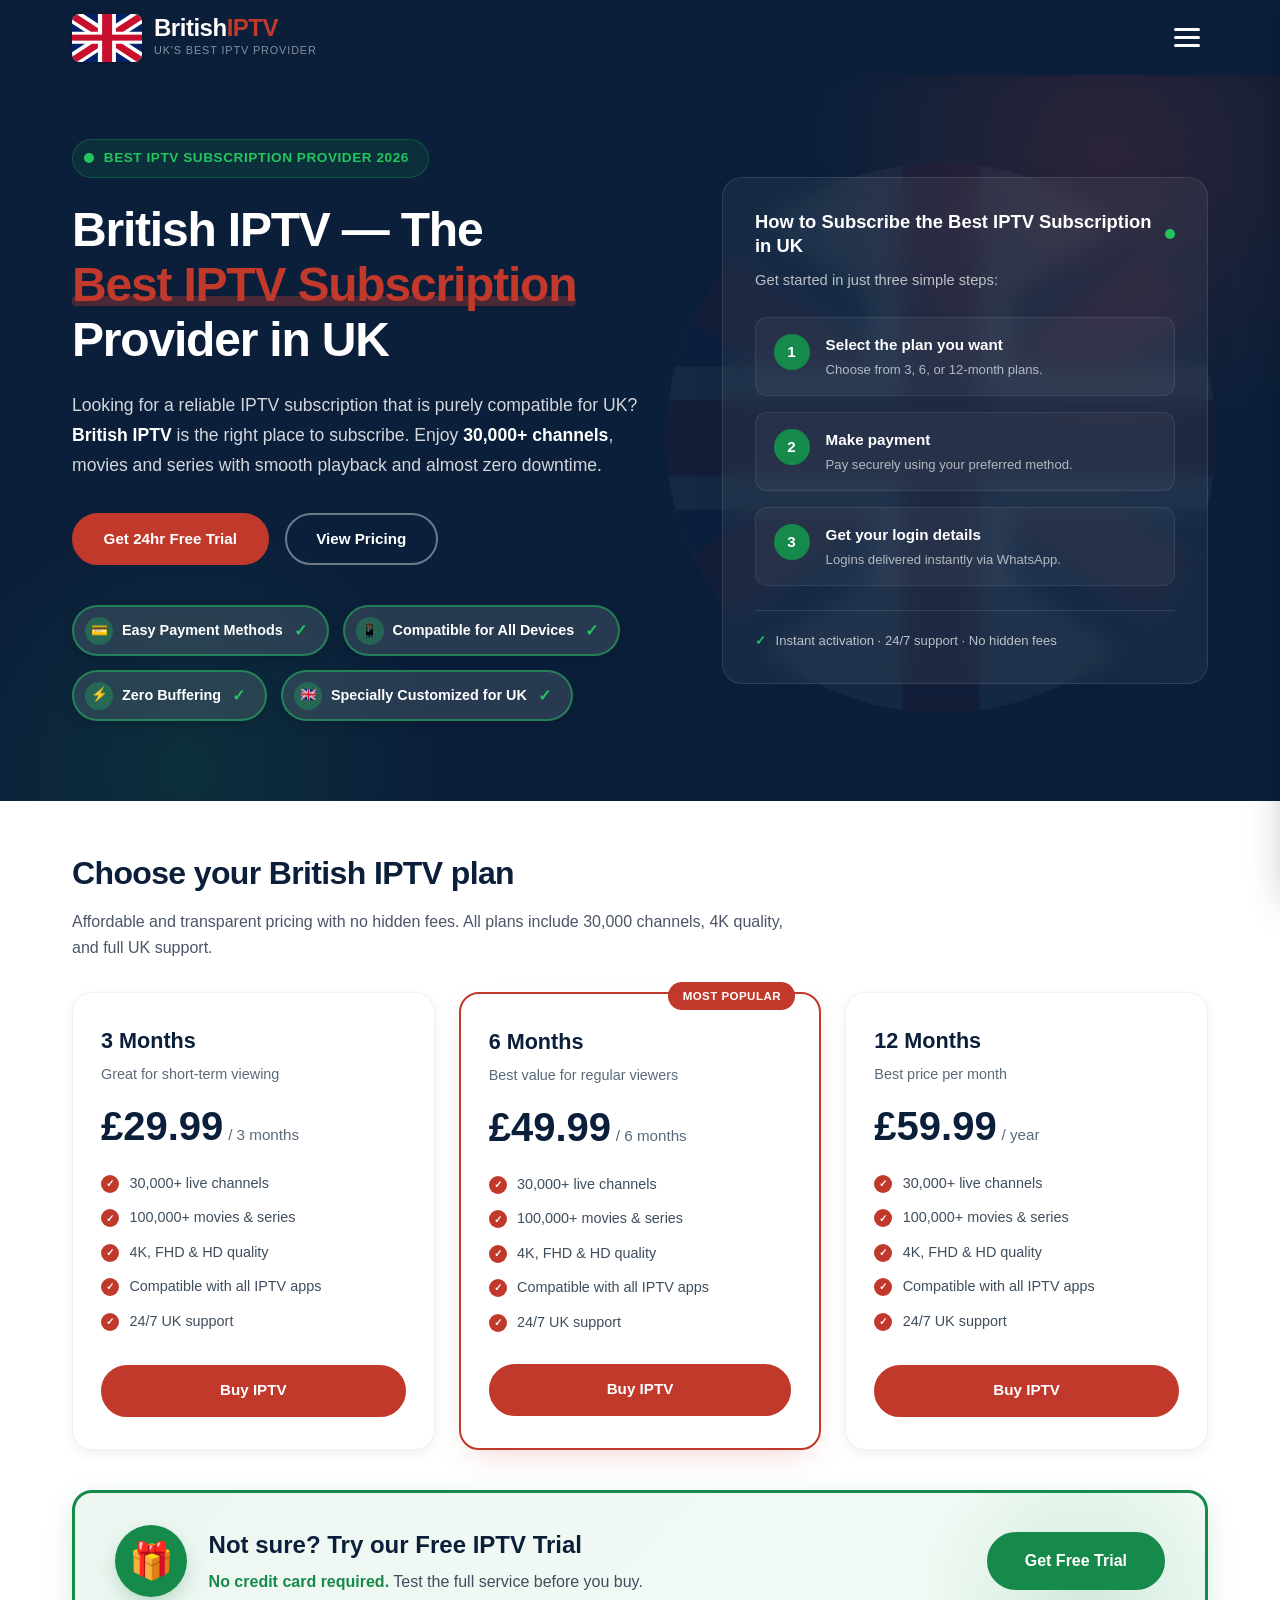
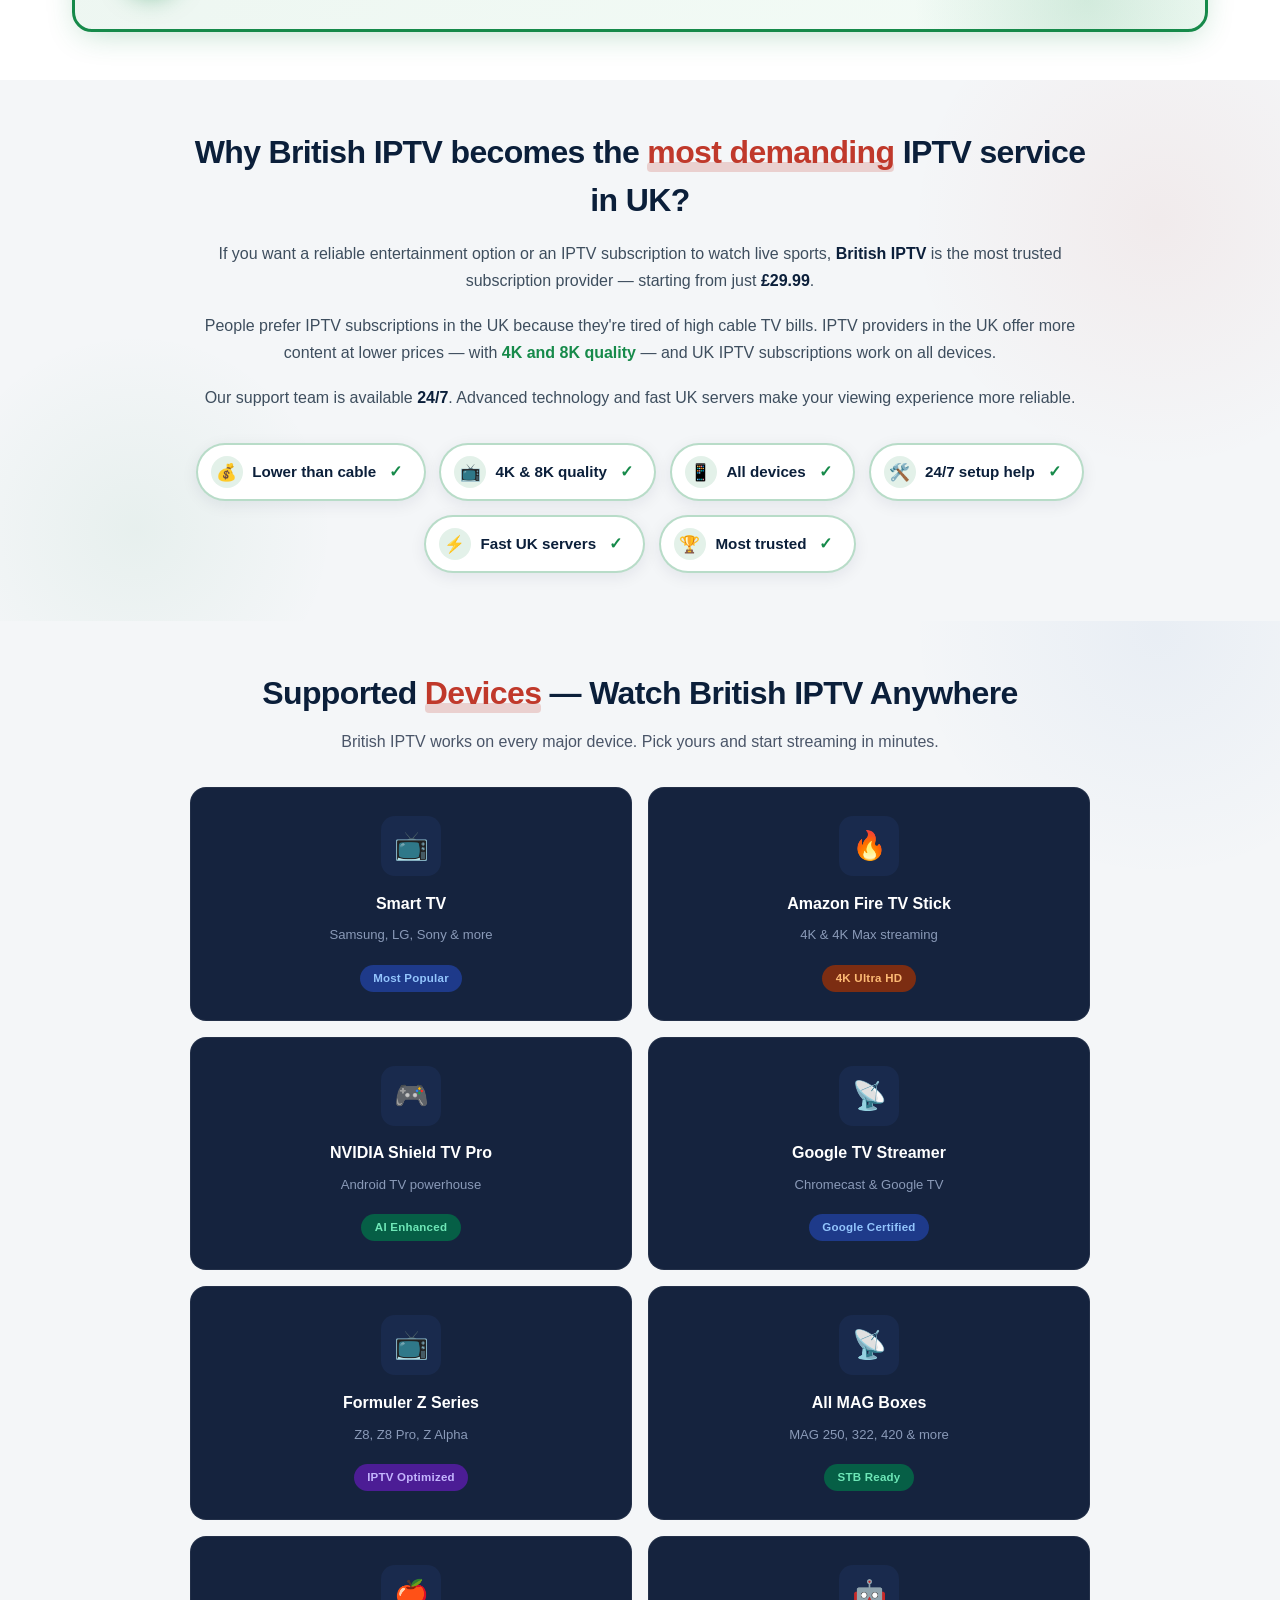
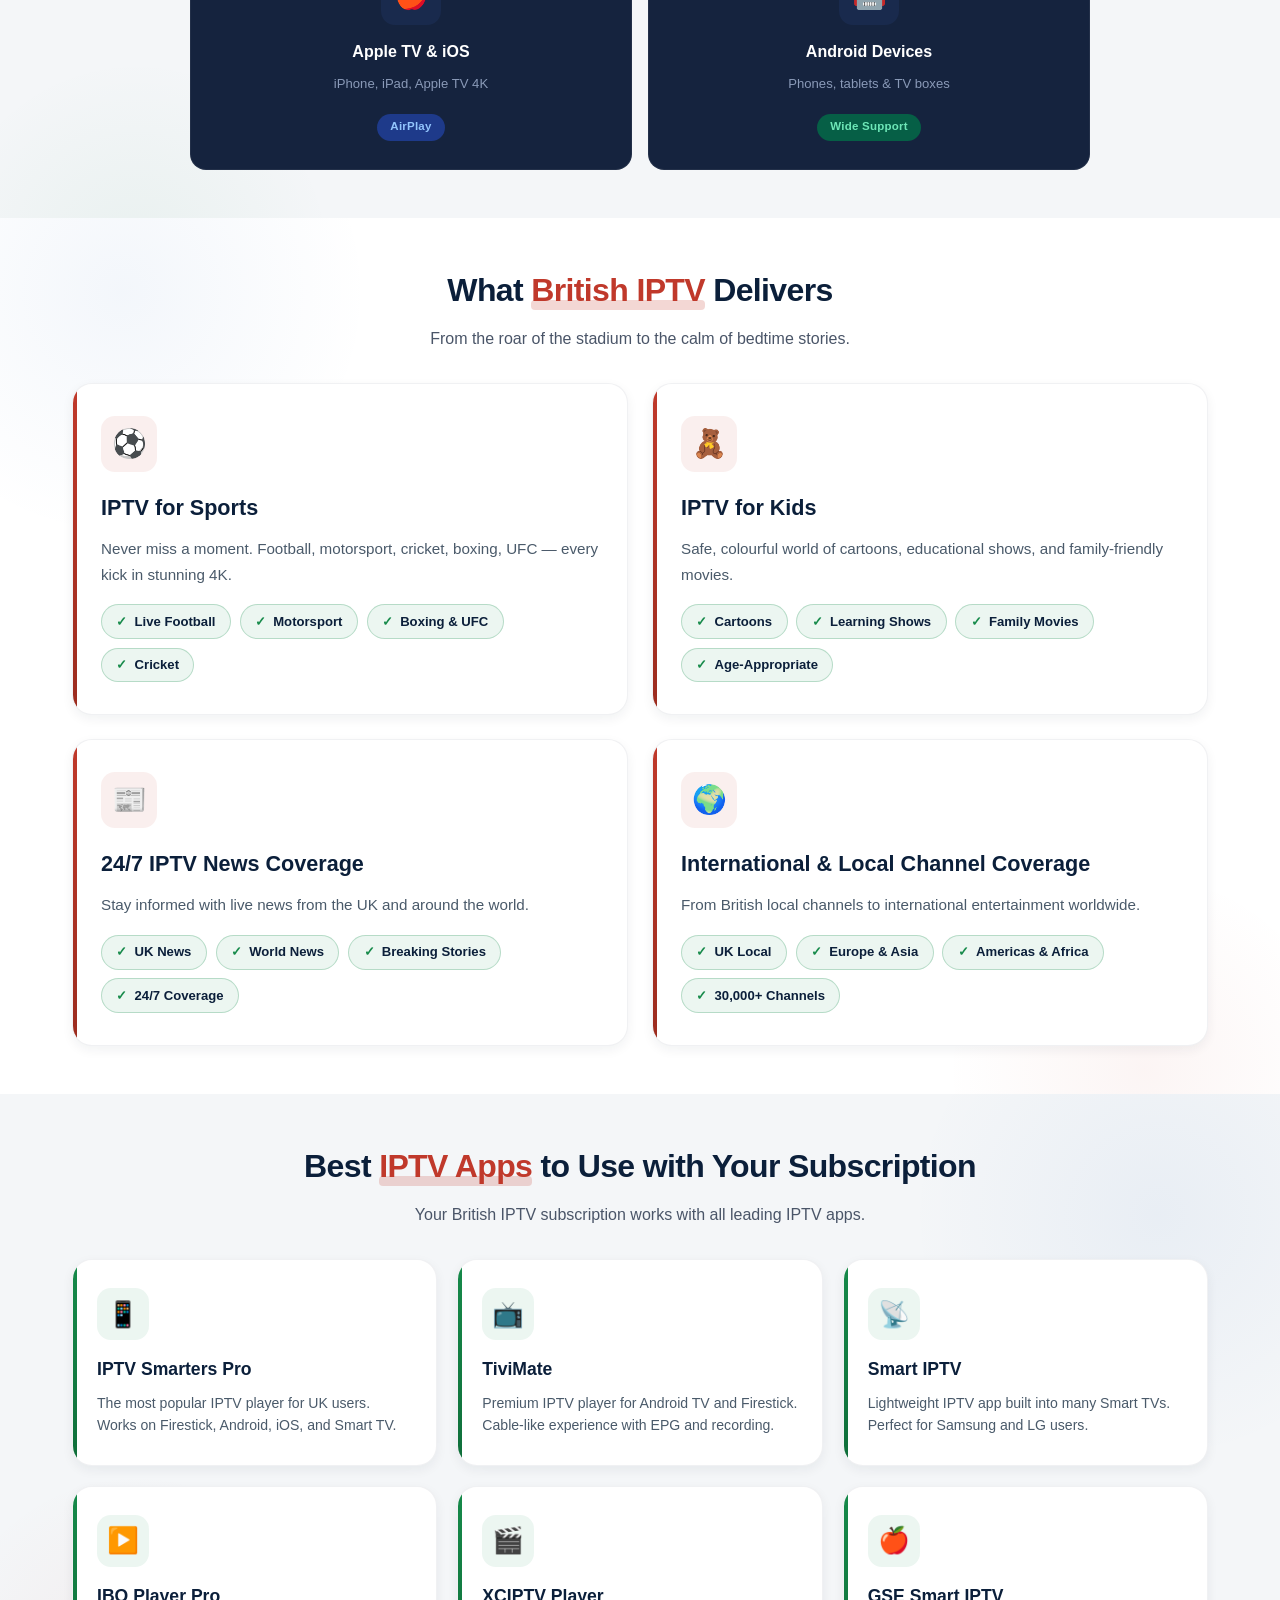
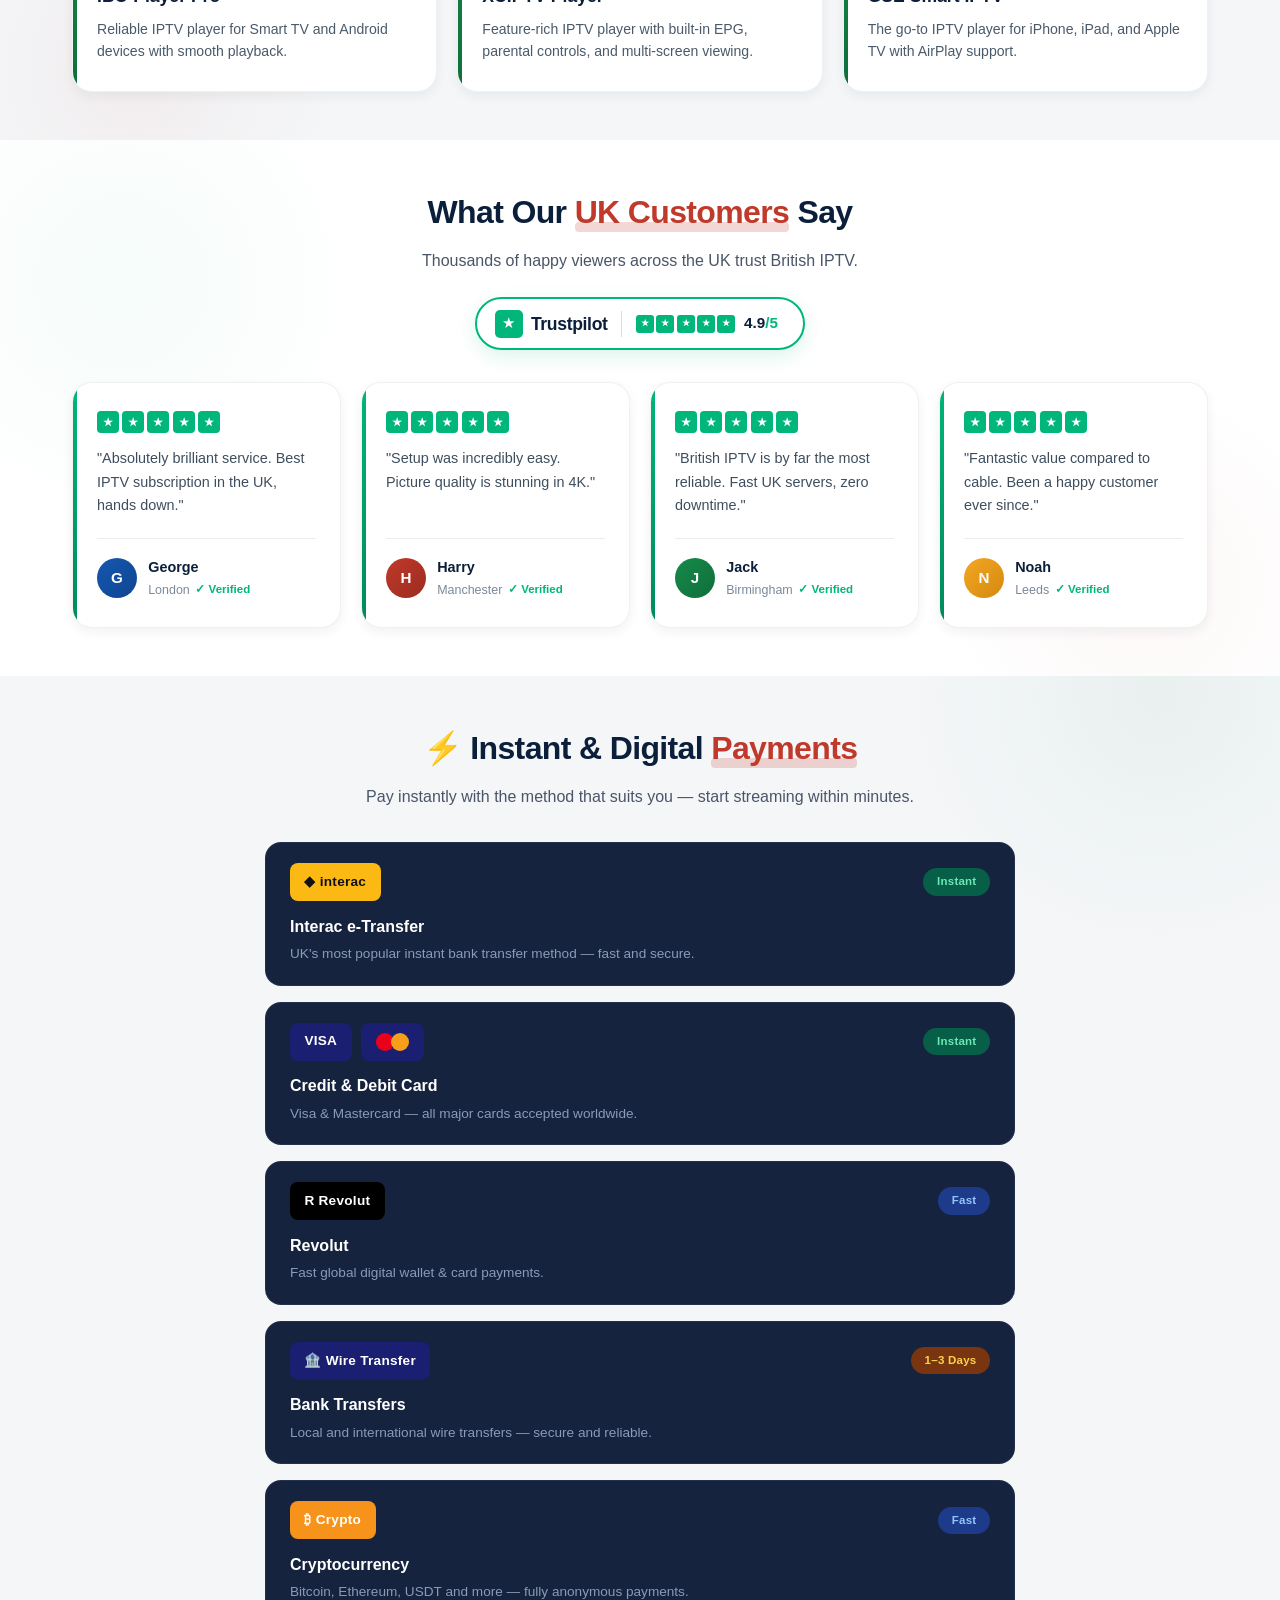
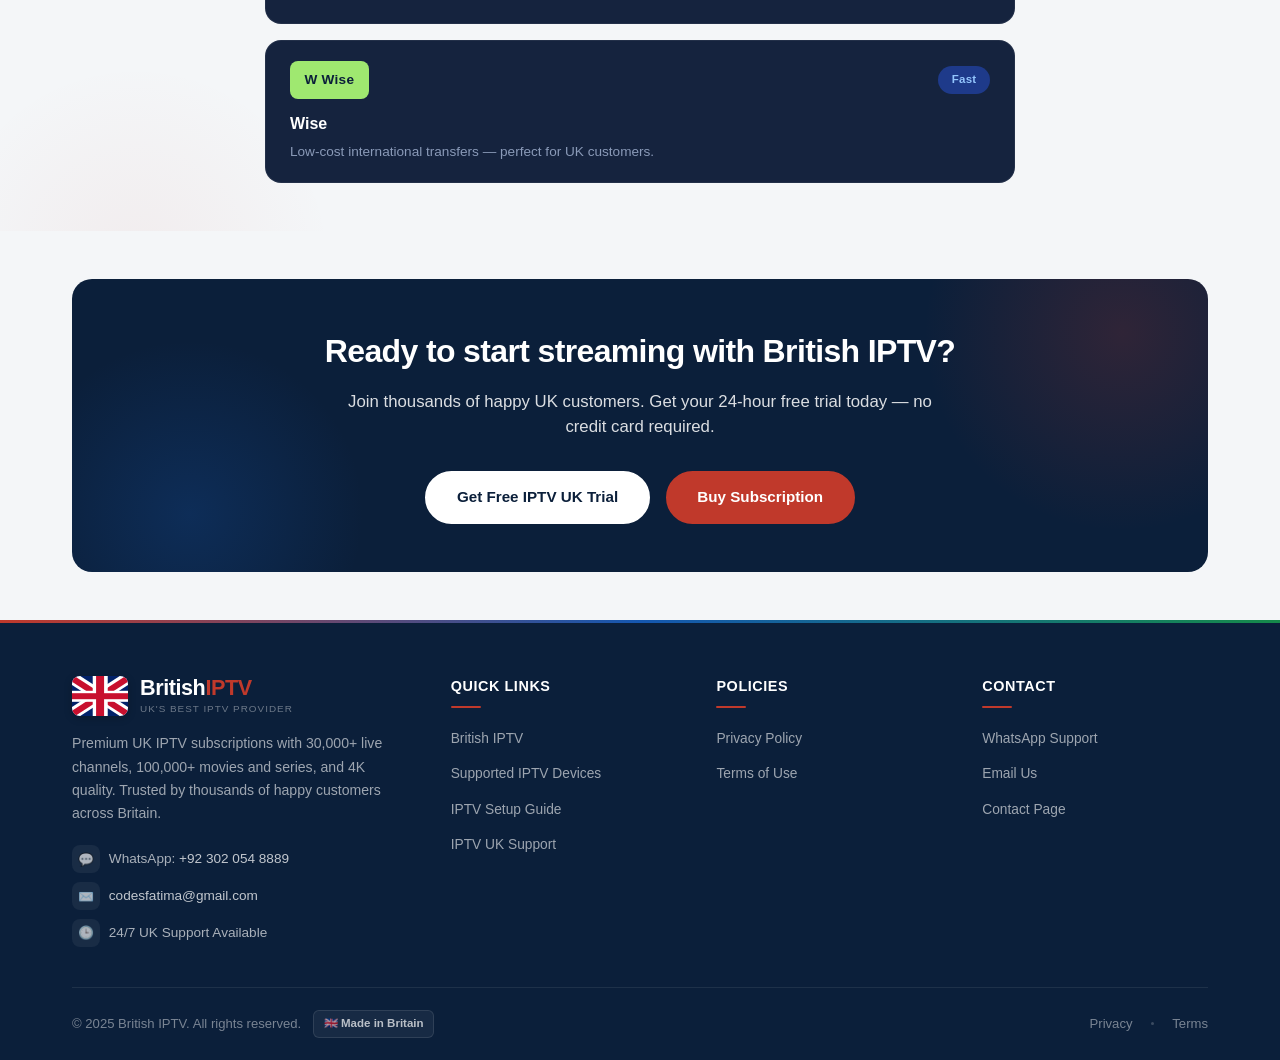
==== commit 6e722b87: "Update index.html" ====
--- a/index.html
+++ b/index.html
@@ -5,7 +5,7 @@
   <meta name="viewport" content="width=device-width, initial-scale=1.0">
   <title>British IPTV | Best IPTV Subscription Provider UK 2026</title>
   <meta name="description" content="British IPTV - the best IPTV subscription provider in UK for 2026. 30,000+ channels, movies, and series with smooth playback and zero downtime. Compatible with all devices.">
-  <link rel="canonical" href="https://britishiptv.co.uk/">
+  <link rel="canonical" href="https://britishiptvsubscription.co.uk/">
   <link rel="preconnect" href="https://fonts.googleapis.com">
   <link rel="preconnect" href="https://fonts.gstatic.com" crossorigin>
   <link href="https://fonts.googleapis.com/css2?family=Inter:opsz,wght@14..32,400;14..32,500;14..32,600;14..32,700;14..32,800&display=swap" rel="stylesheet">
--- a/styles.css
+++ b/styles.css
@@ -14,9 +14,32 @@
 }
 body { font-family: 'Inter', -apple-system, BlinkMacSystemFont, sans-serif; background-color: var(--white); color: var(--dark-charcoal); line-height: 1.5; -webkit-font-smoothing: antialiased; }
 .container { max-width: 1200px; margin: 0 auto; padding: 0 2rem; }
-.section-title { font-size: 2.2rem; font-weight: 700; color: var(--navy-blue); letter-spacing: -0.02em; margin-bottom: 1rem; }
-.section-subtitle { font-size: 1.1rem; font-weight: 400; color: #4a5568; max-width: 780px; margin-bottom: 3rem; line-height: 1.7; }
-.btn { display: inline-block; font-weight: 600; font-size: 1rem; padding: 0.85rem 2rem; border-radius: 40px; text-decoration: none; transition: all 0.2s ease; border: 2px solid transparent; cursor: pointer; }
+
+/* ===== GLOBAL SECTION SPACING (TIGHTENED) ===== */
+.section-title { font-size: 2rem; font-weight: 700; color: var(--navy-blue); letter-spacing: -0.02em; margin-bottom: 0.75rem; }
+.section-subtitle { font-size: 1rem; font-weight: 400; color: #4a5568; max-width: 720px; margin-bottom: 2rem; line-height: 1.6; }
+
+/* Reduce all section paddings globally */
+.pricing,
+.why-british,
+.devices,
+.delivers,
+.apps,
+.testimonials,
+.payment-section,
+.devices-section,
+.quick-setup,
+.app-tabs-section,
+.setup-info,
+.faq-section,
+.contact-short,
+.privacy-section,
+.terms-section,
+.not-sure-section { padding: 3rem 0; }
+
+.cta { padding: 3rem 0; }
+
+.btn { display: inline-block; font-weight: 600; font-size: 0.95rem; padding: 0.8rem 1.85rem; border-radius: 40px; text-decoration: none; transition: all 0.2s ease; border: 2px solid transparent; cursor: pointer; }
 .btn-red { background-color: var(--red); color: var(--white); border-color: var(--red); }
 .btn-red:hover { background-color: var(--red-dark); border-color: var(--red-dark); transform: translateY(-2px); box-shadow: 0 12px 20px -8px rgba(192,57,43,0.4); }
 .btn-outline { background-color: transparent; color: var(--navy-blue); border: 2px solid var(--navy-blue); }
@@ -25,6 +48,8 @@
 .btn-green:hover { background-color: #0f6e3a; border-color: #0f6e3a; transform: translateY(-2px); box-shadow: 0 12px 20px -8px rgba(22,138,74,0.4); }
 .btn-light { background-color: var(--white); color: var(--navy-blue); border-color: var(--white); }
 .btn-light:hover { background-color: #f0f4fa; border-color: #f0f4fa; transform: translateY(-2px); }
+
+/* ----- UK FLAG LOGO ----- */
 .logo-mark { width: 70px; height: 48px; border-radius: 8px; overflow: hidden; display: flex; align-items: center; justify-content: center; flex-shrink: 0; box-shadow: 0 2px 8px rgba(0,0,0,0.2); position: relative; background-color: var(--uk-blue); }
 .uk-flag { width: 100%; height: 100%; position: relative; background: var(--uk-blue); overflow: hidden; }
 .uk-flag::before { content: ''; position: absolute; top: 50%; left: 50%; width: 160%; height: 30%; background: var(--white); transform: translate(-50%,-50%) rotate(33deg); }
@@ -37,37 +62,43 @@
 .uk-flag .red-cross-v, .uk-flag .red-cross-h { position: absolute; background: var(--uk-red); z-index: 4; }
 .uk-flag .red-cross-v { top: 0; left: 50%; width: 14%; height: 100%; transform: translateX(-50%); }
 .uk-flag .red-cross-h { top: 50%; left: 0; width: 100%; height: 14%; transform: translateY(-50%); }
-.site-header { background-color: var(--navy-blue); padding: 1rem 0; position: sticky; top: 0; z-index: 1000; box-shadow: var(--shadow-sm); }
+
+/* ----- Header ----- */
+.site-header { background-color: var(--navy-blue); padding: 0.85rem 0; position: sticky; top: 0; z-index: 1000; box-shadow: var(--shadow-sm); }
 .header-inner { display: flex; align-items: center; justify-content: space-between; }
 .logo { display: flex; align-items: center; gap: 0.75rem; cursor: pointer; text-decoration: none; }
-.logo-text { font-size: 1.6rem; font-weight: 700; color: var(--white); letter-spacing: -0.02em; line-height: 1; }
+.logo-text { font-size: 1.5rem; font-weight: 700; color: var(--white); letter-spacing: -0.02em; line-height: 1; }
 .logo-text span { color: var(--red); }
-.logo-tagline { font-size: 0.7rem; color: rgba(255,255,255,0.5); font-weight: 500; letter-spacing: 0.08em; text-transform: uppercase; display: block; margin-top: 2px; }
+.logo-tagline { font-size: 0.68rem; color: rgba(255,255,255,0.5); font-weight: 500; letter-spacing: 0.08em; text-transform: uppercase; display: block; margin-top: 2px; }
 .menu-toggle { display: flex; flex-direction: column; gap: 5px; background: none; border: none; cursor: pointer; padding: 0.5rem; z-index: 1100; position: relative; }
-.menu-toggle span { display: block; width: 28px; height: 3px; background-color: var(--white); border-radius: 3px; transition: all 0.3s ease; }
+.menu-toggle span { display: block; width: 26px; height: 3px; background-color: var(--white); border-radius: 3px; transition: all 0.3s ease; }
 .menu-toggle.active span:nth-child(1) { transform: translateY(8px) rotate(45deg); }
 .menu-toggle.active span:nth-child(2) { opacity: 0; }
 .menu-toggle.active span:nth-child(3) { transform: translateY(-8px) rotate(-45deg); }
+
+/* ----- Slide Nav ----- */
 .nav-overlay { position: fixed; top: 0; left: 0; width: 100%; height: 100%; background-color: rgba(11,31,58,0.6); backdrop-filter: blur(4px); opacity: 0; visibility: hidden; transition: all 0.35s ease; z-index: 1050; }
 .nav-overlay.active { opacity: 1; visibility: visible; }
 .slide-nav { position: fixed; top: 0; right: -420px; width: 400px; max-width: 85vw; height: 100%; background-color: var(--navy-blue); z-index: 1100; transition: right 0.4s cubic-bezier(0.25,0.46,0.45,0.94); display: flex; flex-direction: column; box-shadow: -10px 0 40px rgba(0,0,0,0.3); overflow-y: auto; }
 .slide-nav.active { right: 0; }
-.slide-nav-header { display: flex; align-items: center; justify-content: space-between; padding: 1.5rem 1.75rem; border-bottom: 1px solid rgba(255,255,255,0.08); flex-shrink: 0; }
+.slide-nav-header { display: flex; align-items: center; justify-content: space-between; padding: 1.35rem 1.6rem; border-bottom: 1px solid rgba(255,255,255,0.08); flex-shrink: 0; }
 .slide-nav-logo { display: flex; align-items: center; gap: 0.75rem; }
 .slide-nav-logo .logo-mark { width: 56px; height: 40px; }
-.slide-nav-logo .logo-text { font-size: 1.35rem; }
-.slide-nav-close { background: none; border: none; color: var(--white); font-size: 1.8rem; cursor: pointer; line-height: 1; padding: 0.25rem; opacity: 0.7; transition: opacity 0.2s; }
+.slide-nav-logo .logo-text { font-size: 1.3rem; }
+.slide-nav-close { background: none; border: none; color: var(--white); font-size: 1.7rem; cursor: pointer; line-height: 1; padding: 0.25rem; opacity: 0.7; transition: opacity 0.2s; }
 .slide-nav-close:hover { opacity: 1; }
-.slide-nav-links { list-style: none; padding: 1.5rem 0; flex-grow: 1; }
+.slide-nav-links { list-style: none; padding: 1.25rem 0; flex-grow: 1; }
 .slide-nav-links li { border-bottom: 1px solid rgba(255,255,255,0.05); }
-.slide-nav-links a { display: flex; align-items: center; gap: 0.85rem; padding: 1.1rem 1.75rem; color: rgba(255,255,255,0.85); text-decoration: none; font-weight: 500; font-size: 1.05rem; transition: all 0.25s ease; cursor: pointer; }
-.slide-nav-links a:hover { background-color: rgba(192,57,43,0.12); color: var(--white); padding-left: 2.1rem; }
-.slide-nav-links a .nav-icon { width: 36px; height: 36px; background-color: rgba(255,255,255,0.08); border-radius: 10px; display: flex; align-items: center; justify-content: center; font-size: 1.1rem; flex-shrink: 0; transition: all 0.25s ease; }
+.slide-nav-links a { display: flex; align-items: center; gap: 0.85rem; padding: 1rem 1.6rem; color: rgba(255,255,255,0.85); text-decoration: none; font-weight: 500; font-size: 1rem; transition: all 0.25s ease; cursor: pointer; }
+.slide-nav-links a:hover { background-color: rgba(192,57,43,0.12); color: var(--white); padding-left: 1.9rem; }
+.slide-nav-links a .nav-icon { width: 34px; height: 34px; background-color: rgba(255,255,255,0.08); border-radius: 10px; display: flex; align-items: center; justify-content: center; font-size: 1rem; flex-shrink: 0; transition: all 0.25s ease; }
 .slide-nav-links a:hover .nav-icon { background-color: rgba(192,57,43,0.25); }
-.slide-nav-footer { padding: 1.5rem 1.75rem; border-top: 1px solid rgba(255,255,255,0.08); flex-shrink: 0; }
-.slide-nav-footer .btn { width: 100%; text-align: center; margin-bottom: 0.75rem; }
-.slide-nav-footer .contact-info { font-size: 0.85rem; color: rgba(255,255,255,0.55); text-align: center; line-height: 1.6; }
+.slide-nav-footer { padding: 1.25rem 1.6rem; border-top: 1px solid rgba(255,255,255,0.08); flex-shrink: 0; }
+.slide-nav-footer .btn { width: 100%; text-align: center; margin-bottom: 0.65rem; }
+.slide-nav-footer .contact-info { font-size: 0.82rem; color: rgba(255,255,255,0.55); text-align: center; line-height: 1.5; }
 .slide-nav-footer .contact-info a { color: var(--green-light); text-decoration: none; font-weight: 600; }
+
+/* ----- Page Hero (KEPT AS-IS — DON'T CHANGE) ----- */
 .page-hero { background-color: var(--navy-blue); padding: 4rem 0 4.5rem 0; position: relative; overflow: hidden; color: var(--white); text-align: center; }
 .page-hero::before { content: ''; position: absolute; top: -30%; right: -10%; width: 600px; height: 600px; background: radial-gradient(circle, rgba(192,57,43,0.18) 0%, transparent 70%); border-radius: 50%; pointer-events: none; }
 .page-hero::after { content: ''; position: absolute; bottom: -30%; left: -5%; width: 500px; height: 500px; background: radial-gradient(circle, rgba(22,138,74,0.15) 0%, transparent 70%); border-radius: 50%; pointer-events: none; }
@@ -79,6 +110,8 @@
 .page-hero p { font-size: 1.15rem; color: rgba(255,255,255,0.82); line-height: 1.7; max-width: 700px; margin: 0 auto; }
 .page-hero p strong { color: var(--white); font-weight: 600; }
 .page-hero p .highlight-green { color: var(--green-light); font-weight: 600; }
+
+/* ----- Hero (homepage — KEPT AS-IS) ----- */
 .hero { background-color: var(--navy-blue); padding: 4rem 0 5rem 0; position: relative; overflow: hidden; color: var(--white); }
 .hero::before { content: ''; position: absolute; top: -30%; right: -10%; width: 600px; height: 600px; background: radial-gradient(circle, rgba(192,57,43,0.18) 0%, transparent 70%); border-radius: 50%; pointer-events: none; }
 .hero::after { content: ''; position: absolute; bottom: -30%; left: -5%; width: 500px; height: 500px; background: radial-gradient(circle, rgba(22,138,74,0.15) 0%, transparent 70%); border-radius: 50%; pointer-events: none; }
@@ -123,384 +156,422 @@
 .step-content p { font-size: 0.82rem; color: rgba(255,255,255,0.65); margin: 0; line-height: 1.45; }
 .subscribe-card-footer { margin-top: 1.5rem; padding-top: 1.25rem; border-top: 1px solid rgba(255,255,255,0.1); display: flex; align-items: center; gap: 0.6rem; font-size: 0.82rem; color: rgba(255,255,255,0.7); }
 .subscribe-card-footer .check-icon { color: var(--green-light); font-weight: 700; }
-.pricing { padding: 5rem 0 3rem 0; background-color: var(--white); }
-.pricing-grid { display: grid; grid-template-columns: repeat(3,1fr); gap: 2rem; margin-top: 1rem; }
-.pricing-card { background-color: var(--white); border-radius: var(--radius-lg); padding: 2.5rem 2rem; box-shadow: var(--shadow-sm); border: 1px solid rgba(11,31,58,0.06); transition: all 0.25s ease; position: relative; display: flex; flex-direction: column; }
+
+/* ----- Pricing (TIGHTENED) ----- */
+.pricing { background-color: var(--white); }
+.pricing-grid { display: grid; grid-template-columns: repeat(3,1fr); gap: 1.5rem; margin-top: 0; }
+.pricing-card { background-color: var(--white); border-radius: var(--radius-lg); padding: 2rem 1.75rem; box-shadow: var(--shadow-sm); border: 1px solid rgba(11,31,58,0.06); transition: all 0.25s ease; position: relative; display: flex; flex-direction: column; }
 .pricing-card:hover { transform: translateY(-6px); box-shadow: var(--shadow-md); }
 .pricing-card.featured { border: 2px solid var(--red); box-shadow: 0 12px 32px -12px rgba(192,57,43,0.25); }
-.pricing-badge { position: absolute; top: -12px; right: 24px; background-color: var(--red); color: var(--white); font-size: 0.75rem; font-weight: 700; padding: 0.35rem 1rem; border-radius: 40px; letter-spacing: 0.04em; text-transform: uppercase; }
-.pricing-name { font-size: 1.5rem; font-weight: 700; color: var(--navy-blue); margin-bottom: 0.5rem; }
-.pricing-desc { font-size: 0.95rem; color: #5a6a7a; margin-bottom: 1.5rem; }
-.pricing-price { display: flex; align-items: baseline; gap: 0.3rem; margin-bottom: 1.5rem; }
-.pricing-price .amount { font-size: 2.8rem; font-weight: 700; color: var(--navy-blue); line-height: 1; }
-.pricing-price .period { font-size: 1rem; color: #5a6a7a; font-weight: 500; }
-.pricing-features { list-style: none; margin: 0 0 2rem 0; flex-grow: 1; }
-.pricing-features li { display: flex; align-items: flex-start; gap: 0.7rem; padding: 0.5rem 0; font-size: 0.95rem; color: #3e4e5e; line-height: 1.5; }
+.pricing-badge { position: absolute; top: -12px; right: 24px; background-color: var(--red); color: var(--white); font-size: 0.72rem; font-weight: 700; padding: 0.32rem 0.9rem; border-radius: 40px; letter-spacing: 0.04em; text-transform: uppercase; }
+.pricing-name { font-size: 1.35rem; font-weight: 700; color: var(--navy-blue); margin-bottom: 0.4rem; }
+.pricing-desc { font-size: 0.9rem; color: #5a6a7a; margin-bottom: 1.25rem; }
+.pricing-price { display: flex; align-items: baseline; gap: 0.3rem; margin-bottom: 1.25rem; }
+.pricing-price .amount { font-size: 2.5rem; font-weight: 700; color: var(--navy-blue); line-height: 1; }
+.pricing-price .period { font-size: 0.95rem; color: #5a6a7a; font-weight: 500; }
+.pricing-features { list-style: none; margin: 0 0 1.5rem 0; flex-grow: 1; }
+.pricing-features li { display: flex; align-items: flex-start; gap: 0.65rem; padding: 0.4rem 0; font-size: 0.9rem; color: #3e4e5e; line-height: 1.5; }
 .pricing-features li::before { content: "✓"; display: inline-flex; align-items: center; justify-content: center; width: 18px; height: 18px; background-color: var(--red); color: var(--white); border-radius: 50%; font-size: 0.65rem; font-weight: 700; flex-shrink: 0; margin-top: 2px; }
 .pricing-card .btn { width: 100%; text-align: center; }
-.free-trial-badge { background: linear-gradient(135deg, rgba(22,138,74,0.08) 0%, rgba(34,197,94,0.05) 100%); border: 3px solid var(--green); border-radius: var(--radius-lg); padding: 2.5rem 3rem; margin-top: 3rem; display: flex; align-items: center; justify-content: space-between; gap: 2rem; flex-wrap: wrap; position: relative; overflow: hidden; box-shadow: 0 8px 32px -8px rgba(22,138,74,0.3); }
+
+/* ----- Free Trial ----- */
+.free-trial-badge { background: linear-gradient(135deg, rgba(22,138,74,0.08) 0%, rgba(34,197,94,0.05) 100%); border: 3px solid var(--green); border-radius: var(--radius-lg); padding: 2rem 2.5rem; margin-top: 2.5rem; display: flex; align-items: center; justify-content: space-between; gap: 2rem; flex-wrap: wrap; position: relative; overflow: hidden; box-shadow: 0 8px 32px -8px rgba(22,138,74,0.3); }
 .free-trial-badge::before { content: ''; position: absolute; top: -50%; right: -5%; width: 350px; height: 350px; background: radial-gradient(circle, rgba(22,138,74,0.15) 0%, transparent 70%); border-radius: 50%; }
-.free-trial-content { display: flex; align-items: center; gap: 1.5rem; position: relative; z-index: 2; }
-.free-trial-icon { width: 80px; height: 80px; background-color: var(--green); border-radius: 50%; display: flex; align-items: center; justify-content: center; font-size: 2.5rem; flex-shrink: 0; animation: gentle-pulse 2.5s infinite; box-shadow: 0 8px 24px -8px rgba(22,138,74,0.5); }
+.free-trial-content { display: flex; align-items: center; gap: 1.35rem; position: relative; z-index: 2; }
+.free-trial-icon { width: 72px; height: 72px; background-color: var(--green); border-radius: 50%; display: flex; align-items: center; justify-content: center; font-size: 2.25rem; flex-shrink: 0; animation: gentle-pulse 2.5s infinite; box-shadow: 0 8px 24px -8px rgba(22,138,74,0.5); }
 @keyframes gentle-pulse { 0%,100% { transform: scale(1); } 50% { transform: scale(1.08); } }
-.free-trial-text h3 { font-size: 1.75rem; font-weight: 800; color: var(--navy-blue); margin-bottom: 0.5rem; }
-.free-trial-text p { font-size: 1.1rem; color: #3e4e5e; margin: 0; line-height: 1.6; }
+.free-trial-text h3 { font-size: 1.5rem; font-weight: 800; color: var(--navy-blue); margin-bottom: 0.4rem; }
+.free-trial-text p { font-size: 1rem; color: #3e4e5e; margin: 0; line-height: 1.55; }
 .free-trial-text p strong { color: var(--green); font-weight: 700; }
-.free-trial-badge .btn { position: relative; z-index: 2; white-space: nowrap; padding: 1rem 2.5rem; font-size: 1.1rem; background-color: var(--green); border-color: var(--green); }
+.free-trial-badge .btn { position: relative; z-index: 2; white-space: nowrap; padding: 0.95rem 2.25rem; font-size: 1rem; background-color: var(--green); border-color: var(--green); }
 .free-trial-badge .btn:hover { background-color: #0f6e3a; border-color: #0f6e3a; }
-.why-british { padding: 5rem 0; background-color: var(--light-grey); position: relative; overflow: hidden; }
+
+/* ----- Why British ----- */
+.why-british { background-color: var(--light-grey); position: relative; overflow: hidden; }
 .why-british::before { content: ''; position: absolute; top: -20%; right: -10%; width: 500px; height: 500px; background: radial-gradient(circle, rgba(192,57,43,0.06) 0%, transparent 70%); border-radius: 50%; }
 .why-british::after { content: ''; position: absolute; bottom: -20%; left: -5%; width: 400px; height: 400px; background: radial-gradient(circle, rgba(22,138,74,0.06) 0%, transparent 70%); border-radius: 50%; }
-.why-british-content { position: relative; z-index: 2; max-width: 950px; margin: 0 auto; }
-.why-british-content .section-title { text-align: center; font-size: 2.4rem; margin-bottom: 1.5rem; }
+.why-british-content { position: relative; z-index: 2; max-width: 900px; margin: 0 auto; }
+.why-british-content .section-title { text-align: center; font-size: 2rem; margin-bottom: 1rem; }
 .why-british-content .section-title .accent-red { color: var(--red); position: relative; display: inline-block; }
 .why-british-content .section-title .accent-red::after { content: ''; position: absolute; bottom: 4px; left: 0; width: 100%; height: 10px; background-color: rgba(192,57,43,0.2); z-index: -1; border-radius: 4px; }
-.why-british-content > p { font-size: 1.08rem; color: #3e4e5e; line-height: 1.8; margin-bottom: 1.5rem; text-align: center; }
+.why-british-content > p { font-size: 1rem; color: #3e4e5e; line-height: 1.7; margin-bottom: 1.1rem; text-align: center; }
 .why-british-content > p strong { color: var(--navy-blue); font-weight: 600; }
 .why-british-content > p .highlight-green { color: var(--green); font-weight: 600; }
-.why-trust-badges { display: flex; flex-wrap: wrap; justify-content: center; align-items: center; gap: 1rem; margin-top: 3rem; }
-.why-pill { display: inline-flex; align-items: center; gap: 0.65rem; background-color: var(--white); border: 2px solid rgba(22,138,74,0.3); border-radius: 40px; padding: 0.8rem 1.5rem 0.8rem 0.9rem; font-size: 1rem; font-weight: 600; color: var(--navy-blue); box-shadow: 0 4px 16px rgba(11,31,58,0.08); transition: all 0.25s ease; white-space: nowrap; cursor: default; }
+.why-trust-badges { display: flex; flex-wrap: wrap; justify-content: center; align-items: center; gap: 0.85rem; margin-top: 2rem; }
+.why-pill { display: inline-flex; align-items: center; gap: 0.6rem; background-color: var(--white); border: 2px solid rgba(22,138,74,0.3); border-radius: 40px; padding: 0.7rem 1.35rem 0.7rem 0.8rem; font-size: 0.95rem; font-weight: 600; color: var(--navy-blue); box-shadow: 0 4px 16px rgba(11,31,58,0.08); transition: all 0.25s ease; white-space: nowrap; cursor: default; }
 .why-pill:hover { background-color: rgba(22,138,74,0.06); border-color: var(--green); transform: translateY(-4px); box-shadow: 0 12px 28px rgba(22,138,74,0.15); }
-.why-pill .why-pill-icon { width: 36px; height: 36px; background-color: rgba(22,138,74,0.12); border-radius: 50%; display: flex; align-items: center; justify-content: center; font-size: 1.15rem; flex-shrink: 0; }
-.why-pill .why-pill-check { color: var(--green); font-weight: 800; font-size: 1.05rem; margin-left: 0.2rem; }
-.devices { padding: 5rem 0; background-color: var(--light-grey); position: relative; overflow: hidden; }
+.why-pill .why-pill-icon { width: 32px; height: 32px; background-color: rgba(22,138,74,0.12); border-radius: 50%; display: flex; align-items: center; justify-content: center; font-size: 1.05rem; flex-shrink: 0; }
+.why-pill .why-pill-check { color: var(--green); font-weight: 800; font-size: 1rem; margin-left: 0.2rem; }
+
+/* ----- Devices (Homepage) ----- */
+.devices { background-color: var(--light-grey); position: relative; overflow: hidden; }
 .devices::before { content: ''; position: absolute; top: -20%; right: -10%; width: 500px; height: 500px; background: radial-gradient(circle, rgba(21,87,176,0.05) 0%, transparent 70%); border-radius: 50%; }
 .devices::after { content: ''; position: absolute; bottom: -20%; left: -5%; width: 400px; height: 400px; background: radial-gradient(circle, rgba(22,138,74,0.05) 0%, transparent 70%); border-radius: 50%; }
-.devices-header { position: relative; z-index: 2; text-align: center; max-width: 800px; margin: 0 auto 3rem auto; }
-.devices-header h2 { font-size: 2.4rem; font-weight: 700; color: var(--navy-blue); letter-spacing: -0.02em; margin-bottom: 1rem; }
+.devices-header { position: relative; z-index: 2; text-align: center; max-width: 800px; margin: 0 auto 2rem auto; }
+.devices-header h2 { font-size: 2rem; font-weight: 700; color: var(--navy-blue); letter-spacing: -0.02em; margin-bottom: 0.75rem; }
 .devices-header h2 .accent-red { color: var(--red); position: relative; display: inline-block; }
 .devices-header h2 .accent-red::after { content: ''; position: absolute; bottom: 4px; left: 0; width: 100%; height: 10px; background-color: rgba(192,57,43,0.2); z-index: -1; border-radius: 4px; }
-.devices-header p { font-size: 1.1rem; color: #4a5568; line-height: 1.7; }
-.device-badges { display: flex; flex-wrap: wrap; justify-content: center; align-items: center; gap: 1rem; position: relative; z-index: 2; max-width: 1000px; margin: 0 auto; }
-.device-badge { display: inline-flex; align-items: center; gap: 0.6rem; background-color: var(--white); border: 2px solid rgba(22,138,74,0.3); border-radius: 40px; padding: 0.75rem 1.5rem 0.75rem 0.9rem; font-size: 0.95rem; font-weight: 600; color: var(--navy-blue); box-shadow: 0 4px 16px rgba(11,31,58,0.08); transition: all 0.25s ease; white-space: nowrap; cursor: default; }
+.devices-header p { font-size: 1rem; color: #4a5568; line-height: 1.6; }
+.device-badges { display: flex; flex-wrap: wrap; justify-content: center; align-items: center; gap: 0.85rem; position: relative; z-index: 2; max-width: 1000px; margin: 0 auto; }
+.device-badge { display: inline-flex; align-items: center; gap: 0.55rem; background-color: var(--white); border: 2px solid rgba(22,138,74,0.3); border-radius: 40px; padding: 0.65rem 1.35rem 0.65rem 0.8rem; font-size: 0.9rem; font-weight: 600; color: var(--navy-blue); box-shadow: 0 4px 16px rgba(11,31,58,0.08); transition: all 0.25s ease; white-space: nowrap; cursor: default; }
 .device-badge:hover { background-color: rgba(22,138,74,0.06); border-color: var(--green); transform: translateY(-4px); box-shadow: 0 12px 28px rgba(22,138,74,0.18); }
-.device-badge .device-icon { width: 36px; height: 36px; background-color: rgba(22,138,74,0.12); border-radius: 50%; display: flex; align-items: center; justify-content: center; font-size: 1.1rem; flex-shrink: 0; }
+.device-badge .device-icon { width: 32px; height: 32px; background-color: rgba(22,138,74,0.12); border-radius: 50%; display: flex; align-items: center; justify-content: center; font-size: 1rem; flex-shrink: 0; }
 .device-badge .device-check { color: var(--green); font-weight: 800; font-size: 1rem; margin-left: 0.15rem; }
-.delivers { padding: 5rem 0; background-color: var(--white); position: relative; overflow: hidden; }
+
+/* ----- Delivers ----- */
+.delivers { background-color: var(--white); position: relative; overflow: hidden; }
 .delivers::before { content: ''; position: absolute; top: -20%; left: -10%; width: 500px; height: 500px; background: radial-gradient(circle, rgba(21,87,176,0.05) 0%, transparent 70%); border-radius: 50%; }
 .delivers::after { content: ''; position: absolute; bottom: -20%; right: -5%; width: 400px; height: 400px; background: radial-gradient(circle, rgba(192,57,43,0.05) 0%, transparent 70%); border-radius: 50%; }
-.delivers-header { position: relative; z-index: 2; text-align: center; max-width: 800px; margin: 0 auto 3rem auto; }
-.delivers-header h2 { font-size: 2.4rem; font-weight: 700; color: var(--navy-blue); letter-spacing: -0.02em; margin-bottom: 1rem; }
+.delivers-header { position: relative; z-index: 2; text-align: center; max-width: 800px; margin: 0 auto 2rem auto; }
+.delivers-header h2 { font-size: 2rem; font-weight: 700; color: var(--navy-blue); letter-spacing: -0.02em; margin-bottom: 0.75rem; }
 .delivers-header h2 .accent-red { color: var(--red); position: relative; display: inline-block; }
 .delivers-header h2 .accent-red::after { content: ''; position: absolute; bottom: 4px; left: 0; width: 100%; height: 10px; background-color: rgba(192,57,43,0.2); z-index: -1; border-radius: 4px; }
-.delivers-header p { font-size: 1.1rem; color: #4a5568; line-height: 1.7; }
-.delivers-grid { display: grid; grid-template-columns: repeat(2,1fr); gap: 2rem; position: relative; z-index: 2; }
-.deliver-card { background-color: var(--white); border-radius: var(--radius-lg); padding: 2.5rem 2rem; box-shadow: var(--shadow-sm); border: 1px solid rgba(11,31,58,0.06); transition: all 0.3s ease; position: relative; overflow: hidden; }
+.delivers-header p { font-size: 1rem; color: #4a5568; line-height: 1.6; }
+.delivers-grid { display: grid; grid-template-columns: repeat(2,1fr); gap: 1.5rem; position: relative; z-index: 2; }
+.deliver-card { background-color: var(--white); border-radius: var(--radius-lg); padding: 2rem 1.75rem; box-shadow: var(--shadow-sm); border: 1px solid rgba(11,31,58,0.06); transition: all 0.3s ease; position: relative; overflow: hidden; }
 .deliver-card::before { content: ''; position: absolute; top: 0; left: 0; width: 4px; height: 100%; background: linear-gradient(180deg, var(--red) 0%, var(--red-dark) 100%); border-radius: 4px 0 0 4px; }
 .deliver-card:hover { transform: translateY(-8px); box-shadow: var(--shadow-lg); border-color: rgba(192,57,43,0.15); }
 .deliver-card:hover::before { width: 6px; }
-.deliver-icon { width: 64px; height: 64px; background-color: rgba(192,57,43,0.08); border-radius: 16px; display: flex; align-items: center; justify-content: center; font-size: 2rem; margin-bottom: 1.5rem; transition: all 0.3s ease; }
+.deliver-icon { width: 56px; height: 56px; background-color: rgba(192,57,43,0.08); border-radius: 14px; display: flex; align-items: center; justify-content: center; font-size: 1.75rem; margin-bottom: 1.25rem; transition: all 0.3s ease; }
 .deliver-card:hover .deliver-icon { background-color: rgba(192,57,43,0.15); transform: scale(1.05); }
-.deliver-card h3 { font-size: 1.5rem; font-weight: 700; color: var(--navy-blue); margin-bottom: 0.85rem; }
-.deliver-card p { font-size: 1rem; color: #4a5a6a; line-height: 1.7; margin-bottom: 1.25rem; }
-.deliver-tags { display: flex; flex-wrap: wrap; gap: 0.6rem; }
-.deliver-tag { display: inline-flex; align-items: center; gap: 0.45rem; background-color: rgba(22,138,74,0.08); border: 1.5px solid rgba(22,138,74,0.25); border-radius: 40px; padding: 0.45rem 1rem; font-size: 0.85rem; font-weight: 600; color: var(--navy-blue); transition: all 0.2s ease; }
+.deliver-card h3 { font-size: 1.35rem; font-weight: 700; color: var(--navy-blue); margin-bottom: 0.75rem; }
+.deliver-card p { font-size: 0.95rem; color: #4a5a6a; line-height: 1.65; margin-bottom: 1.1rem; }
+.deliver-tags { display: flex; flex-wrap: wrap; gap: 0.55rem; }
+.deliver-tag { display: inline-flex; align-items: center; gap: 0.45rem; background-color: rgba(22,138,74,0.08); border: 1.5px solid rgba(22,138,74,0.25); border-radius: 40px; padding: 0.4rem 0.9rem; font-size: 0.82rem; font-weight: 600; color: var(--navy-blue); transition: all 0.2s ease; }
 .deliver-tag:hover { background-color: rgba(22,138,74,0.15); border-color: var(--green); transform: translateY(-2px); }
-.deliver-tag .tag-check { color: var(--green); font-weight: 800; font-size: 0.85rem; }
-.apps { padding: 5rem 0; background-color: var(--light-grey); position: relative; overflow: hidden; }
+.deliver-tag .tag-check { color: var(--green); font-weight: 800; font-size: 0.82rem; }
+
+/* ----- Apps ----- */
+.apps { background-color: var(--light-grey); position: relative; overflow: hidden; }
 .apps::before { content: ''; position: absolute; top: -20%; right: -10%; width: 500px; height: 500px; background: radial-gradient(circle, rgba(21,87,176,0.05) 0%, transparent 70%); border-radius: 50%; }
 .apps::after { content: ''; position: absolute; bottom: -20%; left: -5%; width: 400px; height: 400px; background: radial-gradient(circle, rgba(192,57,43,0.05) 0%, transparent 70%); border-radius: 50%; }
-.apps-header { position: relative; z-index: 2; text-align: center; max-width: 800px; margin: 0 auto 3rem auto; }
-.apps-header h2 { font-size: 2.4rem; font-weight: 700; color: var(--navy-blue); letter-spacing: -0.02em; margin-bottom: 1rem; }
+.apps-header { position: relative; z-index: 2; text-align: center; max-width: 800px; margin: 0 auto 2rem auto; }
+.apps-header h2 { font-size: 2rem; font-weight: 700; color: var(--navy-blue); letter-spacing: -0.02em; margin-bottom: 0.75rem; }
 .apps-header h2 .accent-red { color: var(--red); position: relative; display: inline-block; }
 .apps-header h2 .accent-red::after { content: ''; position: absolute; bottom: 4px; left: 0; width: 100%; height: 10px; background-color: rgba(192,57,43,0.2); z-index: -1; border-radius: 4px; }
-.apps-header p { font-size: 1.1rem; color: #4a5568; line-height: 1.7; }
-.apps-grid { display: grid; grid-template-columns: repeat(3,1fr); gap: 1.75rem; position: relative; z-index: 2; }
-.app-card { background-color: var(--white); border-radius: var(--radius-lg); padding: 2rem 1.75rem; box-shadow: var(--shadow-sm); border: 1px solid rgba(11,31,58,0.06); transition: all 0.3s ease; position: relative; overflow: hidden; display: flex; flex-direction: column; }
+.apps-header p { font-size: 1rem; color: #4a5568; line-height: 1.6; }
+.apps-grid { display: grid; grid-template-columns: repeat(3,1fr); gap: 1.25rem; position: relative; z-index: 2; }
+.app-card { background-color: var(--white); border-radius: var(--radius-lg); padding: 1.75rem 1.5rem; box-shadow: var(--shadow-sm); border: 1px solid rgba(11,31,58,0.06); transition: all 0.3s ease; position: relative; overflow: hidden; display: flex; flex-direction: column; }
 .app-card::before { content: ''; position: absolute; top: 0; left: 0; width: 4px; height: 100%; background: linear-gradient(180deg, var(--green) 0%, #0f6e3a 100%); border-radius: 4px 0 0 4px; }
 .app-card:hover { transform: translateY(-8px); box-shadow: var(--shadow-lg); border-color: rgba(22,138,74,0.2); }
 .app-card:hover::before { width: 6px; }
-.app-icon { width: 56px; height: 56px; background-color: rgba(22,138,74,0.08); border-radius: 14px; display: flex; align-items: center; justify-content: center; font-size: 1.75rem; margin-bottom: 1.25rem; transition: all 0.3s ease; }
+.app-icon { width: 52px; height: 52px; background-color: rgba(22,138,74,0.08); border-radius: 14px; display: flex; align-items: center; justify-content: center; font-size: 1.6rem; margin-bottom: 1rem; transition: all 0.3s ease; }
 .app-card:hover .app-icon { background-color: rgba(22,138,74,0.15); transform: scale(1.08); }
-.app-card h3 { font-size: 1.25rem; font-weight: 700; color: var(--navy-blue); margin-bottom: 0.65rem; }
-.app-card p { font-size: 0.92rem; color: #4a5a6a; line-height: 1.65; margin-bottom: 0; flex-grow: 1; }
-.testimonials { padding: 5rem 0; background-color: var(--white); position: relative; overflow: hidden; }
+.app-card h3 { font-size: 1.1rem; font-weight: 700; color: var(--navy-blue); margin-bottom: 0.55rem; }
+.app-card p { font-size: 0.88rem; color: #4a5a6a; line-height: 1.6; margin-bottom: 0; flex-grow: 1; }
+
+/* ----- Testimonials ----- */
+.testimonials { background-color: var(--white); position: relative; overflow: hidden; }
 .testimonials::before { content: ''; position: absolute; top: -20%; left: -10%; width: 500px; height: 500px; background: radial-gradient(circle, rgba(0,182,122,0.04) 0%, transparent 70%); border-radius: 50%; }
 .testimonials::after { content: ''; position: absolute; bottom: -20%; right: -5%; width: 400px; height: 400px; background: radial-gradient(circle, rgba(192,57,43,0.04) 0%, transparent 70%); border-radius: 50%; }
-.testimonials-header { position: relative; z-index: 2; text-align: center; max-width: 800px; margin: 0 auto 2rem auto; }
-.testimonials-header h2 { font-size: 2.4rem; font-weight: 700; color: var(--navy-blue); letter-spacing: -0.02em; margin-bottom: 1rem; }
+.testimonials-header { position: relative; z-index: 2; text-align: center; max-width: 800px; margin: 0 auto 1.5rem auto; }
+.testimonials-header h2 { font-size: 2rem; font-weight: 700; color: var(--navy-blue); letter-spacing: -0.02em; margin-bottom: 0.75rem; }
 .testimonials-header h2 .accent-red { color: var(--red); position: relative; display: inline-block; }
 .testimonials-header h2 .accent-red::after { content: ''; position: absolute; bottom: 4px; left: 0; width: 100%; height: 10px; background-color: rgba(192,57,43,0.2); z-index: -1; border-radius: 4px; }
-.testimonials-header p { font-size: 1.1rem; color: #4a5568; line-height: 1.7; }
-.trustpilot-badge-clean { display: inline-flex; align-items: center; gap: 0.85rem; background-color: var(--white); border: 2px solid var(--trustpilot-green); border-radius: 60px; padding: 0.7rem 1.75rem 0.7rem 1.25rem; margin: 0 auto 3rem auto; box-shadow: 0 6px 20px rgba(0,182,122,0.15); position: relative; z-index: 2; transition: all 0.25s ease; }
+.testimonials-header p { font-size: 1rem; color: #4a5568; line-height: 1.6; }
+.trustpilot-badge-clean { display: inline-flex; align-items: center; gap: 0.85rem; background-color: var(--white); border: 2px solid var(--trustpilot-green); border-radius: 60px; padding: 0.65rem 1.6rem 0.65rem 1.15rem; margin: 0 auto 2rem auto; box-shadow: 0 6px 20px rgba(0,182,122,0.15); position: relative; z-index: 2; transition: all 0.25s ease; }
 .trustpilot-badge-clean:hover { box-shadow: 0 10px 32px rgba(0,182,122,0.25); transform: translateY(-2px); }
 .trustpilot-badge-clean .tp-brand { display: flex; align-items: center; gap: 0.5rem; }
-.trustpilot-badge-clean .tp-brand-star { width: 30px; height: 30px; background-color: var(--trustpilot-green); border-radius: 5px; display: flex; align-items: center; justify-content: center; color: var(--white); font-size: 1rem; flex-shrink: 0; }
-.trustpilot-badge-clean .tp-brand-name { font-size: 1.15rem; font-weight: 800; color: var(--navy-blue); letter-spacing: -0.02em; }
-.trustpilot-badge-clean .tp-divider { width: 1px; height: 28px; background-color: rgba(0,182,122,0.25); }
-.trustpilot-badge-clean .tp-rating-group { display: flex; align-items: center; gap: 0.6rem; }
+.trustpilot-badge-clean .tp-brand-star { width: 28px; height: 28px; background-color: var(--trustpilot-green); border-radius: 5px; display: flex; align-items: center; justify-content: center; color: var(--white); font-size: 0.95rem; flex-shrink: 0; }
+.trustpilot-badge-clean .tp-brand-name { font-size: 1.1rem; font-weight: 800; color: var(--navy-blue); letter-spacing: -0.02em; }
+.trustpilot-badge-clean .tp-divider { width: 1px; height: 26px; background-color: rgba(0,182,122,0.25); }
+.trustpilot-badge-clean .tp-rating-group { display: flex; align-items: center; gap: 0.55rem; }
 .trustpilot-badge-clean .tp-stars-small { display: flex; gap: 0.15rem; }
-.trustpilot-badge-clean .tp-stars-small span { width: 20px; height: 20px; background-color: var(--trustpilot-green); border-radius: 3px; display: flex; align-items: center; justify-content: center; color: var(--white); font-size: 0.6rem; font-weight: 700; }
-.trustpilot-badge-clean .tp-score-text { font-size: 1rem; font-weight: 800; color: var(--navy-blue); }
+.trustpilot-badge-clean .tp-stars-small span { width: 18px; height: 18px; background-color: var(--trustpilot-green); border-radius: 3px; display: flex; align-items: center; justify-content: center; color: var(--white); font-size: 0.55rem; font-weight: 700; }
+.trustpilot-badge-clean .tp-score-text { font-size: 0.95rem; font-weight: 800; color: var(--navy-blue); }
 .trustpilot-badge-clean .tp-score-text span { color: var(--trustpilot-green); }
-.testimonials-grid { display: grid; grid-template-columns: repeat(4,1fr); gap: 1.75rem; position: relative; z-index: 2; }
-.testimonial-card { background-color: var(--white); border-radius: var(--radius-lg); padding: 2rem 1.75rem; box-shadow: var(--shadow-sm); border: 1px solid rgba(11,31,58,0.06); transition: all 0.3s ease; position: relative; overflow: hidden; display: flex; flex-direction: column; }
+.testimonials-grid { display: grid; grid-template-columns: repeat(4,1fr); gap: 1.25rem; position: relative; z-index: 2; }
+.testimonial-card { background-color: var(--white); border-radius: var(--radius-lg); padding: 1.75rem 1.5rem; box-shadow: var(--shadow-sm); border: 1px solid rgba(11,31,58,0.06); transition: all 0.3s ease; position: relative; overflow: hidden; display: flex; flex-direction: column; }
 .testimonial-card::before { content: ''; position: absolute; top: 0; left: 0; width: 4px; height: 100%; background: linear-gradient(180deg, var(--trustpilot-green) 0%, #008a5c 100%); border-radius: 4px 0 0 4px; }
 .testimonial-card:hover { transform: translateY(-8px); box-shadow: var(--shadow-lg); border-color: rgba(0,182,122,0.2); }
 .testimonial-card:hover::before { width: 6px; }
-.testimonial-stars { display: flex; gap: 0.2rem; margin-bottom: 1rem; }
-.testimonial-stars span { width: 24px; height: 24px; background-color: var(--trustpilot-green); border-radius: 4px; display: flex; align-items: center; justify-content: center; color: var(--white); font-size: 0.75rem; font-weight: 700; }
-.testimonial-text { font-size: 0.95rem; color: #3e4e5e; line-height: 1.7; margin-bottom: 1.5rem; flex-grow: 1; }
-.testimonial-author { display: flex; align-items: center; gap: 0.75rem; padding-top: 1.25rem; border-top: 1px solid #e9edf2; }
-.testimonial-avatar { width: 44px; height: 44px; border-radius: 50%; display: flex; align-items: center; justify-content: center; font-weight: 700; font-size: 1rem; color: var(--white); flex-shrink: 0; }
+.testimonial-stars { display: flex; gap: 0.2rem; margin-bottom: 0.85rem; }
+.testimonial-stars span { width: 22px; height: 22px; background-color: var(--trustpilot-green); border-radius: 4px; display: flex; align-items: center; justify-content: center; color: var(--white); font-size: 0.7rem; font-weight: 700; }
+.testimonial-text { font-size: 0.9rem; color: #3e4e5e; line-height: 1.65; margin-bottom: 1.25rem; flex-grow: 1; }
+.testimonial-author { display: flex; align-items: center; gap: 0.7rem; padding-top: 1.1rem; border-top: 1px solid #e9edf2; }
+.testimonial-avatar { width: 40px; height: 40px; border-radius: 50%; display: flex; align-items: center; justify-content: center; font-weight: 700; font-size: 0.95rem; color: var(--white); flex-shrink: 0; }
 .testimonial-avatar.george { background: linear-gradient(135deg, var(--royal-blue) 0%, #0f4690 100%); }
 .testimonial-avatar.harry { background: linear-gradient(135deg, var(--red) 0%, var(--red-dark) 100%); }
 .testimonial-avatar.jack { background: linear-gradient(135deg, var(--green) 0%, #0f6e3a 100%); }
 .testimonial-avatar.noah { background: linear-gradient(135deg, var(--gold) 0%, #d48a0f 100%); }
-.testimonial-author-info h4 { font-size: 0.95rem; font-weight: 700; color: var(--navy-blue); margin-bottom: 0.15rem; }
-.testimonial-author-info p { font-size: 0.8rem; color: #7a8a9a; margin: 0; display: flex; align-items: center; gap: 0.35rem; }
-.testimonial-author-info p .verified-badge { display: inline-flex; align-items: center; gap: 0.2rem; color: var(--trustpilot-green); font-weight: 600; font-size: 0.75rem; }
-.payment-section { padding: 5rem 0; background-color: var(--light-grey); position: relative; overflow: hidden; }
+.testimonial-author-info h4 { font-size: 0.9rem; font-weight: 700; color: var(--navy-blue); margin-bottom: 0.15rem; }
+.testimonial-author-info p { font-size: 0.78rem; color: #7a8a9a; margin: 0; display: flex; align-items: center; gap: 0.35rem; }
+.testimonial-author-info p .verified-badge { display: inline-flex; align-items: center; gap: 0.2rem; color: var(--trustpilot-green); font-weight: 600; font-size: 0.72rem; }
+
+/* ----- Payment Section ----- */
+.payment-section { background-color: var(--light-grey); position: relative; overflow: hidden; }
 .payment-section::before { content: ''; position: absolute; top: -20%; right: -10%; width: 500px; height: 500px; background: radial-gradient(circle, rgba(22,138,74,0.05) 0%, transparent 70%); border-radius: 50%; }
 .payment-section::after { content: ''; position: absolute; bottom: -20%; left: -5%; width: 400px; height: 400px; background: radial-gradient(circle, rgba(192,57,43,0.05) 0%, transparent 70%); border-radius: 50%; }
-.payment-header { position: relative; z-index: 2; text-align: center; max-width: 800px; margin: 0 auto 3rem auto; }
-.payment-header h2 { font-size: 2.4rem; font-weight: 700; color: var(--navy-blue); letter-spacing: -0.02em; margin-bottom: 1rem; }
+.payment-header { position: relative; z-index: 2; text-align: center; max-width: 800px; margin: 0 auto 2rem auto; }
+.payment-header h2 { font-size: 2rem; font-weight: 700; color: var(--navy-blue); letter-spacing: -0.02em; margin-bottom: 0.75rem; }
 .payment-header h2 .accent-red { color: var(--red); position: relative; display: inline-block; }
 .payment-header h2 .accent-red::after { content: ''; position: absolute; bottom: 4px; left: 0; width: 100%; height: 10px; background-color: rgba(192,57,43,0.2); z-index: -1; border-radius: 4px; }
-.payment-header p { font-size: 1.1rem; color: #4a5568; line-height: 1.7; }
-.payment-grid { display: flex; flex-wrap: wrap; justify-content: center; align-items: center; gap: 1.25rem; position: relative; z-index: 2; max-width: 900px; margin: 0 auto; }
-.payment-card { display: inline-flex; align-items: center; gap: 0.75rem; background-color: var(--white); border: 2px solid rgba(22,138,74,0.25); border-radius: 16px; padding: 1rem 1.75rem; font-size: 1rem; font-weight: 700; color: var(--navy-blue); box-shadow: 0 4px 16px rgba(11,31,58,0.08); transition: all 0.25s ease; white-space: nowrap; cursor: default; }
+.payment-header p { font-size: 1rem; color: #4a5568; line-height: 1.6; }
+.payment-grid { display: flex; flex-wrap: wrap; justify-content: center; align-items: center; gap: 1rem; position: relative; z-index: 2; max-width: 900px; margin: 0 auto; }
+.payment-card { display: inline-flex; align-items: center; gap: 0.7rem; background-color: var(--white); border: 2px solid rgba(22,138,74,0.25); border-radius: 16px; padding: 0.9rem 1.5rem; font-size: 0.95rem; font-weight: 700; color: var(--navy-blue); box-shadow: 0 4px 16px rgba(11,31,58,0.08); transition: all 0.25s ease; white-space: nowrap; cursor: default; }
 .payment-card:hover { background-color: rgba(22,138,74,0.06); border-color: var(--green); transform: translateY(-4px); box-shadow: 0 12px 28px rgba(22,138,74,0.18); }
-.payment-card .payment-icon { width: 42px; height: 42px; border-radius: 10px; display: flex; align-items: center; justify-content: center; font-size: 1.1rem; font-weight: 800; flex-shrink: 0; color: var(--white); }
+.payment-card .payment-icon { width: 38px; height: 38px; border-radius: 10px; display: flex; align-items: center; justify-content: center; font-size: 1rem; font-weight: 800; flex-shrink: 0; color: var(--white); }
 .payment-card .payment-icon.remitly { background: linear-gradient(135deg, #1B4D8E 0%, #2E7BC4 100%); }
 .payment-card .payment-icon.crypto { background: linear-gradient(135deg, #F7931A 0%, #E2761B 100%); }
 .payment-card .payment-icon.revolut { background: linear-gradient(135deg, #191C1F 0%, #33383D 100%); }
 .payment-card .payment-icon.bank { background: linear-gradient(135deg, #168A4A 0%, #0F6E3A 100%); }
 .payment-card .payment-icon.wise { background: linear-gradient(135deg, #9FE870 0%, #6BCB3E 100%); color: #0B1F3A; }
-.payment-secure-note { display: flex; align-items: center; justify-content: center; gap: 0.5rem; margin-top: 2rem; font-size: 0.9rem; font-weight: 600; color: #4a5568; position: relative; z-index: 2; }
-.payment-secure-note .lock-icon { color: var(--green); font-size: 1rem; }
-.cta { padding: 5rem 0; background-color: var(--light-grey); }
-.cta-card { background-color: var(--navy-blue); border-radius: var(--radius-lg); padding: 4rem 3rem; text-align: center; color: var(--white); position: relative; overflow: hidden; }
+.payment-secure-note { display: flex; align-items: center; justify-content: center; gap: 0.5rem; margin-top: 1.5rem; font-size: 0.85rem; font-weight: 600; color: #4a5568; position: relative; z-index: 2; }
+.payment-secure-note .lock-icon { color: var(--green); font-size: 0.95rem; }
+
+/* ----- CTA ----- */
+.cta { background-color: var(--light-grey); }
+.cta-card { background-color: var(--navy-blue); border-radius: var(--radius-lg); padding: 3rem 2.5rem; text-align: center; color: var(--white); position: relative; overflow: hidden; }
 .cta-card::before { content: ''; position: absolute; top: -50%; right: -10%; width: 400px; height: 400px; background: radial-gradient(circle, rgba(192,57,43,0.2) 0%, transparent 70%); border-radius: 50%; }
 .cta-card::after { content: ''; position: absolute; bottom: -40%; left: -5%; width: 350px; height: 350px; background: radial-gradient(circle, rgba(21,87,176,0.25) 0%, transparent 70%); border-radius: 50%; }
-.cta-card h2 { font-size: 2.4rem; font-weight: 700; letter-spacing: -0.02em; margin-bottom: 1rem; position: relative; z-index: 2; }
-.cta-card p { font-size: 1.15rem; opacity: 0.85; max-width: 600px; margin: 0 auto 2.5rem auto; position: relative; z-index: 2; }
+.cta-card h2 { font-size: 2rem; font-weight: 700; letter-spacing: -0.02em; margin-bottom: 0.85rem; position: relative; z-index: 2; }
+.cta-card p { font-size: 1.05rem; opacity: 0.85; max-width: 600px; margin: 0 auto 2rem auto; position: relative; z-index: 2; }
 .cta-actions { display: flex; gap: 1rem; justify-content: center; flex-wrap: wrap; position: relative; z-index: 2; }
-.site-footer { background-color: var(--navy-blue); color: rgba(255,255,255,0.75); padding: 4.5rem 0 0 0; position: relative; overflow: hidden; }
+
+/* ----- Footer ----- */
+.site-footer { background-color: var(--navy-blue); color: rgba(255,255,255,0.75); padding: 3.5rem 0 0 0; position: relative; overflow: hidden; }
 .site-footer::before { content: ''; position: absolute; top: 0; left: 0; width: 100%; height: 3px; background: linear-gradient(90deg, var(--red) 0%, var(--royal-blue) 50%, var(--green) 100%); }
-.footer-top { display: grid; grid-template-columns: 1.5fr 1fr 1fr 1fr; gap: 3rem; padding-bottom: 3.5rem; border-bottom: 1px solid rgba(255,255,255,0.08); }
+.footer-top { display: grid; grid-template-columns: 1.5fr 1fr 1fr 1fr; gap: 2.5rem; padding-bottom: 2.5rem; border-bottom: 1px solid rgba(255,255,255,0.08); }
 .footer-brand-col { max-width: 340px; }
-.footer-logo { display: flex; align-items: center; gap: 0.75rem; margin-bottom: 1.25rem; text-decoration: none; }
+.footer-logo { display: flex; align-items: center; gap: 0.75rem; margin-bottom: 1rem; text-decoration: none; }
 .footer-logo .logo-mark { width: 56px; height: 40px; }
-.footer-logo .logo-text { font-size: 1.4rem; font-weight: 700; color: var(--white); letter-spacing: -0.02em; line-height: 1.1; }
+.footer-logo .logo-text { font-size: 1.35rem; font-weight: 700; color: var(--white); letter-spacing: -0.02em; line-height: 1.1; }
 .footer-logo .logo-text span { color: var(--red); }
-.footer-logo .logo-tagline { font-size: 0.65rem; color: rgba(255,255,255,0.4); letter-spacing: 0.1em; text-transform: uppercase; display: block; }
-.footer-brand-col p { font-size: 0.92rem; line-height: 1.7; margin-bottom: 1.5rem; color: rgba(255,255,255,0.6); }
-.footer-contact-row { display: flex; flex-direction: column; gap: 0.6rem; }
-.footer-contact-item { display: flex; align-items: center; gap: 0.6rem; font-size: 0.88rem; color: rgba(255,255,255,0.65); }
-.footer-contact-item .contact-icon { width: 30px; height: 30px; background-color: rgba(255,255,255,0.06); border-radius: 8px; display: flex; align-items: center; justify-content: center; font-size: 0.85rem; flex-shrink: 0; }
+.footer-logo .logo-tagline { font-size: 0.62rem; color: rgba(255,255,255,0.4); letter-spacing: 0.1em; text-transform: uppercase; display: block; }
+.footer-brand-col p { font-size: 0.88rem; line-height: 1.65; margin-bottom: 1.25rem; color: rgba(255,255,255,0.6); }
+.footer-contact-row { display: flex; flex-direction: column; gap: 0.55rem; }
+.footer-contact-item { display: flex; align-items: center; gap: 0.55rem; font-size: 0.85rem; color: rgba(255,255,255,0.65); }
+.footer-contact-item .contact-icon { width: 28px; height: 28px; background-color: rgba(255,255,255,0.06); border-radius: 8px; display: flex; align-items: center; justify-content: center; font-size: 0.8rem; flex-shrink: 0; }
 .footer-contact-item a { color: rgba(255,255,255,0.75); text-decoration: none; transition: color 0.2s; }
 .footer-contact-item a:hover { color: var(--green-light); }
-.footer-col h4 { color: var(--white); font-size: 0.95rem; font-weight: 700; margin-bottom: 1.4rem; letter-spacing: 0.04em; text-transform: uppercase; position: relative; padding-bottom: 0.75rem; }
-.footer-col h4::after { content: ''; position: absolute; bottom: 0; left: 0; width: 32px; height: 2px; background-color: var(--red); border-radius: 2px; }
+.footer-col h4 { color: var(--white); font-size: 0.9rem; font-weight: 700; margin-bottom: 1.15rem; letter-spacing: 0.04em; text-transform: uppercase; position: relative; padding-bottom: 0.65rem; }
+.footer-col h4::after { content: ''; position: absolute; bottom: 0; left: 0; width: 30px; height: 2px; background-color: var(--red); border-radius: 2px; }
 .footer-col ul { list-style: none; }
-.footer-col li { margin-bottom: 0.85rem; }
-.footer-col a { color: rgba(255,255,255,0.6); text-decoration: none; font-size: 0.9rem; transition: all 0.2s; display: inline-flex; align-items: center; gap: 0.4rem; }
+.footer-col li { margin-bottom: 0.7rem; }
+.footer-col a { color: rgba(255,255,255,0.6); text-decoration: none; font-size: 0.86rem; transition: all 0.2s; display: inline-flex; align-items: center; gap: 0.4rem; }
 .footer-col a:hover { color: var(--white); padding-left: 4px; }
 .footer-col a .link-arrow { font-size: 0.7rem; opacity: 0; transition: opacity 0.2s; }
 .footer-col a:hover .link-arrow { opacity: 1; }
-.footer-bottom { padding: 1.75rem 0; display: flex; justify-content: space-between; align-items: center; flex-wrap: wrap; gap: 1rem; font-size: 0.85rem; color: rgba(255,255,255,0.45); }
+.footer-bottom { padding: 1.4rem 0; display: flex; justify-content: space-between; align-items: center; flex-wrap: wrap; gap: 1rem; font-size: 0.82rem; color: rgba(255,255,255,0.45); }
 .footer-bottom-left { display: flex; align-items: center; gap: 0.75rem; }
-.footer-bottom-left .uk-badge { display: inline-flex; align-items: center; gap: 0.35rem; background-color: rgba(255,255,255,0.05); border: 1px solid rgba(255,255,255,0.1); border-radius: 6px; padding: 0.25rem 0.6rem; font-size: 0.75rem; font-weight: 600; color: rgba(255,255,255,0.7); }
-.footer-bottom-right { display: flex; align-items: center; gap: 1.25rem; }
-.footer-bottom-right a { color: rgba(255,255,255,0.45); text-decoration: none; transition: color 0.2s; font-size: 0.85rem; }
+.footer-bottom-left .uk-badge { display: inline-flex; align-items: center; gap: 0.35rem; background-color: rgba(255,255,255,0.05); border: 1px solid rgba(255,255,255,0.1); border-radius: 6px; padding: 0.25rem 0.6rem; font-size: 0.72rem; font-weight: 600; color: rgba(255,255,255,0.7); }
+.footer-bottom-right { display: flex; align-items: center; gap: 1.15rem; }
+.footer-bottom-right a { color: rgba(255,255,255,0.45); text-decoration: none; transition: color 0.2s; font-size: 0.82rem; }
 .footer-bottom-right a:hover { color: var(--white); }
 .footer-bottom-right .divider-dot { width: 3px; height: 3px; background-color: rgba(255,255,255,0.2); border-radius: 50%; }
-.devices-section { padding: 5rem 0; background-color: var(--white); position: relative; overflow: hidden; }
+
+/* ----- Devices Section (devices.html page) ----- */
+.devices-section { background-color: var(--white); position: relative; overflow: hidden; }
 .devices-section::before { content: ''; position: absolute; top: -20%; right: -10%; width: 500px; height: 500px; background: radial-gradient(circle, rgba(21,87,176,0.05) 0%, transparent 70%); border-radius: 50%; }
 .devices-section::after { content: ''; position: absolute; bottom: -20%; left: -5%; width: 400px; height: 400px; background: radial-gradient(circle, rgba(22,138,74,0.05) 0%, transparent 70%); border-radius: 50%; }
-.devices-section-header { position: relative; z-index: 2; text-align: center; max-width: 820px; margin: 0 auto 3rem auto; }
-.devices-section-header h2 { font-size: 2.4rem; font-weight: 700; color: var(--navy-blue); letter-spacing: -0.02em; margin-bottom: 1rem; }
+.devices-section-header { position: relative; z-index: 2; text-align: center; max-width: 780px; margin: 0 auto 2rem auto; }
+.devices-section-header h2 { font-size: 2rem; font-weight: 700; color: var(--navy-blue); letter-spacing: -0.02em; margin-bottom: 0.75rem; }
 .devices-section-header h2 .accent-red { color: var(--red); position: relative; display: inline-block; }
 .devices-section-header h2 .accent-red::after { content: ''; position: absolute; bottom: 4px; left: 0; width: 100%; height: 10px; background-color: rgba(192,57,43,0.2); z-index: -1; border-radius: 4px; }
-.devices-section-header p { font-size: 1.1rem; color: #4a5568; line-height: 1.7; }
-.device-grid { display: grid; grid-template-columns: repeat(4,1fr); gap: 1.5rem; position: relative; z-index: 2; }
-.device-card { background-color: var(--white); border-radius: var(--radius-lg); padding: 2rem 1.5rem; box-shadow: var(--shadow-sm); border: 1px solid rgba(11,31,58,0.06); transition: all 0.3s ease; position: relative; overflow: hidden; text-align: center; display: flex; flex-direction: column; align-items: center; }
+.devices-section-header p { font-size: 1rem; color: #4a5568; line-height: 1.6; }
+.device-grid { display: grid; grid-template-columns: repeat(4,1fr); gap: 1rem; position: relative; z-index: 2; }
+.device-card { background-color: var(--white); border-radius: var(--radius-lg); padding: 1.5rem 1rem; box-shadow: var(--shadow-sm); border: 1px solid rgba(11,31,58,0.06); transition: all 0.3s ease; position: relative; overflow: hidden; text-align: center; display: flex; flex-direction: column; align-items: center; }
 .device-card::before { content: ''; position: absolute; top: 0; left: 0; width: 100%; height: 4px; background: linear-gradient(90deg, var(--green) 0%, var(--green-light) 100%); border-radius: var(--radius-lg) var(--radius-lg) 0 0; transform: scaleX(0); transform-origin: left; transition: transform 0.3s ease; }
 .device-card:hover { transform: translateY(-8px); box-shadow: var(--shadow-lg); border-color: rgba(22,138,74,0.2); }
 .device-card:hover::before { transform: scaleX(1); }
-.device-card-icon { width: 80px; height: 80px; background-color: rgba(22,138,74,0.08); border-radius: 20px; display: flex; align-items: center; justify-content: center; font-size: 2.5rem; margin-bottom: 1.25rem; transition: all 0.3s ease; }
+.device-card-icon { width: 60px; height: 60px; background-color: rgba(22,138,74,0.08); border-radius: 16px; display: flex; align-items: center; justify-content: center; font-size: 1.85rem; margin-bottom: 0.85rem; transition: all 0.3s ease; }
 .device-card:hover .device-card-icon { background-color: rgba(22,138,74,0.15); transform: scale(1.08); }
-.device-card h3 { font-size: 1.1rem; font-weight: 700; color: var(--navy-blue); margin-bottom: 0.5rem; line-height: 1.3; }
-.device-card p { font-size: 0.85rem; color: #5a6a7a; line-height: 1.5; margin-bottom: 1rem; flex-grow: 1; }
-.device-card-badge { display: inline-flex; align-items: center; gap: 0.35rem; background-color: rgba(22,138,74,0.1); border: 1.5px solid rgba(22,138,74,0.3); border-radius: 40px; padding: 0.35rem 0.9rem; font-size: 0.78rem; font-weight: 700; color: var(--green); letter-spacing: 0.02em; text-transform: uppercase; }
-.device-card-badge .badge-check { font-size: 0.85rem; }
-.category-heading { position: relative; z-index: 2; display: flex; align-items: center; gap: 0.85rem; margin: 3.5rem 0 2rem 0; }
+.device-card h3 { font-size: 1rem; font-weight: 700; color: var(--navy-blue); margin-bottom: 0.35rem; line-height: 1.3; }
+.device-card p { font-size: 0.82rem; color: #5a6a7a; line-height: 1.5; margin-bottom: 0.85rem; flex-grow: 1; }
+.device-card-badge { display: inline-flex; align-items: center; gap: 0.35rem; background-color: rgba(22,138,74,0.1); border: 1.5px solid rgba(22,138,74,0.3); border-radius: 40px; padding: 0.3rem 0.75rem; font-size: 0.7rem; font-weight: 700; color: var(--green); letter-spacing: 0.02em; text-transform: uppercase; }
+.device-card-badge .badge-check { font-size: 0.8rem; }
+.category-heading { position: relative; z-index: 2; display: flex; align-items: center; gap: 0.7rem; margin: 2.25rem 0 1.25rem 0; }
 .category-heading:first-of-type { margin-top: 0; }
-.category-heading .category-icon { width: 44px; height: 44px; background-color: rgba(192,57,43,0.1); border-radius: 12px; display: flex; align-items: center; justify-content: center; font-size: 1.3rem; flex-shrink: 0; }
-.category-heading h3 { font-size: 1.5rem; font-weight: 700; color: var(--navy-blue); letter-spacing: -0.01em; margin: 0; }
+.category-heading .category-icon { width: 38px; height: 38px; background-color: rgba(192,57,43,0.1); border-radius: 10px; display: flex; align-items: center; justify-content: center; font-size: 1.1rem; flex-shrink: 0; }
+.category-heading h3 { font-size: 1.15rem; font-weight: 700; color: var(--navy-blue); letter-spacing: -0.01em; margin: 0; }
 .category-heading .category-line { flex-grow: 1; height: 2px; background: linear-gradient(90deg, rgba(192,57,43,0.2) 0%, transparent 100%); border-radius: 2px; }
-.not-sure-section { padding: 5rem 0; background-color: var(--light-grey); position: relative; overflow: hidden; }
+
+/* ----- Not Sure ----- */
+.not-sure-section { background-color: var(--light-grey); position: relative; overflow: hidden; }
 .not-sure-section::before { content: ''; position: absolute; top: -20%; right: -10%; width: 500px; height: 500px; background: radial-gradient(circle, rgba(22,138,74,0.06) 0%, transparent 70%); border-radius: 50%; }
 .not-sure-section::after { content: ''; position: absolute; bottom: -20%; left: -5%; width: 400px; height: 400px; background: radial-gradient(circle, rgba(192,57,43,0.05) 0%, transparent 70%); border-radius: 50%; }
-.not-sure-card { position: relative; z-index: 2; background-color: var(--white); border-radius: var(--radius-lg); padding: 3rem; border: 3px solid var(--green); box-shadow: 0 12px 40px -12px rgba(22,138,74,0.25); display: flex; align-items: center; justify-content: space-between; gap: 2.5rem; flex-wrap: wrap; overflow: hidden; }
+.not-sure-card { position: relative; z-index: 2; background-color: var(--white); border-radius: var(--radius-lg); padding: 2.25rem 2.5rem; border: 3px solid var(--green); box-shadow: 0 12px 40px -12px rgba(22,138,74,0.25); display: flex; align-items: center; justify-content: space-between; gap: 2rem; flex-wrap: wrap; overflow: hidden; }
 .not-sure-card::before { content: ''; position: absolute; top: -50%; right: -5%; width: 350px; height: 350px; background: radial-gradient(circle, rgba(22,138,74,0.1) 0%, transparent 70%); border-radius: 50%; }
-.not-sure-content { display: flex; align-items: center; gap: 1.75rem; position: relative; z-index: 2; flex: 1; min-width: 280px; }
-.not-sure-icon { width: 90px; height: 90px; background-color: var(--green); border-radius: 50%; display: flex; align-items: center; justify-content: center; font-size: 2.75rem; flex-shrink: 0; animation: gentle-pulse 2.5s infinite; box-shadow: 0 8px 24px -8px rgba(22,138,74,0.5); }
-.not-sure-text h3 { font-size: 1.75rem; font-weight: 800; color: var(--navy-blue); margin-bottom: 0.5rem; letter-spacing: -0.01em; }
-.not-sure-text p { font-size: 1.05rem; color: #3e4e5e; margin: 0; line-height: 1.6; }
+.not-sure-content { display: flex; align-items: center; gap: 1.5rem; position: relative; z-index: 2; flex: 1; min-width: 280px; }
+.not-sure-icon { width: 76px; height: 76px; background-color: var(--green); border-radius: 50%; display: flex; align-items: center; justify-content: center; font-size: 2.25rem; flex-shrink: 0; animation: gentle-pulse 2.5s infinite; box-shadow: 0 8px 24px -8px rgba(22,138,74,0.5); }
+.not-sure-text h3 { font-size: 1.5rem; font-weight: 800; color: var(--navy-blue); margin-bottom: 0.4rem; letter-spacing: -0.01em; }
+.not-sure-text p { font-size: 1rem; color: #3e4e5e; margin: 0; line-height: 1.55; }
 .not-sure-text p strong { color: var(--green); font-weight: 700; }
-.not-sure-actions { display: flex; gap: 1rem; flex-wrap: wrap; position: relative; z-index: 2; }
-.not-sure-actions .btn { padding: 1rem 2.25rem; white-space: nowrap; }
-.quick-setup { padding: 5rem 0; background-color: var(--white); position: relative; overflow: hidden; }
+.not-sure-actions { display: flex; gap: 0.75rem; flex-wrap: wrap; position: relative; z-index: 2; }
+.not-sure-actions .btn { padding: 0.9rem 1.85rem; white-space: nowrap; }
+
+/* ----- Setup Page ----- */
+.quick-setup { background-color: var(--white); position: relative; overflow: hidden; }
 .quick-setup::before { content: ''; position: absolute; top: -20%; right: -10%; width: 500px; height: 500px; background: radial-gradient(circle, rgba(21,87,176,0.05) 0%, transparent 70%); border-radius: 50%; }
-.quick-setup-header { position: relative; z-index: 2; text-align: center; max-width: 820px; margin: 0 auto 3rem auto; }
-.quick-setup-header h2 { font-size: 2.4rem; font-weight: 700; color: var(--navy-blue); letter-spacing: -0.02em; margin-bottom: 1rem; }
+.quick-setup-header { position: relative; z-index: 2; text-align: center; max-width: 780px; margin: 0 auto 2rem auto; }
+.quick-setup-header h2 { font-size: 2rem; font-weight: 700; color: var(--navy-blue); letter-spacing: -0.02em; margin-bottom: 0.75rem; }
 .quick-setup-header h2 .accent-red { color: var(--red); position: relative; display: inline-block; }
 .quick-setup-header h2 .accent-red::after { content: ''; position: absolute; bottom: 4px; left: 0; width: 100%; height: 10px; background-color: rgba(192,57,43,0.2); z-index: -1; border-radius: 4px; }
-.quick-setup-header p { font-size: 1.1rem; color: #4a5568; line-height: 1.7; }
-.quick-steps { display: grid; grid-template-columns: repeat(4,1fr); gap: 1.5rem; position: relative; z-index: 2; }
-.quick-step { background-color: var(--white); border-radius: var(--radius-lg); padding: 2rem 1.5rem; box-shadow: var(--shadow-sm); border: 1px solid rgba(11,31,58,0.06); transition: all 0.3s ease; position: relative; overflow: hidden; text-align: center; }
+.quick-setup-header p { font-size: 1rem; color: #4a5568; line-height: 1.6; }
+.quick-steps { display: grid; grid-template-columns: repeat(4,1fr); gap: 1.25rem; position: relative; z-index: 2; }
+.quick-step { background-color: var(--white); border-radius: var(--radius-lg); padding: 1.75rem 1.35rem; box-shadow: var(--shadow-sm); border: 1px solid rgba(11,31,58,0.06); transition: all 0.3s ease; position: relative; overflow: hidden; text-align: center; }
 .quick-step::before { content: ''; position: absolute; top: 0; left: 0; width: 100%; height: 4px; background: linear-gradient(90deg, var(--red) 0%, var(--red-dark) 100%); border-radius: var(--radius-lg) var(--radius-lg) 0 0; }
 .quick-step:hover { transform: translateY(-8px); box-shadow: var(--shadow-lg); border-color: rgba(192,57,43,0.15); }
-.quick-step-num { width: 54px; height: 54px; background-color: var(--red); color: var(--white); border-radius: 50%; display: flex; align-items: center; justify-content: center; font-weight: 800; font-size: 1.35rem; margin: 0 auto 1.25rem auto; box-shadow: 0 8px 20px -6px rgba(192,57,43,0.4); }
-.quick-step h3 { font-size: 1.05rem; font-weight: 700; color: var(--navy-blue); margin-bottom: 0.5rem; }
-.quick-step p { font-size: 0.85rem; color: #5a6a7a; line-height: 1.55; margin: 0; }
-.app-tabs-section { padding: 5rem 0; background-color: var(--light-grey); position: relative; overflow: hidden; }
+.quick-step-num { width: 48px; height: 48px; background-color: var(--red); color: var(--white); border-radius: 50%; display: flex; align-items: center; justify-content: center; font-weight: 800; font-size: 1.25rem; margin: 0 auto 1rem auto; box-shadow: 0 8px 20px -6px rgba(192,57,43,0.4); }
+.quick-step h3 { font-size: 1rem; font-weight: 700; color: var(--navy-blue); margin-bottom: 0.4rem; }
+.quick-step p { font-size: 0.82rem; color: #5a6a7a; line-height: 1.55; margin: 0; }
+
+.app-tabs-section { background-color: var(--light-grey); position: relative; overflow: hidden; }
 .app-tabs-section::before { content: ''; position: absolute; top: -20%; right: -10%; width: 500px; height: 500px; background: radial-gradient(circle, rgba(22,138,74,0.05) 0%, transparent 70%); border-radius: 50%; }
 .app-tabs-section::after { content: ''; position: absolute; bottom: -20%; left: -5%; width: 400px; height: 400px; background: radial-gradient(circle, rgba(192,57,43,0.05) 0%, transparent 70%); border-radius: 50%; }
-.app-tabs-header { position: relative; z-index: 2; text-align: center; max-width: 820px; margin: 0 auto 3rem auto; }
-.app-tabs-header h2 { font-size: 2.4rem; font-weight: 700; color: var(--navy-blue); letter-spacing: -0.02em; margin-bottom: 1rem; }
+.app-tabs-header { position: relative; z-index: 2; text-align: center; max-width: 780px; margin: 0 auto 2rem auto; }
+.app-tabs-header h2 { font-size: 2rem; font-weight: 700; color: var(--navy-blue); letter-spacing: -0.02em; margin-bottom: 0.75rem; }
 .app-tabs-header h2 .accent-red { color: var(--red); position: relative; display: inline-block; }
 .app-tabs-header h2 .accent-red::after { content: ''; position: absolute; bottom: 4px; left: 0; width: 100%; height: 10px; background-color: rgba(192,57,43,0.2); z-index: -1; border-radius: 4px; }
-.app-tabs-header p { font-size: 1.1rem; color: #4a5568; line-height: 1.7; }
-.app-selector { position: relative; z-index: 2; display: flex; flex-wrap: wrap; justify-content: center; gap: 0.75rem; margin-bottom: 3rem; }
-.app-selector-btn { display: inline-flex; align-items: center; gap: 0.55rem; background-color: var(--white); border: 2px solid rgba(11,31,58,0.1); border-radius: 40px; padding: 0.7rem 1.4rem; font-family: inherit; font-size: 0.92rem; font-weight: 600; color: var(--navy-blue); cursor: pointer; transition: all 0.25s ease; white-space: nowrap; }
+.app-tabs-header p { font-size: 1rem; color: #4a5568; line-height: 1.6; }
+.app-selector { position: relative; z-index: 2; display: flex; flex-wrap: wrap; justify-content: center; gap: 0.6rem; margin-bottom: 2rem; }
+.app-selector-btn { display: inline-flex; align-items: center; gap: 0.5rem; background-color: var(--white); border: 2px solid rgba(11,31,58,0.1); border-radius: 40px; padding: 0.6rem 1.2rem; font-family: inherit; font-size: 0.85rem; font-weight: 600; color: var(--navy-blue); cursor: pointer; transition: all 0.25s ease; white-space: nowrap; }
 .app-selector-btn:hover { border-color: var(--green); background-color: rgba(22,138,74,0.05); transform: translateY(-3px); box-shadow: 0 8px 20px rgba(22,138,74,0.12); }
 .app-selector-btn.active { background-color: var(--green); border-color: var(--green); color: var(--white); box-shadow: 0 8px 24px -6px rgba(22,138,74,0.5); }
-.app-selector-btn .app-btn-icon { font-size: 1.15rem; }
-.app-panel { display: none; position: relative; z-index: 2; background-color: var(--white); border-radius: var(--radius-lg); padding: 2.5rem; box-shadow: var(--shadow-md); border: 1px solid rgba(11,31,58,0.06); animation: fadeIn 0.35s ease; }
+.app-selector-btn .app-btn-icon { font-size: 1.05rem; }
+.app-panel { display: none; position: relative; z-index: 2; background-color: var(--white); border-radius: var(--radius-lg); padding: 2rem; box-shadow: var(--shadow-md); border: 1px solid rgba(11,31,58,0.06); animation: fadeIn 0.35s ease; }
 .app-panel.active { display: block; }
 @keyframes fadeIn { from { opacity: 0; transform: translateY(10px); } to { opacity: 1; transform: translateY(0); } }
-.app-panel-header { display: flex; align-items: center; gap: 1.25rem; padding-bottom: 1.5rem; border-bottom: 2px solid var(--light-grey); margin-bottom: 2rem; flex-wrap: wrap; }
-.app-panel-icon { width: 70px; height: 70px; background-color: rgba(22,138,74,0.1); border-radius: 18px; display: flex; align-items: center; justify-content: center; font-size: 2rem; flex-shrink: 0; }
+.app-panel-header { display: flex; align-items: center; gap: 1.1rem; padding-bottom: 1.25rem; border-bottom: 2px solid var(--light-grey); margin-bottom: 1.5rem; flex-wrap: wrap; }
+.app-panel-icon { width: 60px; height: 60px; background-color: rgba(22,138,74,0.1); border-radius: 16px; display: flex; align-items: center; justify-content: center; font-size: 1.75rem; flex-shrink: 0; }
 .app-panel-title { flex: 1; min-width: 220px; }
-.app-panel-title h3 { font-size: 1.6rem; font-weight: 800; color: var(--navy-blue); letter-spacing: -0.015em; margin-bottom: 0.35rem; }
-.app-panel-title p { font-size: 0.95rem; color: #5a6a7a; margin: 0; line-height: 1.5; }
-.app-panel-tags { display: flex; flex-wrap: wrap; gap: 0.5rem; }
-.app-panel-tag { display: inline-flex; align-items: center; gap: 0.3rem; background-color: rgba(22,138,74,0.08); border: 1.5px solid rgba(22,138,74,0.25); border-radius: 40px; padding: 0.3rem 0.85rem; font-size: 0.78rem; font-weight: 700; color: var(--green); letter-spacing: 0.02em; text-transform: uppercase; }
-.instruction-steps { display: flex; flex-direction: column; gap: 1.25rem; }
-.instruction-step { display: flex; gap: 1.25rem; align-items: flex-start; background-color: var(--light-grey); border-radius: var(--radius-md); padding: 1.5rem; border-left: 5px solid var(--green); transition: all 0.25s ease; }
+.app-panel-title h3 { font-size: 1.4rem; font-weight: 800; color: var(--navy-blue); letter-spacing: -0.015em; margin-bottom: 0.3rem; }
+.app-panel-title p { font-size: 0.9rem; color: #5a6a7a; margin: 0; line-height: 1.5; }
+.app-panel-tags { display: flex; flex-wrap: wrap; gap: 0.45rem; }
+.app-panel-tag { display: inline-flex; align-items: center; gap: 0.3rem; background-color: rgba(22,138,74,0.08); border: 1.5px solid rgba(22,138,74,0.25); border-radius: 40px; padding: 0.28rem 0.75rem; font-size: 0.72rem; font-weight: 700; color: var(--green); letter-spacing: 0.02em; text-transform: uppercase; }
+.instruction-steps { display: flex; flex-direction: column; gap: 1rem; }
+.instruction-step { display: flex; gap: 1.1rem; align-items: flex-start; background-color: var(--light-grey); border-radius: var(--radius-md); padding: 1.25rem; border-left: 5px solid var(--green); transition: all 0.25s ease; }
 .instruction-step:hover { background-color: rgba(22,138,74,0.05); transform: translateX(4px); }
-.instruction-step-num { width: 40px; height: 40px; background-color: var(--green); color: var(--white); border-radius: 50%; display: flex; align-items: center; justify-content: center; font-weight: 800; font-size: 1rem; flex-shrink: 0; box-shadow: 0 4px 12px -4px rgba(22,138,74,0.5); }
-.instruction-step-content h4 { font-size: 1.05rem; font-weight: 700; color: var(--navy-blue); margin-bottom: 0.35rem; }
-.instruction-step-content p { font-size: 0.95rem; color: #3e4e5e; line-height: 1.65; margin: 0; }
-.app-panel-footer { margin-top: 2rem; padding-top: 1.75rem; border-top: 2px solid var(--light-grey); display: flex; align-items: center; justify-content: space-between; gap: 1rem; flex-wrap: wrap; }
-.app-panel-footer p { font-size: 0.92rem; color: #5a6a7a; margin: 0; line-height: 1.5; }
-.app-panel-footer .footer-actions { display: flex; gap: 0.75rem; flex-wrap: wrap; }
-.app-panel-footer .btn { padding: 0.7rem 1.5rem; font-size: 0.92rem; }
-.setup-info { padding: 5rem 0; background-color: var(--white); position: relative; overflow: hidden; }
+.instruction-step-num { width: 36px; height: 36px; background-color: var(--green); color: var(--white); border-radius: 50%; display: flex; align-items: center; justify-content: center; font-weight: 800; font-size: 0.95rem; flex-shrink: 0; box-shadow: 0 4px 12px -4px rgba(22,138,74,0.5); }
+.instruction-step-content h4 { font-size: 1rem; font-weight: 700; color: var(--navy-blue); margin-bottom: 0.3rem; }
+.instruction-step-content p { font-size: 0.9rem; color: #3e4e5e; line-height: 1.6; margin: 0; }
+.app-panel-footer { margin-top: 1.5rem; padding-top: 1.5rem; border-top: 2px solid var(--light-grey); display: flex; align-items: center; justify-content: space-between; gap: 1rem; flex-wrap: wrap; }
+.app-panel-footer p { font-size: 0.88rem; color: #5a6a7a; margin: 0; line-height: 1.5; }
+.app-panel-footer .footer-actions { display: flex; gap: 0.7rem; flex-wrap: wrap; }
+.app-panel-footer .btn { padding: 0.65rem 1.35rem; font-size: 0.88rem; }
+
+.setup-info { background-color: var(--white); position: relative; overflow: hidden; }
 .setup-info::before { content: ''; position: absolute; top: -20%; left: -10%; width: 500px; height: 500px; background: radial-gradient(circle, rgba(21,87,176,0.05) 0%, transparent 70%); border-radius: 50%; }
 .setup-info::after { content: ''; position: absolute; bottom: -20%; right: -5%; width: 400px; height: 400px; background: radial-gradient(circle, rgba(192,57,43,0.05) 0%, transparent 70%); border-radius: 50%; }
-.setup-info-header { position: relative; z-index: 2; text-align: center; max-width: 820px; margin: 0 auto 3rem auto; }
-.setup-info-header h2 { font-size: 2.4rem; font-weight: 700; color: var(--navy-blue); letter-spacing: -0.02em; margin-bottom: 1rem; }
+.setup-info-header { position: relative; z-index: 2; text-align: center; max-width: 780px; margin: 0 auto 2rem auto; }
+.setup-info-header h2 { font-size: 2rem; font-weight: 700; color: var(--navy-blue); letter-spacing: -0.02em; margin-bottom: 0.75rem; }
 .setup-info-header h2 .accent-red { color: var(--red); position: relative; display: inline-block; }
 .setup-info-header h2 .accent-red::after { content: ''; position: absolute; bottom: 4px; left: 0; width: 100%; height: 10px; background-color: rgba(192,57,43,0.2); z-index: -1; border-radius: 4px; }
-.setup-info-header p { font-size: 1.1rem; color: #4a5568; line-height: 1.7; }
-.info-grid { display: grid; grid-template-columns: repeat(3,1fr); gap: 1.75rem; position: relative; z-index: 2; }
-.info-card { background-color: var(--white); border-radius: var(--radius-lg); padding: 2rem 1.75rem; box-shadow: var(--shadow-sm); border: 1px solid rgba(11,31,58,0.06); transition: all 0.3s ease; position: relative; overflow: hidden; }
+.setup-info-header p { font-size: 1rem; color: #4a5568; line-height: 1.6; }
+.info-grid { display: grid; grid-template-columns: repeat(3,1fr); gap: 1.5rem; position: relative; z-index: 2; }
+.info-card { background-color: var(--white); border-radius: var(--radius-lg); padding: 1.75rem 1.5rem; box-shadow: var(--shadow-sm); border: 1px solid rgba(11,31,58,0.06); transition: all 0.3s ease; position: relative; overflow: hidden; }
 .info-card::before { content: ''; position: absolute; top: 0; left: 0; width: 4px; height: 100%; background: linear-gradient(180deg, var(--green) 0%, #0f6e3a 100%); border-radius: 4px 0 0 4px; }
 .info-card:hover { transform: translateY(-8px); box-shadow: var(--shadow-lg); border-color: rgba(22,138,74,0.2); }
 .info-card:hover::before { width: 6px; }
-.info-icon { width: 60px; height: 60px; background-color: rgba(22,138,74,0.08); border-radius: 16px; display: flex; align-items: center; justify-content: center; font-size: 1.85rem; margin-bottom: 1.25rem; transition: all 0.3s ease; }
+.info-icon { width: 52px; height: 52px; background-color: rgba(22,138,74,0.08); border-radius: 14px; display: flex; align-items: center; justify-content: center; font-size: 1.65rem; margin-bottom: 1rem; transition: all 0.3s ease; }
 .info-card:hover .info-icon { background-color: rgba(22,138,74,0.15); transform: scale(1.05); }
-.info-card h3 { font-size: 1.2rem; font-weight: 700; color: var(--navy-blue); margin-bottom: 0.6rem; }
-.info-card p { font-size: 0.92rem; color: #4a5a6a; line-height: 1.65; margin: 0; }
-.faq-section { padding: 5rem 0; background-color: var(--white); position: relative; overflow: hidden; }
+.info-card h3 { font-size: 1.1rem; font-weight: 700; color: var(--navy-blue); margin-bottom: 0.5rem; }
+.info-card p { font-size: 0.88rem; color: #4a5a6a; line-height: 1.6; margin: 0; }
+
+/* ----- FAQ Page ----- */
+.faq-section { background-color: var(--white); position: relative; overflow: hidden; }
 .faq-section::before { content: ''; position: absolute; top: -20%; right: -10%; width: 500px; height: 500px; background: radial-gradient(circle, rgba(21,87,176,0.05) 0%, transparent 70%); border-radius: 50%; }
 .faq-section::after { content: ''; position: absolute; bottom: -20%; left: -5%; width: 400px; height: 400px; background: radial-gradient(circle, rgba(22,138,74,0.05) 0%, transparent 70%); border-radius: 50%; }
-.faq-section-header { position: relative; z-index: 2; text-align: center; max-width: 850px; margin: 0 auto 3rem auto; }
-.faq-section-header h2 { font-size: 2.4rem; font-weight: 700; color: var(--navy-blue); letter-spacing: -0.02em; margin-bottom: 1rem; }
+.faq-section-header { position: relative; z-index: 2; text-align: center; max-width: 800px; margin: 0 auto 2rem auto; }
+.faq-section-header h2 { font-size: 2rem; font-weight: 700; color: var(--navy-blue); letter-spacing: -0.02em; margin-bottom: 0.75rem; }
 .faq-section-header h2 .accent-red { color: var(--red); position: relative; display: inline-block; }
 .faq-section-header h2 .accent-red::after { content: ''; position: absolute; bottom: 4px; left: 0; width: 100%; height: 10px; background-color: rgba(192,57,43,0.2); z-index: -1; border-radius: 4px; }
-.faq-section-header p { font-size: 1.1rem; color: #4a5568; line-height: 1.7; }
-.faq-list { position: relative; z-index: 2; max-width: 950px; margin: 0 auto; display: flex; flex-direction: column; gap: 1rem; }
+.faq-section-header p { font-size: 1rem; color: #4a5568; line-height: 1.6; }
+.faq-list { position: relative; z-index: 2; max-width: 900px; margin: 0 auto; display: flex; flex-direction: column; gap: 0.85rem; }
 .faq-card { background-color: var(--white); border-radius: var(--radius-lg); border: 1px solid rgba(11,31,58,0.08); box-shadow: var(--shadow-sm); overflow: hidden; transition: all 0.25s ease; }
 .faq-card:hover { box-shadow: var(--shadow-md); border-color: rgba(22,138,74,0.2); }
 .faq-card.open { border-color: var(--green); box-shadow: 0 8px 28px -8px rgba(22,138,74,0.2); }
-.faq-question { display: flex; align-items: center; gap: 1rem; padding: 1.5rem 1.75rem; cursor: pointer; width: 100%; background: none; border: none; text-align: left; font-family: inherit; transition: background-color 0.2s ease; }
+.faq-question { display: flex; align-items: center; gap: 0.9rem; padding: 1.25rem 1.5rem; cursor: pointer; width: 100%; background: none; border: none; text-align: left; font-family: inherit; transition: background-color 0.2s ease; }
 .faq-question:hover { background-color: rgba(22,138,74,0.03); }
-.faq-q-number { width: 40px; height: 40px; background-color: rgba(22,138,74,0.1); color: var(--green); border-radius: 12px; display: flex; align-items: center; justify-content: center; font-weight: 800; font-size: 0.95rem; flex-shrink: 0; transition: all 0.25s ease; }
+.faq-q-number { width: 36px; height: 36px; background-color: rgba(22,138,74,0.1); color: var(--green); border-radius: 10px; display: flex; align-items: center; justify-content: center; font-weight: 800; font-size: 0.88rem; flex-shrink: 0; transition: all 0.25s ease; }
 .faq-card.open .faq-q-number { background-color: var(--green); color: var(--white); }
-.faq-question-text { flex: 1; font-size: 1.1rem; font-weight: 700; color: var(--navy-blue); line-height: 1.4; letter-spacing: -0.01em; }
-.faq-toggle-icon { width: 32px; height: 32px; background-color: rgba(11,31,58,0.05); border-radius: 50%; display: flex; align-items: center; justify-content: center; font-size: 1.2rem; font-weight: 700; color: var(--navy-blue); flex-shrink: 0; transition: all 0.3s ease; line-height: 1; }
+.faq-question-text { flex: 1; font-size: 1rem; font-weight: 700; color: var(--navy-blue); line-height: 1.4; letter-spacing: -0.01em; }
+.faq-toggle-icon { width: 30px; height: 30px; background-color: rgba(11,31,58,0.05); border-radius: 50%; display: flex; align-items: center; justify-content: center; font-size: 1.1rem; font-weight: 700; color: var(--navy-blue); flex-shrink: 0; transition: all 0.3s ease; line-height: 1; }
 .faq-card.open .faq-toggle-icon { background-color: var(--green); color: var(--white); transform: rotate(45deg); }
-.faq-answer { max-height: 0; overflow: hidden; transition: max-height 0.4s ease, padding 0.3s ease; padding: 0 1.75rem; }
-.faq-card.open .faq-answer { max-height: 800px; padding: 0 1.75rem 1.75rem 1.75rem; }
-.faq-answer-inner { font-size: 0.98rem; color: #3e4e5e; line-height: 1.75; border-left: 3px solid rgba(22,138,74,0.25); padding-left: 1.25rem; margin-left: 2.25rem; }
-.faq-answer-inner p { margin-bottom: 0.85rem; }
+.faq-answer { max-height: 0; overflow: hidden; transition: max-height 0.4s ease, padding 0.3s ease; padding: 0 1.5rem; }
+.faq-card.open .faq-answer { max-height: 800px; padding: 0 1.5rem 1.5rem 1.5rem; }
+.faq-answer-inner { font-size: 0.92rem; color: #3e4e5e; line-height: 1.7; border-left: 3px solid rgba(22,138,74,0.25); padding-left: 1.1rem; margin-left: 2rem; }
+.faq-answer-inner p { margin-bottom: 0.75rem; }
 .faq-answer-inner p:last-child { margin-bottom: 0; }
 .faq-answer-inner strong { color: var(--navy-blue); font-weight: 700; }
-.faq-answer-inner ul { list-style: none; margin: 0.75rem 0 1rem 0; padding: 0; }
-.faq-answer-inner ul li { position: relative; padding-left: 1.5rem; margin-bottom: 0.5rem; font-size: 0.95rem; color: #3e4e5e; line-height: 1.65; }
-.faq-answer-inner ul li::before { content: "✓"; position: absolute; left: 0; top: 0; color: var(--green); font-weight: 800; font-size: 0.9rem; }
-.faq-controls { display: flex; justify-content: center; gap: 0.75rem; margin-bottom: 2.5rem; position: relative; z-index: 2; flex-wrap: wrap; }
-.faq-control-btn { display: inline-flex; align-items: center; gap: 0.5rem; background-color: var(--white); border: 2px solid rgba(11,31,58,0.1); border-radius: 40px; padding: 0.6rem 1.35rem; font-family: inherit; font-size: 0.88rem; font-weight: 600; color: var(--navy-blue); cursor: pointer; transition: all 0.25s ease; white-space: nowrap; }
+.faq-answer-inner ul { list-style: none; margin: 0.6rem 0 0.85rem 0; padding: 0; }
+.faq-answer-inner ul li { position: relative; padding-left: 1.4rem; margin-bottom: 0.45rem; font-size: 0.9rem; color: #3e4e5e; line-height: 1.6; }
+.faq-answer-inner ul li::before { content: "✓"; position: absolute; left: 0; top: 0; color: var(--green); font-weight: 800; font-size: 0.85rem; }
+.faq-controls { display: flex; justify-content: center; gap: 0.65rem; margin-bottom: 2rem; position: relative; z-index: 2; flex-wrap: wrap; }
+.faq-control-btn { display: inline-flex; align-items: center; gap: 0.5rem; background-color: var(--white); border: 2px solid rgba(11,31,58,0.1); border-radius: 40px; padding: 0.55rem 1.25rem; font-family: inherit; font-size: 0.85rem; font-weight: 600; color: var(--navy-blue); cursor: pointer; transition: all 0.25s ease; white-space: nowrap; }
 .faq-control-btn:hover { border-color: var(--green); background-color: rgba(22,138,74,0.05); transform: translateY(-2px); }
-.contact-short { padding: 5rem 0; background-color: var(--white); position: relative; overflow: hidden; }
+
+/* ----- Contact Page ----- */
+.contact-short { background-color: var(--white); position: relative; overflow: hidden; }
 .contact-short::before { content: ''; position: absolute; top: -20%; right: -10%; width: 500px; height: 500px; background: radial-gradient(circle, rgba(21,87,176,0.05) 0%, transparent 70%); border-radius: 50%; }
 .contact-short::after { content: ''; position: absolute; bottom: -20%; left: -5%; width: 400px; height: 400px; background: radial-gradient(circle, rgba(22,138,74,0.05) 0%, transparent 70%); border-radius: 50%; }
-.contact-card { position: relative; z-index: 2; max-width: 820px; margin: 0 auto; background-color: var(--white); border-radius: var(--radius-lg); padding: 3.5rem 3rem; box-shadow: var(--shadow-lg); border: 1px solid rgba(11,31,58,0.06); text-align: center; }
-.contact-card-icon { width: 90px; height: 90px; background: linear-gradient(135deg, var(--green) 0%, var(--green-light) 100%); border-radius: 50%; display: flex; align-items: center; justify-content: center; font-size: 2.75rem; margin: 0 auto 1.5rem auto; box-shadow: 0 12px 32px -8px rgba(22,138,74,0.5); animation: gentle-pulse 2.5s infinite; }
-.contact-card h2 { font-size: 2rem; font-weight: 800; color: var(--navy-blue); letter-spacing: -0.02em; margin-bottom: 1rem; line-height: 1.2; }
+.contact-card { position: relative; z-index: 2; max-width: 780px; margin: 0 auto; background-color: var(--white); border-radius: var(--radius-lg); padding: 3rem 2.5rem; box-shadow: var(--shadow-lg); border: 1px solid rgba(11,31,58,0.06); text-align: center; }
+.contact-card-icon { width: 78px; height: 78px; background: linear-gradient(135deg, var(--green) 0%, var(--green-light) 100%); border-radius: 50%; display: flex; align-items: center; justify-content: center; font-size: 2.35rem; margin: 0 auto 1.25rem auto; box-shadow: 0 12px 32px -8px rgba(22,138,74,0.5); animation: gentle-pulse 2.5s infinite; }
+.contact-card h2 { font-size: 1.75rem; font-weight: 800; color: var(--navy-blue); letter-spacing: -0.02em; margin-bottom: 0.85rem; line-height: 1.2; }
 .contact-card h2 .accent-red { color: var(--red); }
-.contact-card p { font-size: 1.08rem; color: #4a5a6a; line-height: 1.7; max-width: 600px; margin: 0 auto 2.5rem auto; }
+.contact-card p { font-size: 1rem; color: #4a5a6a; line-height: 1.65; max-width: 600px; margin: 0 auto 2rem auto; }
 .contact-card p strong { color: var(--navy-blue); font-weight: 700; }
-.contact-buttons { display: flex; gap: 1rem; justify-content: center; flex-wrap: wrap; margin-bottom: 2.5rem; }
-.contact-buttons .btn { display: inline-flex; align-items: center; gap: 0.6rem; padding: 1rem 2.5rem; font-size: 1.05rem; }
-.contact-buttons .btn-icon { font-size: 1.2rem; }
-.response-promise { background: linear-gradient(135deg, rgba(22,138,74,0.08) 0%, rgba(34,197,94,0.05) 100%); border: 2px solid var(--green); border-radius: var(--radius-md); padding: 1.5rem 1.75rem; display: flex; align-items: center; gap: 1.1rem; text-align: left; max-width: 620px; margin: 0 auto; }
-.response-promise .promise-icon { width: 52px; height: 52px; background-color: var(--green); border-radius: 50%; display: flex; align-items: center; justify-content: center; color: var(--white); font-size: 1.5rem; flex-shrink: 0; box-shadow: 0 8px 20px -6px rgba(22,138,74,0.5); }
-.response-promise .promise-text h3 { font-size: 1.05rem; font-weight: 800; color: var(--navy-blue); margin-bottom: 0.25rem; letter-spacing: -0.01em; }
-.response-promise .promise-text p { font-size: 0.92rem; color: #3e4e5e; margin: 0; line-height: 1.55; }
+.contact-buttons { display: flex; gap: 1rem; justify-content: center; flex-wrap: wrap; margin-bottom: 2rem; }
+.contact-buttons .btn { display: inline-flex; align-items: center; gap: 0.55rem; padding: 0.95rem 2.25rem; font-size: 1rem; }
+.contact-buttons .btn-icon { font-size: 1.15rem; }
+.response-promise { background: linear-gradient(135deg, rgba(22,138,74,0.08) 0%, rgba(34,197,94,0.05) 100%); border: 2px solid var(--green); border-radius: var(--radius-md); padding: 1.35rem 1.6rem; display: flex; align-items: center; gap: 1rem; text-align: left; max-width: 580px; margin: 0 auto; }
+.response-promise .promise-icon { width: 46px; height: 46px; background-color: var(--green); border-radius: 50%; display: flex; align-items: center; justify-content: center; color: var(--white); font-size: 1.35rem; flex-shrink: 0; box-shadow: 0 8px 20px -6px rgba(22,138,74,0.5); }
+.response-promise .promise-text h3 { font-size: 1rem; font-weight: 800; color: var(--navy-blue); margin-bottom: 0.2rem; letter-spacing: -0.01em; }
+.response-promise .promise-text p { font-size: 0.88rem; color: #3e4e5e; margin: 0; line-height: 1.5; }
 .response-promise .promise-text p strong { color: var(--green); font-weight: 700; }
-.privacy-section { padding: 5rem 0; background-color: var(--white); position: relative; overflow: hidden; }
+
+/* ----- Privacy Page ----- */
+.privacy-section { background-color: var(--white); position: relative; overflow: hidden; }
 .privacy-section::before { content: ''; position: absolute; top: -20%; right: -10%; width: 500px; height: 500px; background: radial-gradient(circle, rgba(21,87,176,0.05) 0%, transparent 70%); border-radius: 50%; }
 .privacy-section::after { content: ''; position: absolute; bottom: -20%; left: -5%; width: 400px; height: 400px; background: radial-gradient(circle, rgba(22,138,74,0.05) 0%, transparent 70%); border-radius: 50%; }
-.privacy-card { position: relative; z-index: 2; max-width: 850px; margin: 0 auto; background-color: var(--white); border-radius: var(--radius-lg); padding: 3rem; box-shadow: var(--shadow-md); border: 1px solid rgba(11,31,58,0.06); }
-.privacy-card-intro { font-size: 1.05rem; color: #3e4e5e; line-height: 1.75; margin-bottom: 2.5rem; padding-bottom: 2rem; border-bottom: 2px solid var(--light-grey); }
+.privacy-card { position: relative; z-index: 2; max-width: 800px; margin: 0 auto; background-color: var(--white); border-radius: var(--radius-lg); padding: 2.5rem; box-shadow: var(--shadow-md); border: 1px solid rgba(11,31,58,0.06); }
+.privacy-card-intro { font-size: 1rem; color: #3e4e5e; line-height: 1.7; margin-bottom: 2rem; padding-bottom: 1.75rem; border-bottom: 2px solid var(--light-grey); }
 .privacy-card-intro strong { color: var(--navy-blue); font-weight: 700; }
-.privacy-block { margin-bottom: 2.5rem; padding-bottom: 2rem; border-bottom: 1px solid #e9edf2; }
+.privacy-block { margin-bottom: 2rem; padding-bottom: 1.75rem; border-bottom: 1px solid #e9edf2; }
 .privacy-block:last-child { margin-bottom: 0; padding-bottom: 0; border-bottom: none; }
-.privacy-block h2 { font-size: 1.35rem; font-weight: 800; color: var(--navy-blue); letter-spacing: -0.015em; margin-bottom: 1rem; display: flex; align-items: center; gap: 0.75rem; }
-.privacy-block h2 .block-icon { width: 40px; height: 40px; background-color: rgba(22,138,74,0.1); border-radius: 12px; display: flex; align-items: center; justify-content: center; font-size: 1.1rem; flex-shrink: 0; }
-.privacy-block p { font-size: 0.98rem; color: #3e4e5e; line-height: 1.8; margin-bottom: 0.85rem; }
+.privacy-block h2 { font-size: 1.2rem; font-weight: 800; color: var(--navy-blue); letter-spacing: -0.015em; margin-bottom: 0.85rem; display: flex; align-items: center; gap: 0.65rem; }
+.privacy-block h2 .block-icon { width: 36px; height: 36px; background-color: rgba(22,138,74,0.1); border-radius: 10px; display: flex; align-items: center; justify-content: center; font-size: 1rem; flex-shrink: 0; }
+.privacy-block p { font-size: 0.95rem; color: #3e4e5e; line-height: 1.7; margin-bottom: 0.75rem; }
 .privacy-block p:last-child { margin-bottom: 0; }
-.privacy-block ul { list-style: none; margin: 0.75rem 0 0.85rem 0; padding: 0; }
-.privacy-block ul li { position: relative; padding-left: 1.75rem; margin-bottom: 0.75rem; font-size: 0.98rem; color: #3e4e5e; line-height: 1.7; }
-.privacy-block ul li::before { content: "✓"; position: absolute; left: 0; top: 1px; width: 20px; height: 20px; background-color: var(--green); color: var(--white); border-radius: 50%; display: flex; align-items: center; justify-content: center; font-size: 0.65rem; font-weight: 800; }
+.privacy-block ul { list-style: none; margin: 0.6rem 0 0.75rem 0; padding: 0; }
+.privacy-block ul li { position: relative; padding-left: 1.6rem; margin-bottom: 0.6rem; font-size: 0.95rem; color: #3e4e5e; line-height: 1.65; }
+.privacy-block ul li::before { content: "✓"; position: absolute; left: 0; top: 1px; width: 18px; height: 18px; background-color: var(--green); color: var(--white); border-radius: 50%; display: flex; align-items: center; justify-content: center; font-size: 0.6rem; font-weight: 800; }
 .privacy-block ul li strong { color: var(--navy-blue); font-weight: 700; }
-.privacy-contact-note { background: linear-gradient(135deg, rgba(22,138,74,0.08) 0%, rgba(34,197,94,0.05) 100%); border: 2px solid var(--green); border-radius: var(--radius-md); padding: 1.5rem 1.75rem; margin-top: 2rem; display: flex; align-items: center; gap: 1.1rem; }
-.privacy-contact-note .note-icon { width: 52px; height: 52px; background-color: var(--green); border-radius: 50%; display: flex; align-items: center; justify-content: center; color: var(--white); font-size: 1.5rem; flex-shrink: 0; box-shadow: 0 8px 20px -6px rgba(22,138,74,0.5); }
-.privacy-contact-note .note-text h3 { font-size: 1.05rem; font-weight: 800; color: var(--navy-blue); margin-bottom: 0.25rem; }
-.privacy-contact-note .note-text p { font-size: 0.92rem; color: #3e4e5e; margin: 0; line-height: 1.55; }
+.privacy-contact-note { background: linear-gradient(135deg, rgba(22,138,74,0.08) 0%, rgba(34,197,94,0.05) 100%); border: 2px solid var(--green); border-radius: var(--radius-md); padding: 1.35rem 1.6rem; margin-top: 1.75rem; display: flex; align-items: center; gap: 1rem; }
+.privacy-contact-note .note-icon { width: 46px; height: 46px; background-color: var(--green); border-radius: 50%; display: flex; align-items: center; justify-content: center; color: var(--white); font-size: 1.35rem; flex-shrink: 0; box-shadow: 0 8px 20px -6px rgba(22,138,74,0.5); }
+.privacy-contact-note .note-text h3 { font-size: 1rem; font-weight: 800; color: var(--navy-blue); margin-bottom: 0.2rem; }
+.privacy-contact-note .note-text p { font-size: 0.88rem; color: #3e4e5e; margin: 0; line-height: 1.5; }
 .privacy-contact-note .note-text a { color: var(--green); font-weight: 700; text-decoration: none; }
-.privacy-updated { text-align: center; font-size: 0.85rem; color: #8a9aa8; margin-top: 2rem; position: relative; z-index: 2; }
-.terms-section { padding: 5rem 0; background-color: var(--white); position: relative; overflow: hidden; }
+.privacy-updated { text-align: center; font-size: 0.82rem; color: #8a9aa8; margin-top: 1.75rem; position: relative; z-index: 2; }
+
+/* ----- Terms Page ----- */
+.terms-section { background-color: var(--white); position: relative; overflow: hidden; }
 .terms-section::before { content: ''; position: absolute; top: -20%; right: -10%; width: 500px; height: 500px; background: radial-gradient(circle, rgba(21,87,176,0.05) 0%, transparent 70%); border-radius: 50%; }
 .terms-section::after { content: ''; position: absolute; bottom: -20%; left: -5%; width: 400px; height: 400px; background: radial-gradient(circle, rgba(22,138,74,0.05) 0%, transparent 70%); border-radius: 50%; }
-.terms-card { position: relative; z-index: 2; max-width: 900px; margin: 0 auto; background-color: var(--white); border-radius: var(--radius-lg); padding: 3rem; box-shadow: var(--shadow-md); border: 1px solid rgba(11,31,58,0.06); }
-.terms-card-intro { font-size: 1.02rem; color: #3e4e5e; line-height: 1.8; margin-bottom: 2.5rem; padding-bottom: 2rem; border-bottom: 2px solid var(--light-grey); }
+.terms-card { position: relative; z-index: 2; max-width: 850px; margin: 0 auto; background-color: var(--white); border-radius: var(--radius-lg); padding: 2.5rem; box-shadow: var(--shadow-md); border: 1px solid rgba(11,31,58,0.06); }
+.terms-card-intro { font-size: 0.98rem; color: #3e4e5e; line-height: 1.7; margin-bottom: 2rem; padding-bottom: 1.75rem; border-bottom: 2px solid var(--light-grey); }
 .terms-card-intro strong { color: var(--navy-blue); font-weight: 700; }
 .terms-card-intro a { color: var(--green); font-weight: 600; text-decoration: none; }
-.terms-block { margin-bottom: 2.25rem; padding-bottom: 2.25rem; border-bottom: 1px solid #e9edf2; }
+.terms-block { margin-bottom: 1.75rem; padding-bottom: 1.75rem; border-bottom: 1px solid #e9edf2; }
 .terms-block:last-child { margin-bottom: 0; padding-bottom: 0; border-bottom: none; }
-.terms-block h2 { font-size: 1.25rem; font-weight: 800; color: var(--navy-blue); letter-spacing: -0.015em; margin-bottom: 1rem; display: flex; align-items: flex-start; gap: 0.85rem; line-height: 1.4; }
-.terms-block h2 .block-num { width: 36px; height: 36px; background-color: var(--navy-blue); color: var(--white); border-radius: 10px; display: flex; align-items: center; justify-content: center; font-size: 0.95rem; font-weight: 800; flex-shrink: 0; }
-.terms-block p { font-size: 0.98rem; color: #3e4e5e; line-height: 1.8; margin-bottom: 0.85rem; }
+.terms-block h2 { font-size: 1.15rem; font-weight: 800; color: var(--navy-blue); letter-spacing: -0.015em; margin-bottom: 0.85rem; display: flex; align-items: flex-start; gap: 0.7rem; line-height: 1.4; }
+.terms-block h2 .block-num { width: 32px; height: 32px; background-color: var(--navy-blue); color: var(--white); border-radius: 9px; display: flex; align-items: center; justify-content: center; font-size: 0.88rem; font-weight: 800; flex-shrink: 0; }
+.terms-block p { font-size: 0.95rem; color: #3e4e5e; line-height: 1.7; margin-bottom: 0.75rem; }
 .terms-block p:last-child { margin-bottom: 0; }
 .terms-block p strong { color: var(--navy-blue); font-weight: 700; }
-.terms-block ul { list-style: none; margin: 0.75rem 0; padding: 0; }
-.terms-block ul li { position: relative; padding-left: 1.75rem; margin-bottom: 0.65rem; font-size: 0.96rem; color: #3e4e5e; line-height: 1.7; }
-.terms-block ul li::before { content: "•"; position: absolute; left: 0.4rem; top: -2px; color: var(--red); font-weight: 800; font-size: 1.2rem; line-height: 1.7; }
-.terms-note { background: rgba(192,57,43,0.06); border-left: 4px solid var(--red); border-radius: 8px; padding: 0.85rem 1.1rem; margin-top: 0.85rem; font-size: 0.92rem; color: #7a2019; font-weight: 500; line-height: 1.6; }
+.terms-block ul { list-style: none; margin: 0.6rem 0; padding: 0; }
+.terms-block ul li { position: relative; padding-left: 1.6rem; margin-bottom: 0.55rem; font-size: 0.92rem; color: #3e4e5e; line-height: 1.65; }
+.terms-block ul li::before { content: "•"; position: absolute; left: 0.35rem; top: -2px; color: var(--red); font-weight: 800; font-size: 1.15rem; line-height: 1.65; }
+.terms-note { background: rgba(192,57,43,0.06); border-left: 4px solid var(--red); border-radius: 8px; padding: 0.75rem 1rem; margin-top: 0.75rem; font-size: 0.88rem; color: #7a2019; font-weight: 500; line-height: 1.55; }
 .terms-note strong { color: var(--red-dark); font-weight: 700; }
-.terms-contact-note { background: linear-gradient(135deg, rgba(22,138,74,0.08) 0%, rgba(34,197,94,0.05) 100%); border: 2px solid var(--green); border-radius: var(--radius-md); padding: 1.5rem 1.75rem; margin-top: 2rem; display: flex; align-items: center; gap: 1.1rem; }
-.terms-contact-note .note-icon { width: 52px; height: 52px; background-color: var(--green); border-radius: 50%; display: flex; align-items: center; justify-content: center; color: var(--white); font-size: 1.5rem; flex-shrink: 0; box-shadow: 0 8px 20px -6px rgba(22,138,74,0.5); }
-.terms-contact-note .note-text h3 { font-size: 1.05rem; font-weight: 800; color: var(--navy-blue); margin-bottom: 0.25rem; }
-.terms-contact-note .note-text p { font-size: 0.92rem; color: #3e4e5e; margin: 0; line-height: 1.55; }
+.terms-contact-note { background: linear-gradient(135deg, rgba(22,138,74,0.08) 0%, rgba(34,197,94,0.05) 100%); border: 2px solid var(--green); border-radius: var(--radius-md); padding: 1.35rem 1.6rem; margin-top: 1.75rem; display: flex; align-items: center; gap: 1rem; }
+.terms-contact-note .note-icon { width: 46px; height: 46px; background-color: var(--green); border-radius: 50%; display: flex; align-items: center; justify-content: center; color: var(--white); font-size: 1.35rem; flex-shrink: 0; box-shadow: 0 8px 20px -6px rgba(22,138,74,0.5); }
+.terms-contact-note .note-text h3 { font-size: 1rem; font-weight: 800; color: var(--navy-blue); margin-bottom: 0.2rem; }
+.terms-contact-note .note-text p { font-size: 0.88rem; color: #3e4e5e; margin: 0; line-height: 1.5; }
 .terms-contact-note .note-text a { color: var(--green); font-weight: 700; text-decoration: none; }
-.terms-updated { text-align: center; font-size: 0.85rem; color: #8a9aa8; margin-top: 2rem; position: relative; z-index: 2; }
+.terms-updated { text-align: center; font-size: 0.82rem; color: #8a9aa8; margin-top: 1.75rem; position: relative; z-index: 2; }
+
+/* ----- Responsive ----- */
 @media (max-width: 1024px) {
   .hero-grid, .quick-steps, .info-grid { grid-template-columns: 1fr 1fr; }
   .hero-flag-bg { width: 400px; height: 400px; right: -10%; opacity: 0.03; }
@@ -508,44 +579,99 @@
   .pricing-card.featured { grid-column: span 2; }
   .delivers-grid { grid-template-columns: 1fr; }
   .apps-grid, .testimonials-grid, .device-grid { grid-template-columns: repeat(2,1fr); }
-  .footer-top { grid-template-columns: 1fr 1fr; gap: 2.5rem; }
+  .footer-top { grid-template-columns: 1fr 1fr; gap: 2rem; }
   .footer-brand-col { grid-column: span 2; max-width: 100%; }
 }
 @media (max-width: 768px) {
-  .container { padding: 0 1.5rem; }
+  .container { padding: 0 1.25rem; }
   .logo-mark { width: 56px; height: 40px; }
   .logo-text { font-size: 1.3rem; }
   .logo-tagline { font-size: 0.6rem; }
-  .hero-content h1, .page-hero h1 { font-size: 2.2rem; }
-  .hero-content p, .page-hero p { font-size: 1rem; }
+  .section-title { font-size: 1.6rem; }
+  .section-subtitle { font-size: 0.92rem; margin-bottom: 1.5rem; }
+  .page-hero h1 { font-size: 2rem; }
+  .page-hero p { font-size: 1rem; }
+  .hero-content h1 { font-size: 2rem; }
+  .hero-content p { font-size: 0.98rem; }
   .hero-flag-bg { width: 300px; height: 300px; right: -15%; opacity: 0.025; }
   .hero-grid, .quick-steps, .info-grid { grid-template-columns: 1fr; }
   .pricing-grid { grid-template-columns: 1fr; }
   .pricing-card.featured { grid-column: span 1; }
-  .free-trial-badge { flex-direction: column; text-align: center; padding: 2rem 1.5rem; }
+  .free-trial-badge { flex-direction: column; text-align: center; padding: 1.75rem 1.5rem; }
   .free-trial-content { flex-direction: column; text-align: center; }
-  .not-sure-card { padding: 2rem 1.5rem; flex-direction: column; text-align: center; }
+  .not-sure-card { padding: 1.75rem 1.5rem; flex-direction: column; text-align: center; }
   .not-sure-content { flex-direction: column; text-align: center; }
-  .not-sure-icon { width: 70px; height: 70px; font-size: 2.25rem; }
+  .not-sure-icon { width: 68px; height: 68px; font-size: 2rem; }
   .not-sure-actions { justify-content: center; width: 100%; }
   .not-sure-actions .btn { flex: 1; text-align: center; }
   .apps-grid, .testimonials-grid, .device-grid { grid-template-columns: 1fr; }
-  .footer-top { grid-template-columns: 1fr; gap: 2rem; }
+  .footer-top { grid-template-columns: 1fr; gap: 1.75rem; }
   .footer-brand-col { grid-column: span 1; }
-  .footer-bottom { flex-direction: column; align-items: flex-start; gap: 1rem; }
-  .footer-bottom-right { flex-wrap: wrap; gap: 0.75rem; }
-  .cta-card { padding: 2.5rem 1.5rem; }
-  .cta-card h2 { font-size: 1.9rem; }
-  .contact-card { padding: 2.5rem 1.75rem; }
+  .footer-bottom { flex-direction: column; align-items: flex-start; gap: 0.85rem; }
+  .footer-bottom-right { flex-wrap: wrap; gap: 0.65rem; }
+  .cta-card { padding: 2rem 1.5rem; }
+  .cta-card h2 { font-size: 1.6rem; }
+  .cta-card p { font-size: 0.95rem; }
+  .contact-card { padding: 2.25rem 1.5rem; }
+  .contact-card h2 { font-size: 1.5rem; }
+  .contact-card-icon { width: 68px; height: 68px; font-size: 2rem; }
   .contact-buttons { flex-direction: column; }
   .contact-buttons .btn { width: 100%; justify-content: center; }
-  .response-promise { flex-direction: column; text-align: center; padding: 1.5rem 1.25rem; }
-  .privacy-card, .terms-card { padding: 2rem 1.5rem; }
-  .instruction-step { flex-direction: column; gap: 0.75rem; }
-  .app-panel { padding: 1.75rem 1.25rem; }
+  .response-promise { flex-direction: column; text-align: center; padding: 1.35rem 1.15rem; }
+  .privacy-card, .terms-card { padding: 1.75rem 1.25rem; }
+  .instruction-step { flex-direction: column; gap: 0.65rem; }
+  .app-panel { padding: 1.5rem 1.15rem; }
+  .app-panel-header { gap: 0.9rem; }
+  .app-panel-icon { width: 52px; height: 52px; font-size: 1.5rem; }
+  .app-panel-title h3 { font-size: 1.2rem; }
+  .faq-question { padding: 1.1rem 1.25rem; gap: 0.75rem; }
+  .faq-question-text { font-size: 0.95rem; }
+  .faq-q-number { width: 32px; height: 32px; font-size: 0.8rem; }
+  .faq-toggle-icon { width: 28px; height: 28px; font-size: 1rem; }
+  .faq-answer { padding: 0 1.25rem; }
+  .faq-card.open .faq-answer { padding: 0 1.25rem 1.25rem 1.25rem; }
+  .faq-answer-inner { margin-left: 1.5rem; padding-left: 0.9rem; font-size: 0.88rem; }
+  .device-card { padding: 1.25rem 0.85rem; }
+  .device-card-icon { width: 52px; height: 52px; font-size: 1.6rem; border-radius: 14px; margin-bottom: 0.7rem; }
+  .device-card h3 { font-size: 0.9rem; }
+  .device-card p { font-size: 0.75rem; }
+  .device-card-badge { font-size: 0.65rem; padding: 0.28rem 0.65rem; }
+  .category-heading { margin: 1.75rem 0 1rem 0; }
+  .category-heading h3 { font-size: 1.05rem; }
+  .category-heading .category-icon { width: 34px; height: 34px; font-size: 1rem; }
+  .device-grid { grid-template-columns: repeat(2, 1fr); gap: 0.75rem; }
+  .payment-card { padding: 0.7rem 1.1rem; font-size: 0.85rem; }
+  .payment-card .payment-icon { width: 32px; height: 32px; font-size: 0.85rem; }
+  .why-pill { font-size: 0.85rem; padding: 0.6rem 1.15rem 0.6rem 0.7rem; }
+  .why-pill .why-pill-icon { width: 30px; height: 30px; font-size: 1rem; }
+  .trust-pill { font-size: 0.8rem; padding: 0.5rem 1rem 0.5rem 0.6rem; }
+  .trust-pill .pill-icon { width: 24px; height: 24px; font-size: 0.75rem; }
+  .free-trial-text h3 { font-size: 1.35rem; }
+  .free-trial-icon { width: 62px; height: 62px; font-size: 2rem; }
+  .deliver-card { padding: 1.5rem 1.35rem; }
+  .deliver-card h3 { font-size: 1.2rem; }
+  .app-card { padding: 1.35rem 1.15rem; }
+  .app-card h3 { font-size: 1.05rem; }
 }
 @media (max-width: 480px) {
   .slide-nav { width: 100%; max-width: 100%; right: -100%; }
-  .slide-nav-links a { padding: 1rem 1.25rem; font-size: 1rem; }
-  .page-hero h1 { font-size: 1.75rem; }
+  .slide-nav-links a { padding: 0.9rem 1.15rem; font-size: 0.95rem; }
+  .slide-nav-header { padding: 1.1rem; }
+  .slide-nav-footer { padding: 1.1rem; }
+  .page-hero h1 { font-size: 1.65rem; }
+  .hero-content h1 { font-size: 1.75rem; }
+  .section-title { font-size: 1.4rem; }
+  .devices-header h2, .delivers-header h2, .apps-header h2, .testimonials-header h2,
+  .payment-header h2, .devices-section-header h2, .quick-setup-header h2,
+  .app-tabs-header h2, .setup-info-header h2, .faq-section-header h2 { font-size: 1.35rem; }
+  .cta-card h2 { font-size: 1.35rem; }
+  .contact-card h2 { font-size: 1.25rem; }
+  .device-grid { gap: 0.65rem; }
+  .device-card { padding: 1rem 0.7rem; }
+  .device-card-icon { width: 46px; height: 46px; font-size: 1.4rem; }
+  .device-card h3 { font-size: 0.85rem; line-height: 1.3; }
+  .device-card p { font-size: 0.72rem; }
+  .category-heading h3 { font-size: 1rem; }
+  .free-trial-text h3 { font-size: 1.2rem; }
+  .not-sure-text h3 { font-size: 1.2rem; }
 }
